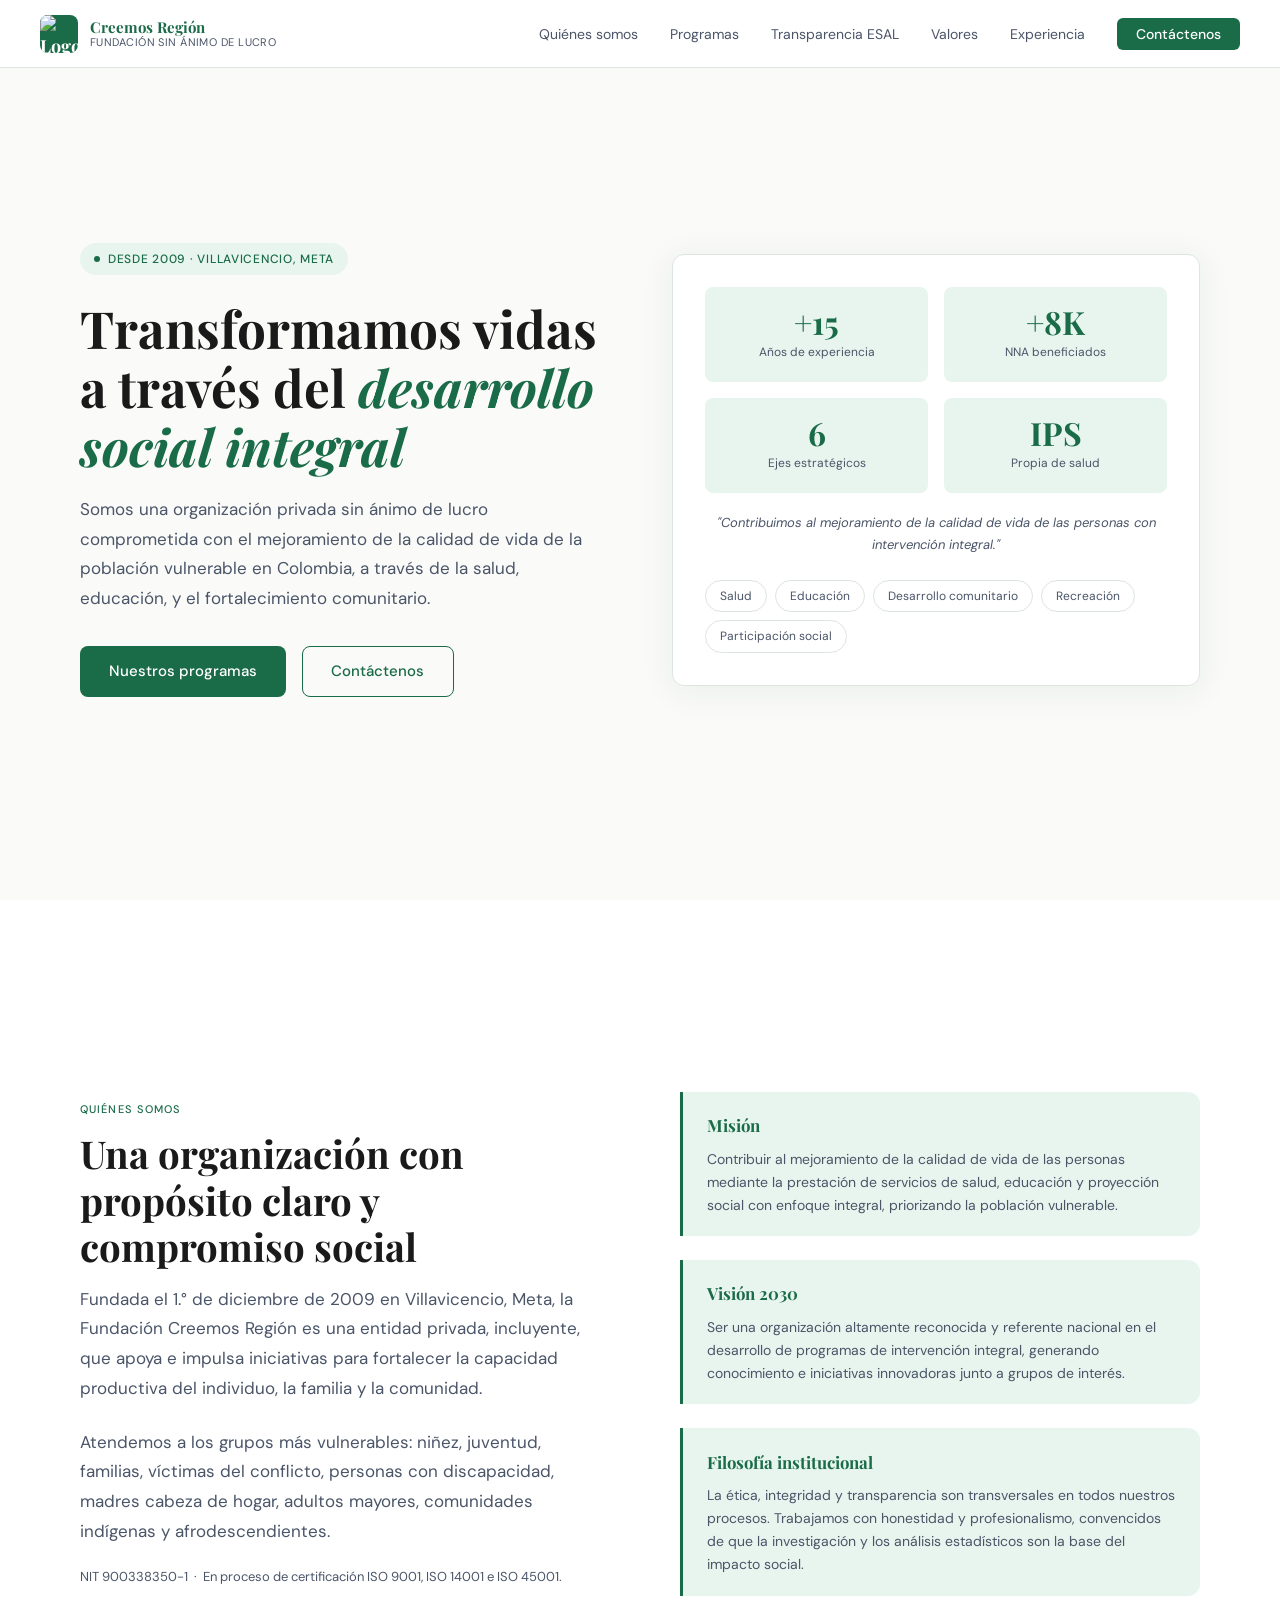
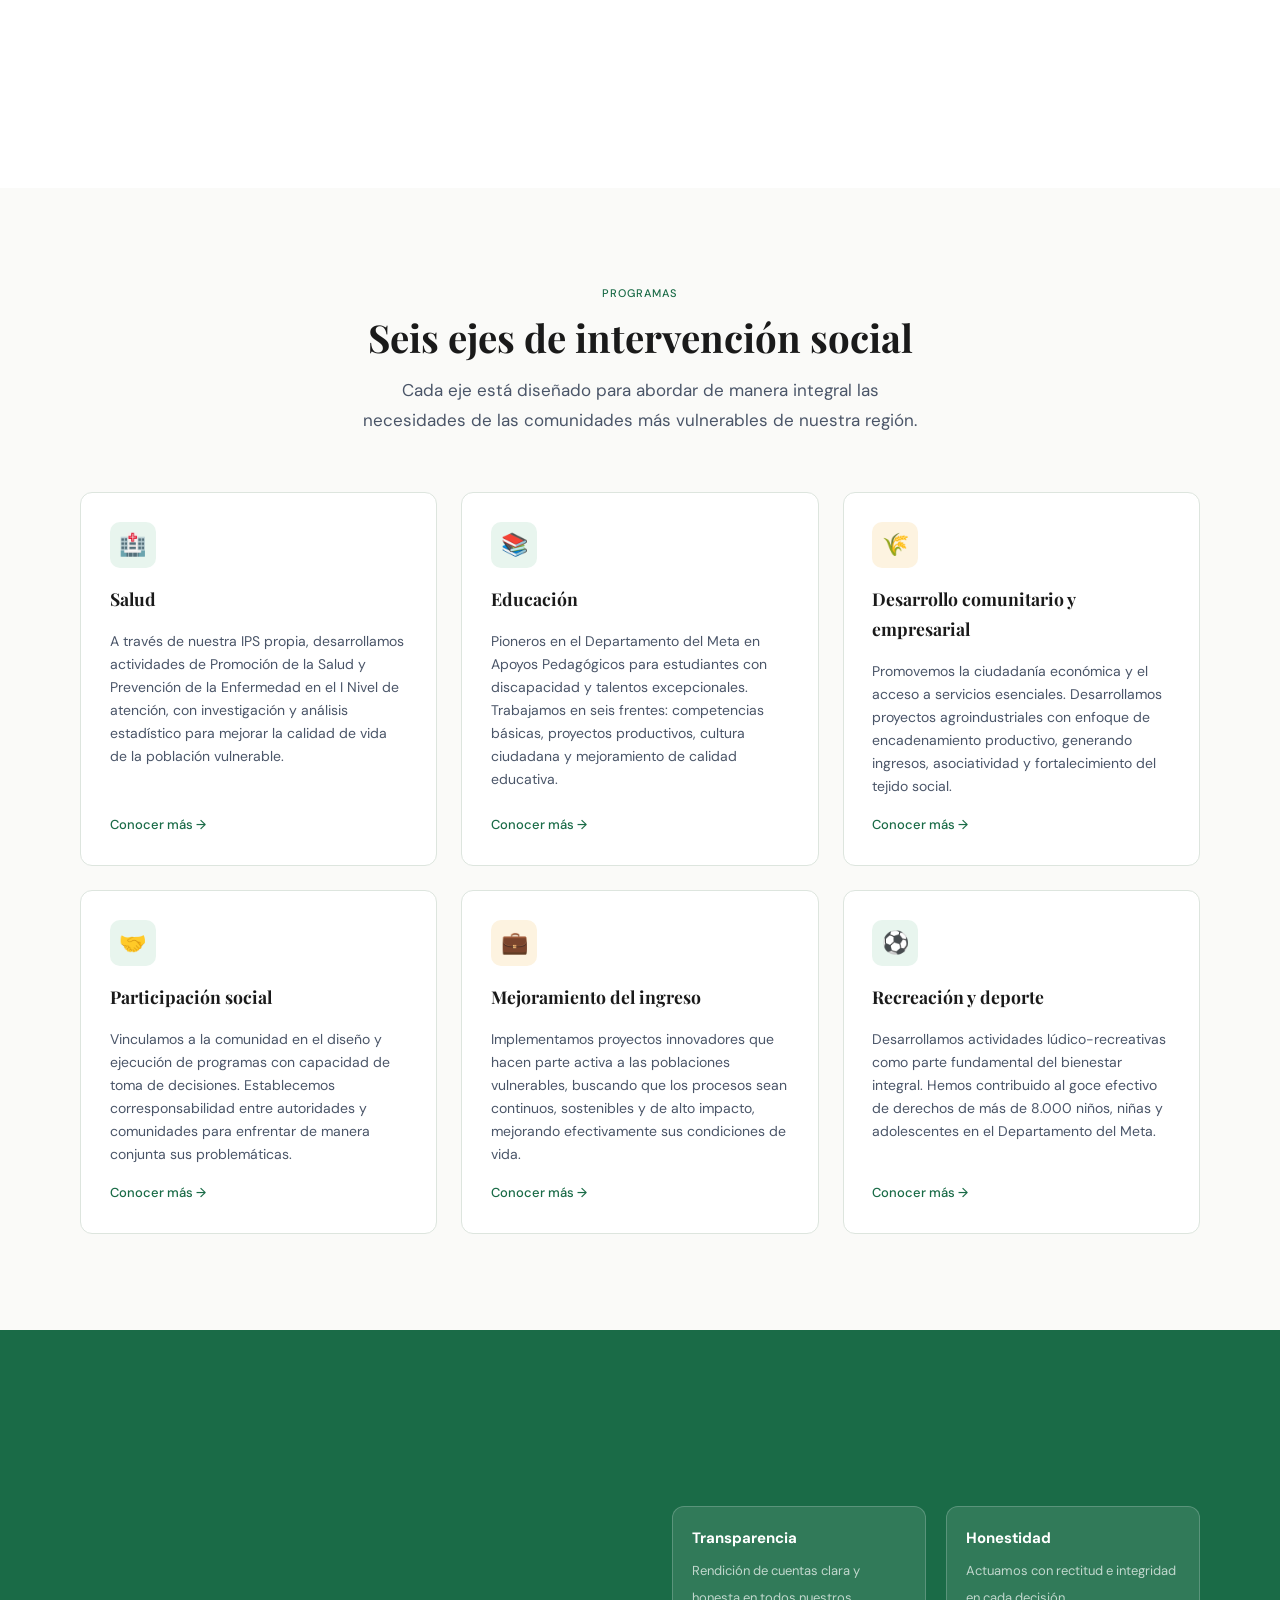
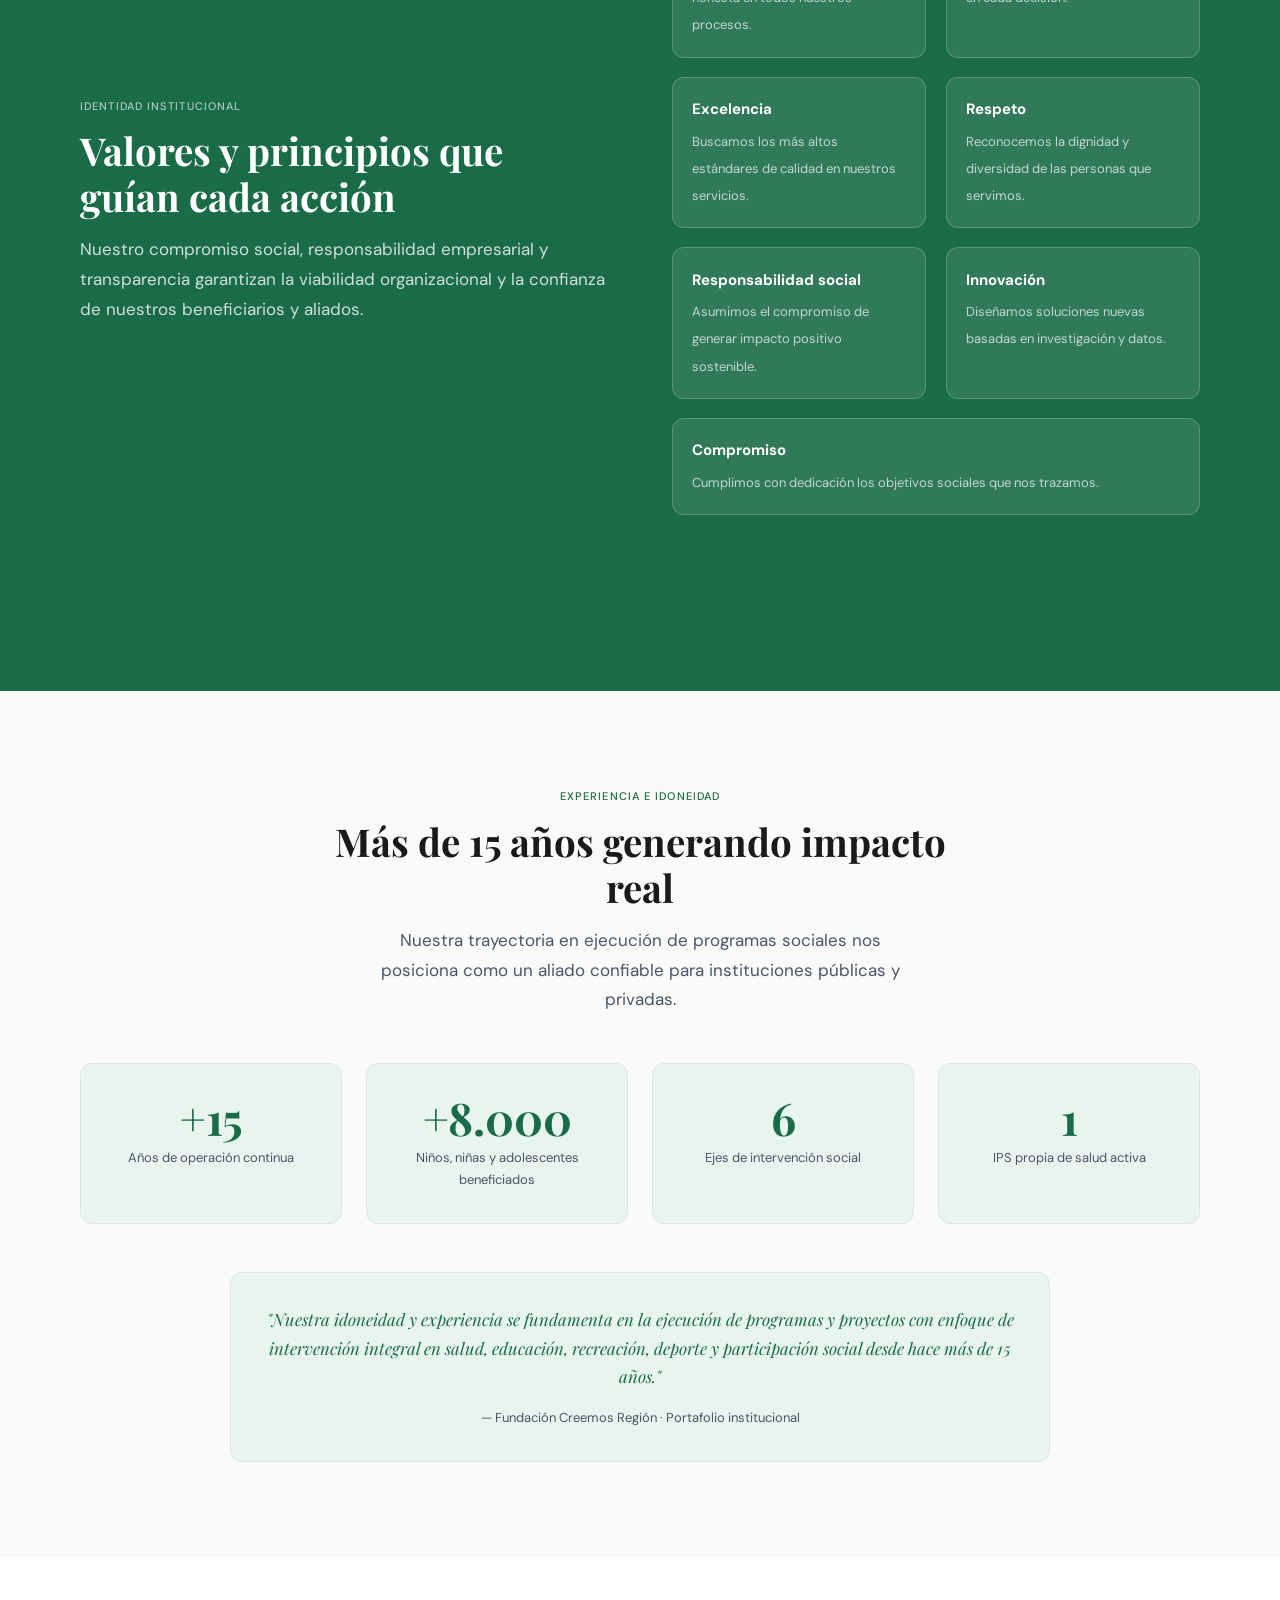
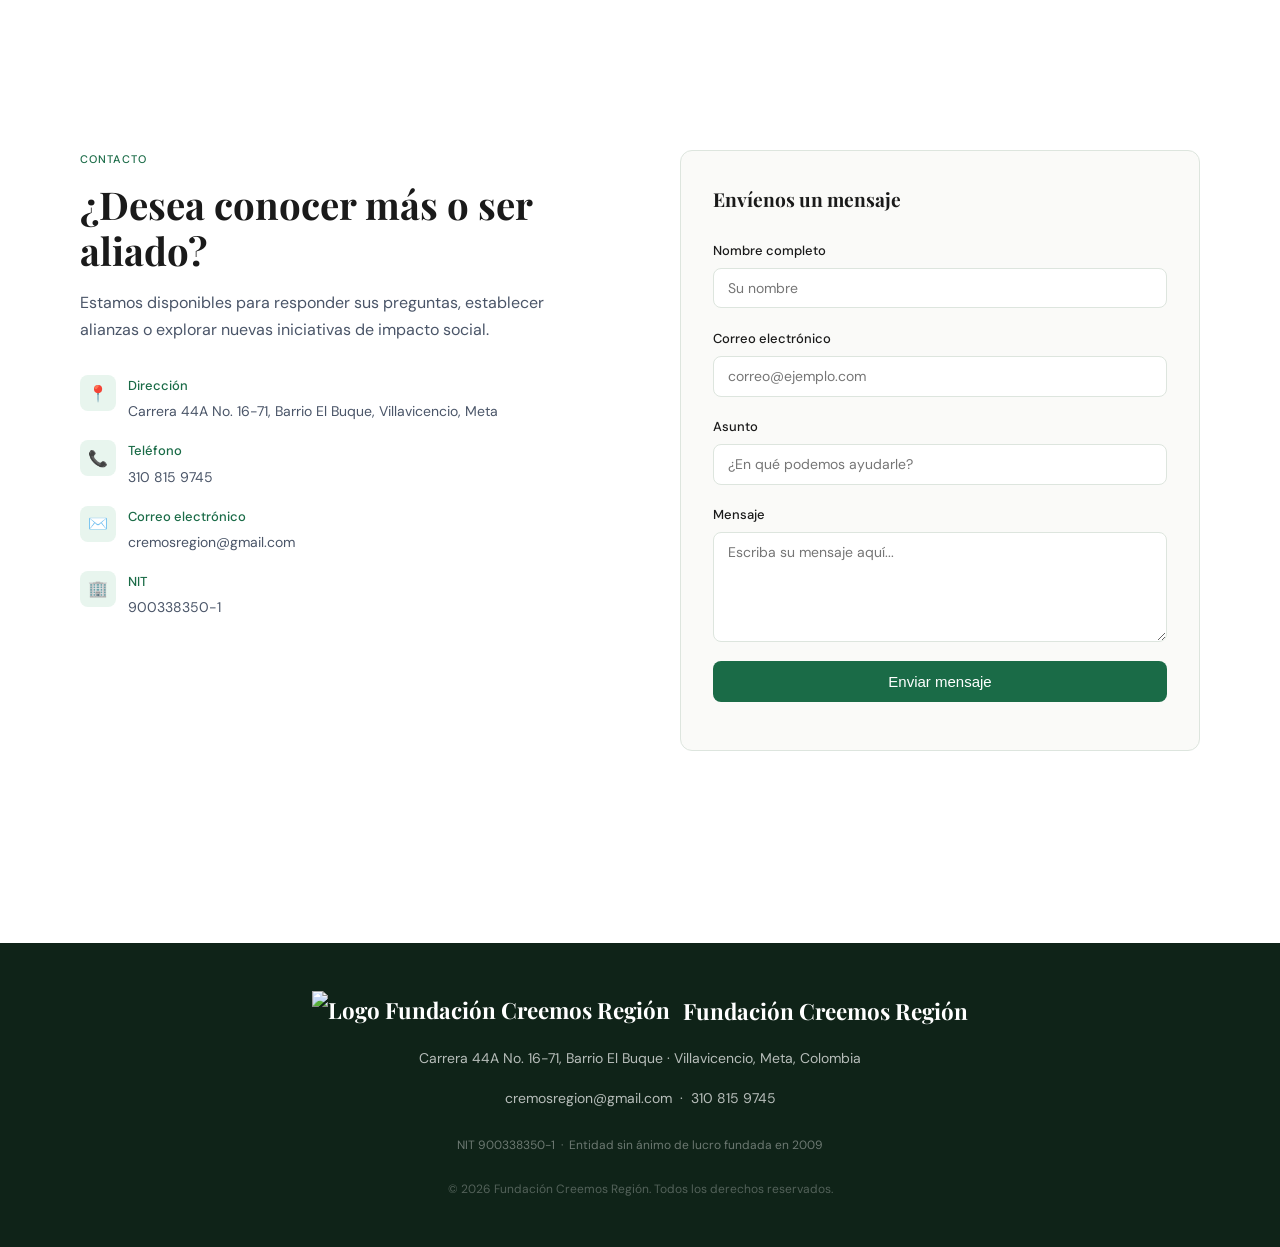
==== index.html @ 5934481b "Form activation" ====
﻿<!DOCTYPE html>
<html lang="es">

<head>
  <meta charset="UTF-8" />
  <meta name="viewport" content="width=device-width, initial-scale=1.0" />
  <meta name="description"
    content="Fundación Creemos Región: organización privada sin ánimo de lucro en Villavicencio, Meta, dedicada al desarrollo social integral mediante salud, educación y fortalecimiento comunitario." />
  <title>Fundación Creemos Región</title>
  <link rel="icon" href="assets/img/favicon.svg" type="image/svg+xml" />
  <link rel="preconnect" href="https://fonts.googleapis.com" />
  <link rel="preconnect" href="https://fonts.gstatic.com" crossorigin />
  <link
    href="https://fonts.googleapis.com/css2?family=Playfair+Display:ital,wght@0,400;0,700;1,400&family=DM+Sans:wght@300;400;500&display=swap"
    rel="stylesheet" />
  <link rel="stylesheet" href="assets/css/styles.css" />
</head>

<body>

  <!-- ═══════════════ NAVBAR ═══════════════ -->
  <nav>
    <a href="index.html" class="nav-logo">
      <img src="assets/img/logo.jpg" alt="Logo Fundación Creemos Región" class="nav-logo-icon">
      <div class="nav-logo-text">
        <strong>Creemos Región</strong>
        <span>Fundación sin ánimo de lucro</span>
      </div>
    </a>
    <ul class="nav-links">
      <li><a href="index.html#quienes">Quiénes somos</a></li>
      <li><a href="index.html#ejes">Programas</a></li>
      <li><a href="transparencia-esal.html">Transparencia ESAL</a></li>
      <li><a href="index.html#valores">Valores</a></li>
      <li><a href="index.html#experiencia">Experiencia</a></li>
      <li><a href="index.html#contacto" class="nav-cta">Contáctenos</a></li>
    </ul>
  </nav>

  <!-- ═══════════════ HERO ═══════════════ -->
  <section id="inicio">
    <div class="hero">
      <div class="hero-content">
        <div class="hero-badge">Desde 2009 · Villavicencio, Meta</div>
        <h1>Transformamos vidas a través del <em>desarrollo social integral</em></h1>
        <p class="hero-desc">
          Somos una organización privada sin ánimo de lucro comprometida con el mejoramiento de la calidad de vida de la
          población vulnerable en Colombia, a través de la salud, educación, y el fortalecimiento comunitario.
        </p>
        <div class="hero-actions">
          <a href="#ejes" class="btn btn-primary">Nuestros programas</a>
          <a href="#contacto" class="btn btn-outline">Contáctenos</a>
        </div>
      </div>

      <div class="hero-visual">
        <div class="hero-card-main">
          <div class="hero-stat-grid">
            <div class="hero-stat">
              <div class="hero-stat-num">+15</div>
              <div class="hero-stat-label">Años de experiencia</div>
            </div>
            <div class="hero-stat">
              <div class="hero-stat-num">+8K</div>
              <div class="hero-stat-label">NNA beneficiados</div>
            </div>
            <div class="hero-stat">
              <div class="hero-stat-num">6</div>
              <div class="hero-stat-label">Ejes estratégicos</div>
            </div>
            <div class="hero-stat">
              <div class="hero-stat-num">IPS</div>
              <div class="hero-stat-label">Propia de salud</div>
            </div>
          </div>
          <p class="hero-card-subtitle">
            "Contribuimos al mejoramiento de la calidad de vida de las personas con intervención integral."
          </p>
          <div class="hero-pill-row">
            <span class="hero-pill">Salud</span>
            <span class="hero-pill">Educación</span>
            <span class="hero-pill">Desarrollo comunitario</span>
            <span class="hero-pill">Recreación</span>
            <span class="hero-pill">Participación social</span>
          </div>
        </div>
      </div>
    </div>
  </section>

  <!-- ═══════════════ QUIÉNES SOMOS ═══════════════ -->
  <div id="quienes" class="full-bg" style="background: var(--blanco);">
    <div style="padding: 6rem 2.5rem;">
      <div
        style="max-width:1200px; margin:0 auto; display:grid; grid-template-columns:1fr 1fr; gap:5rem; align-items:center;">
        <div class="fade-in">
          <p class="section-tag">Quiénes somos</p>
          <h2 class="section-title">Una organización con propósito claro y compromiso social</h2>
          <p class="section-desc" style="margin-bottom:1.5rem;">
            Fundada el 1.° de diciembre de 2009 en Villavicencio, Meta, la Fundación Creemos Región es una entidad
            privada, incluyente, que apoya e impulsa iniciativas para fortalecer la capacidad productiva del individuo,
            la familia y la comunidad.
          </p>
          <p class="section-desc">
            Atendemos a los grupos más vulnerables: niñez, juventud, familias, víctimas del conflicto, personas con
            discapacidad, madres cabeza de hogar, adultos mayores, comunidades indígenas y afrodescendientes.
          </p>
          <p style="margin-top:1.2rem; font-size:13px; color:var(--texto-s);">
            NIT 900338350-1 &nbsp;·&nbsp; En proceso de certificación ISO 9001, ISO 14001 e ISO 45001.
          </p>
        </div>
        <div class="mvv-grid fade-in">
          <div class="mvv-card">
            <h3>Misión</h3>
            <p>Contribuir al mejoramiento de la calidad de vida de las personas mediante la prestación de servicios de
              salud, educación y proyección social con enfoque integral, priorizando la población vulnerable.</p>
          </div>
          <div class="mvv-card">
            <h3>Visión 2030</h3>
            <p>Ser una organización altamente reconocida y referente nacional en el desarrollo de programas de
              intervención integral, generando conocimiento e iniciativas innovadoras junto a grupos de interés.</p>
          </div>
          <div class="mvv-card">
            <h3>Filosofía institucional</h3>
            <p>La ética, integridad y transparencia son transversales en todos nuestros procesos. Trabajamos con
              honestidad y profesionalismo, convencidos de que la investigación y los análisis estadísticos son la base
              del impacto social.</p>
          </div>
        </div>
      </div>
    </div>
  </div>

  <!-- ═══════════════ EJES ESTRATÉGICOS ═══════════════ -->
  <section id="ejes" class="section">
    <div class="fade-in" style="text-align:center; max-width:600px; margin:0 auto 3.5rem;">
      <p class="section-tag">Programas</p>
      <h2 class="section-title">Seis ejes de intervención social</h2>
      <p class="section-desc" style="margin:0 auto;">Cada eje está diseñado para abordar de manera integral las
        necesidades de las comunidades más vulnerables de nuestra región.</p>
    </div>

    <div class="ejes-grid">

      <div class="eje-card fade-in">
        <div class="eje-icon verde">🏥</div>
        <h3>Salud</h3>
        <p>A través de nuestra IPS propia, desarrollamos actividades de Promoción de la Salud y Prevención de la
          Enfermedad en el I Nivel de atención, con investigación y análisis estadístico para mejorar la calidad de vida
          de la población vulnerable.</p>
        <a href="eje-salud.html" class="eje-link">Conocer más →</a>
      </div>

      <div class="eje-card fade-in">
        <div class="eje-icon verde">📚</div>
        <h3>Educación</h3>
        <p>Pioneros en el Departamento del Meta en Apoyos Pedagógicos para estudiantes con discapacidad y talentos
          excepcionales. Trabajamos en seis frentes: competencias básicas, proyectos productivos, cultura ciudadana y
          mejoramiento de calidad educativa.</p>
        <a href="eje-educacion.html" class="eje-link">Conocer más →</a>
      </div>

      <div class="eje-card fade-in">
        <div class="eje-icon dorado">🌾</div>
        <h3>Desarrollo comunitario y empresarial</h3>
        <p>Promovemos la ciudadanía económica y el acceso a servicios esenciales. Desarrollamos proyectos
          agroindustriales con enfoque de encadenamiento productivo, generando ingresos, asociatividad y fortalecimiento
          del tejido social.</p>
        <a href="eje-desarrollo-comunitario-empresarial.html" class="eje-link">Conocer más →</a>
      </div>

      <div class="eje-card fade-in">
        <div class="eje-icon verde">🤝</div>
        <h3>Participación social</h3>
        <p>Vinculamos a la comunidad en el diseño y ejecución de programas con capacidad de toma de decisiones.
          Establecemos corresponsabilidad entre autoridades y comunidades para enfrentar de manera conjunta sus
          problemáticas.</p>
        <a href="eje-participacion-social.html" class="eje-link">Conocer más →</a>
      </div>

      <div class="eje-card fade-in">
        <div class="eje-icon dorado">💼</div>
        <h3>Mejoramiento del ingreso</h3>
        <p>Implementamos proyectos innovadores que hacen parte activa a las poblaciones vulnerables, buscando que los
          procesos sean continuos, sostenibles y de alto impacto, mejorando efectivamente sus condiciones de vida.</p>
        <a href="eje-mejoramiento-del-ingreso.html" class="eje-link">Conocer más →</a>
      </div>

      <div class="eje-card fade-in">
        <div class="eje-icon verde">⚽</div>
        <h3>Recreación y deporte</h3>
        <p>Desarrollamos actividades lúdico-recreativas como parte fundamental del bienestar integral. Hemos contribuido
          al goce efectivo de derechos de más de 8.000 niños, niñas y adolescentes en el Departamento del Meta.</p>
        <a href="eje-recreacion-y-deporte.html" class="eje-link">Conocer más →</a>
      </div>

    </div>
  </section>

  <!-- ═══════════════ VALORES ═══════════════ -->
  <div id="valores" class="full-bg" style="background: var(--verde);">
    <div style="padding: 6rem 2.5rem;">
      <div
        style="max-width:1200px; margin:0 auto; display:grid; grid-template-columns:1fr 1fr; gap:4rem; align-items:center;">
        <div class="fade-in">
          <p class="section-tag" style="color:rgba(255,255,255,0.65);">Identidad institucional</p>
          <h2 class="section-title" style="color:#fff;">Valores y principios que guían cada acción</h2>
          <p class="section-desc" style="color:rgba(255,255,255,0.8);">
            Nuestro compromiso social, responsabilidad empresarial y transparencia garantizan la viabilidad
            organizacional y la confianza de nuestros beneficiarios y aliados.
          </p>
        </div>
        <div class="valores-list fade-in">
          <div class="valor-item">
            <strong>Transparencia</strong>
            <span>Rendición de cuentas clara y honesta en todos nuestros procesos.</span>
          </div>
          <div class="valor-item">
            <strong>Honestidad</strong>
            <span>Actuamos con rectitud e integridad en cada decisión.</span>
          </div>
          <div class="valor-item">
            <strong>Excelencia</strong>
            <span>Buscamos los más altos estándares de calidad en nuestros servicios.</span>
          </div>
          <div class="valor-item">
            <strong>Respeto</strong>
            <span>Reconocemos la dignidad y diversidad de las personas que servimos.</span>
          </div>
          <div class="valor-item">
            <strong>Responsabilidad social</strong>
            <span>Asumimos el compromiso de generar impacto positivo sostenible.</span>
          </div>
          <div class="valor-item">
            <strong>Innovación</strong>
            <span>Diseñamos soluciones nuevas basadas en investigación y datos.</span>
          </div>
          <div class="valor-item" style="grid-column: 1/-1;">
            <strong>Compromiso</strong>
            <span>Cumplimos con dedicación los objetivos sociales que nos trazamos.</span>
          </div>
        </div>
      </div>
    </div>
  </div>

  <!-- ═══════════════ EXPERIENCIA ═══════════════ -->
  <section id="experiencia" class="section">
    <div class="fade-in" style="text-align:center; max-width:620px; margin:0 auto 1rem;">
      <p class="section-tag">Experiencia e idoneidad</p>
      <h2 class="section-title">Más de 15 años generando impacto real</h2>
      <p class="section-desc" style="margin: 0 auto;">Nuestra trayectoria en ejecución de programas sociales nos
        posiciona como un aliado confiable para instituciones públicas y privadas.</p>
    </div>

    <div class="exp-row fade-in">
      <div class="exp-num">
        <strong>+15</strong>
        <span>Años de operación continua</span>
      </div>
      <div class="exp-num">
        <strong>+8.000</strong>
        <span>Niños, niñas y adolescentes beneficiados</span>
      </div>
      <div class="exp-num">
        <strong>6</strong>
        <span>Ejes de intervención social</span>
      </div>
      <div class="exp-num">
        <strong>1</strong>
        <span>IPS propia de salud activa</span>
      </div>
    </div>

    <div
      style="margin-top: 3rem; background: var(--verde-light); border-radius: var(--radius); padding: 2rem; border: 1px solid var(--borde); max-width: 820px; margin-left: auto; margin-right: auto;"
      class="fade-in">
      <p
        style="font-family: var(--ff-display); font-size: 1.05rem; color: var(--verde); font-style: italic; line-height: 1.7; text-align: center;">
        "Nuestra idoneidad y experiencia se fundamenta en la ejecución de programas y proyectos con enfoque de
        intervención integral en salud, educación, recreación, deporte y participación social desde hace más de 15
        años."
      </p>
      <p style="text-align:center; margin-top: 1rem; font-size: 13px; color: var(--texto-s);">
        — Fundación Creemos Región · Portafolio institucional
      </p>
    </div>
  </section>

  <!-- ═══════════════ CONTACTO ═══════════════ -->
  <div id="contacto" class="full-bg" style="background: var(--blanco);">
    <div style="padding: 6rem 2.5rem;">
      <div
        style="max-width:1200px; margin:0 auto; display:grid; grid-template-columns:1fr 1fr; gap:5rem; align-items:start;">

        <div class="fade-in">
          <p class="section-tag">Contacto</p>
          <h2 class="section-title">¿Desea conocer más o ser aliado?</h2>
          <p style="font-size: 16px; color: var(--texto-s); margin-bottom: 2rem; line-height: 1.7;">
            Estamos disponibles para responder sus preguntas, establecer alianzas o explorar nuevas iniciativas de
            impacto social.
          </p>
          <div class="contact-data">
            <div class="contact-row">
              <div class="contact-row-icon">📍</div>
              <div class="contact-row-text">
                <strong>Dirección</strong>
                <span>Carrera 44A No. 16-71, Barrio El Buque, Villavicencio, Meta</span>
              </div>
            </div>
            <div class="contact-row">
              <div class="contact-row-icon">📞</div>
              <div class="contact-row-text">
                <strong>Teléfono</strong>
                <span>310 815 9745</span>
              </div>
            </div>
            <div class="contact-row">
              <div class="contact-row-icon">✉️</div>
              <div class="contact-row-text">
                <strong>Correo electrónico</strong>
                <span>cremosregion@gmail.com</span>
              </div>
            </div>
            <div class="contact-row">
              <div class="contact-row-icon">🏢</div>
              <div class="contact-row-text">
                <strong>NIT</strong>
                <span>900338350-1</span>
              </div>
            </div>
          </div>
        </div>

        <div class="contact-form fade-in">
          <h3 style="font-family: var(--ff-display); font-size: 1.2rem; margin-bottom: 1.5rem; color: var(--texto);">
            Envíenos un mensaje
          </h3>

          <form name="contacto" method="POST" data-netlify="true" netlify-honeypot="bot-field" id="form-contacto">

            <input type="hidden" name="form-name" value="contacto">

            <input type="hidden" name="bot-field">

            <div class="form-group">
              <label for="nombre">Nombre completo</label>
              <input type="text" id="nombre" name="nombre" placeholder="Su nombre" required />
            </div>

            <div class="form-group">
              <label for="email">Correo electrónico</label>
              <input type="email" id="email" name="email" placeholder="correo@ejemplo.com" required />
            </div>

            <div class="form-group">
              <label for="asunto">Asunto</label>
              <input type="text" id="asunto" name="asunto" placeholder="¿En qué podemos ayudarle?" />
            </div>

            <div class="form-group">
              <label for="mensaje">Mensaje</label>
              <textarea id="mensaje" name="mensaje" placeholder="Escriba su mensaje aquí..." required></textarea>
            </div>

            <button class="btn btn-primary" style="width:100%; justify-content:center;" type="submit">
              Enviar mensaje
            </button>

            <!-- Mensaje dinámico -->
            <p id="form-status" style="margin-top:1rem; font-size:14px;"></p>

          </form>
        </div>

      </div>
    </div>
  </div>

  <!-- ═══════════════ FOOTER ═══════════════ -->
  <footer>
    <div class="footer-inner">
      <div class="footer-logo">
        <img src="assets/img/logo.jpg" alt="Logo Fundación Creemos Región">
        <span>Fundación Creemos Región</span>
      </div>
      <p>Carrera 44A No. 16-71, Barrio El Buque · Villavicencio, Meta, Colombia</p>
      <p>cremosregion@gmail.com &nbsp;·&nbsp; 310 815 9745</p>
      <p class="footer-nit">NIT 900338350-1 &nbsp;·&nbsp; Entidad sin ánimo de lucro fundada en 2009</p>
      <p style="margin-top: 0.5rem; opacity: 0.4; font-size: 12px;">© 2026 Fundación Creemos Región. Todos los derechos
        reservados.</p>
    </div>
  </footer>
  <script src="assets/js/main.js" defer></script>

</body>

</html>
---- assets/css/styles.css ----
﻿
    *, *::before, *::after { box-sizing: border-box; margin: 0; padding: 0; }

    :root {
      --verde:   #1a6b47;
      --verde2:  #2d8f63;
      --verde-light: #e8f5ee;
      --dorado:  #c8962a;
      --dorado-light: #fdf3e0;
      --texto:   #1a1a1a;
      --texto-s: #4a5568;
      --bg:      #fafaf8;
      --blanco:  #ffffff;
      --borde:   #dde5de;
      --radius:  12px;
      --ff-display: 'Playfair Display', Georgia, serif;
      --ff-body:    'DM Sans', sans-serif;
    }

    html { scroll-behavior: smooth; }

    body {
      font-family: var(--ff-body);
      background: var(--bg);
      color: var(--texto);
      line-height: 1.7;
      font-size: 16px;
    }

    /* ── NAVBAR ── */
    nav {
      position: fixed; top: 0; left: 0; right: 0; z-index: 100;
      background: rgba(255,255,255,0.95);
      backdrop-filter: blur(8px);
      border-bottom: 1px solid var(--borde);
      display: flex; align-items: center; justify-content: space-between;
      padding: 0 2.5rem;
      height: 68px;
    }

    .nav-logo {
      display: flex; align-items: center; gap: 12px;
      text-decoration: none; color: var(--texto);
    }

    .nav-logo-icon {
      width: 38px; height: 38px; border-radius: 8px;
      background: var(--verde);
      display: flex; align-items: center; justify-content: center;
      font-family: var(--ff-display);
      font-size: 18px; font-weight: 700; color: #fff;
    }

    .nav-logo-text {
      display: flex; flex-direction: column; line-height: 1.1;
    }

    .nav-logo-text strong {
      font-family: var(--ff-display);
      font-size: 15px; font-weight: 700; color: var(--verde);
    }

    .nav-logo-text span {
      font-size: 11px; color: var(--texto-s); letter-spacing: 0.04em; text-transform: uppercase;
    }

    .nav-links {
      display: flex; align-items: center; gap: 2rem; list-style: none;
    }

    .nav-links a {
      text-decoration: none; color: var(--texto-s);
      font-size: 14px; font-weight: 400;
      transition: color 0.2s;
    }

    .nav-links a:hover { color: var(--verde); }

    .nav-cta {
      background: var(--verde); color: #fff !important;
      padding: 0.45rem 1.2rem; border-radius: 6px;
      font-weight: 500 !important;
    }

    .nav-cta:hover { background: var(--verde2) !important; color: #fff !important; }

    /* ── HERO ── */
    .hero {
      min-height: 100vh;
      display: grid; grid-template-columns: 1fr 1fr; align-items: center;
      padding: 120px 2.5rem 80px;
      gap: 4rem;
      max-width: 1200px; margin: 0 auto;
    }

    .hero-badge {
      display: inline-flex; align-items: center; gap: 8px;
      background: var(--verde-light);
      color: var(--verde);
      font-size: 12px; font-weight: 500;
      letter-spacing: 0.06em; text-transform: uppercase;
      padding: 6px 14px; border-radius: 100px;
      margin-bottom: 1.5rem;
    }

    .hero-badge::before {
      content: ''; width: 6px; height: 6px; border-radius: 50%;
      background: var(--verde);
    }

    .hero h1 {
      font-family: var(--ff-display);
      font-size: clamp(2.2rem, 4vw, 3.4rem);
      font-weight: 700; line-height: 1.15;
      color: var(--texto);
      margin-bottom: 1.2rem;
    }

    .hero h1 em {
      color: var(--verde); font-style: italic;
    }

    .hero-desc {
      font-size: 17px; color: var(--texto-s);
      line-height: 1.75; max-width: 520px;
      margin-bottom: 2rem;
    }

    .hero-actions {
      display: flex; gap: 1rem; flex-wrap: wrap;
    }

    .btn {
      display: inline-flex; align-items: center; gap: 8px;
      padding: 0.75rem 1.8rem; border-radius: 8px;
      font-size: 15px; font-weight: 500;
      text-decoration: none; cursor: pointer;
      border: none; transition: all 0.2s;
    }

    .btn-primary {
      background: var(--verde); color: #fff;
    }
    .btn-primary:hover { background: var(--verde2); transform: translateY(-1px); }

    .btn-outline {
      background: transparent; color: var(--verde);
      border: 1.5px solid var(--verde);
    }
    .btn-outline:hover { background: var(--verde-light); }

    .hero-visual {
      position: relative;
    }

    .hero-card-main {
      background: var(--blanco);
      border: 1px solid var(--borde);
      border-radius: var(--radius);
      padding: 2rem;
      box-shadow: 0 4px 32px rgba(26,107,71,0.08);
    }

    .hero-stat-grid {
      display: grid; grid-template-columns: 1fr 1fr; gap: 1rem;
    }

    .hero-stat {
      background: var(--verde-light);
      border-radius: 8px; padding: 1.2rem;
      text-align: center;
    }

    .hero-stat-num {
      font-family: var(--ff-display);
      font-size: 2rem; font-weight: 700; color: var(--verde);
      line-height: 1;
    }

    .hero-stat-label {
      font-size: 12px; color: var(--texto-s);
      margin-top: 4px;
    }

    .hero-card-subtitle {
      font-size: 13px; color: var(--texto-s);
      text-align: center; margin-top: 1.2rem;
      font-style: italic;
    }

    .hero-pill-row {
      display: flex; flex-wrap: wrap; gap: 8px; margin-top: 1.5rem;
    }

    .hero-pill {
      background: var(--blanco);
      border: 1px solid var(--borde);
      border-radius: 100px;
      padding: 5px 14px; font-size: 12px;
      color: var(--texto-s);
    }

    /* ── SECCIÓN BASE ── */
    .section {
      padding: 6rem 2.5rem;
      max-width: 1200px; margin: 0 auto;
    }

    .section-tag {
      font-size: 11px; font-weight: 500; letter-spacing: 0.1em;
      text-transform: uppercase; color: var(--verde);
      margin-bottom: 0.75rem;
    }

    .section-title {
      font-family: var(--ff-display);
      font-size: clamp(1.8rem, 3vw, 2.6rem);
      font-weight: 700; line-height: 1.2;
      margin-bottom: 1rem;
    }

    .section-desc {
      font-size: 17px; color: var(--texto-s);
      max-width: 560px; line-height: 1.75;
    }

    /* ── QUIÉNES SOMOS ── */
    #quienes {
      background: var(--blanco);
      padding: 6rem 2.5rem;
    }

    #quienes .inner {
      max-width: 1200px; margin: 0 auto;
      display: grid; grid-template-columns: 1fr 1fr; gap: 5rem; align-items: center;
    }

    .mvv-grid {
      display: flex; flex-direction: column; gap: 1.5rem;
    }

    .mvv-card {
      border-left: 3px solid var(--verde);
      padding: 1.2rem 1.5rem;
      background: var(--verde-light);
      border-radius: 0 var(--radius) var(--radius) 0;
    }

    .mvv-card h3 {
      font-family: var(--ff-display);
      font-size: 1.05rem; font-weight: 700;
      color: var(--verde); margin-bottom: 0.5rem;
    }

    .mvv-card p {
      font-size: 14px; color: var(--texto-s); line-height: 1.65;
    }

    /* ── EJES ── */
    .ejes-grid {
      display: grid;
      grid-template-columns: repeat(auto-fit, minmax(280px, 1fr));
      gap: 1.5rem;
      margin-top: 3rem;
    }

    .eje-card {
      background: var(--blanco);
      border: 1px solid var(--borde);
      border-radius: var(--radius);
      padding: 1.8rem;
      transition: box-shadow 0.25s, transform 0.25s;
      display: flex; flex-direction: column; gap: 1rem;
    }

    .eje-card:hover {
      box-shadow: 0 8px 32px rgba(26,107,71,0.12);
      transform: translateY(-3px);
    }

    .eje-icon {
      width: 46px; height: 46px; border-radius: 10px;
      display: flex; align-items: center; justify-content: center;
      font-size: 22px;
    }

    .eje-icon.verde  { background: var(--verde-light); }
    .eje-icon.dorado { background: var(--dorado-light); }

    .eje-card h3 {
      font-family: var(--ff-display);
      font-size: 1.1rem; font-weight: 700; color: var(--texto);
    }

    .eje-card p {
      font-size: 14px; color: var(--texto-s); line-height: 1.65; flex: 1;
    }

    .eje-link {
      font-size: 13px; color: var(--verde); font-weight: 500;
      text-decoration: none; display: inline-flex; align-items: center; gap: 4px;
    }
    .eje-link:hover { text-decoration: underline; }

    /* ── VALORES ── */
    #valores {
      background: var(--verde);
      padding: 5rem 2.5rem;
    }

    #valores .inner {
      max-width: 1200px; margin: 0 auto;
      display: grid; grid-template-columns: 1fr 1fr; gap: 4rem; align-items: center;
    }

    #valores .section-tag { color: rgba(255,255,255,0.7); }
    #valores .section-title { color: #fff; }
    #valores .section-desc { color: rgba(255,255,255,0.8); }

    .valores-list {
      display: grid; grid-template-columns: 1fr 1fr; gap: 1.2rem;
    }

    .valor-item {
      background: rgba(255,255,255,0.1);
      border: 1px solid rgba(255,255,255,0.2);
      border-radius: var(--radius);
      padding: 1.2rem;
    }

    .valor-item strong {
      display: block; color: #fff; font-size: 15px; margin-bottom: 4px;
    }

    .valor-item span {
      font-size: 13px; color: rgba(255,255,255,0.7);
    }

    /* ── EXPERIENCIA ── */
    .exp-row {
      display: grid; grid-template-columns: repeat(auto-fit, minmax(180px, 1fr));
      gap: 1.5rem; margin-top: 3rem;
    }

    .exp-num {
      background: var(--verde-light);
      border-radius: var(--radius); padding: 2rem 1.5rem; text-align: center;
      border: 1px solid var(--borde);
    }

    .exp-num strong {
      display: block;
      font-family: var(--ff-display);
      font-size: 2.8rem; font-weight: 700; color: var(--verde); line-height: 1;
    }

    .exp-num span {
      font-size: 13px; color: var(--texto-s); margin-top: 6px; display: block;
    }

    /* ── CONTACTO ── */
    #contacto {
      background: var(--blanco);
      padding: 6rem 2.5rem;
    }

    #contacto .inner {
      max-width: 1200px; margin: 0 auto;
      display: grid; grid-template-columns: 1fr 1fr; gap: 5rem; align-items: start;
    }

    .contact-info p {
      font-size: 15px; color: var(--texto-s); margin-bottom: 2rem;
    }

    .contact-data {
      display: flex; flex-direction: column; gap: 1rem;
    }

    .contact-row {
      display: flex; align-items: flex-start; gap: 12px;
    }

    .contact-row-icon {
      width: 36px; height: 36px; border-radius: 8px;
      background: var(--verde-light);
      display: flex; align-items: center; justify-content: center;
      font-size: 16px; flex-shrink: 0;
    }

    .contact-row-text strong {
      display: block; font-size: 13px; color: var(--verde); font-weight: 500;
    }

    .contact-row-text span {
      font-size: 14px; color: var(--texto-s);
    }

    .contact-form {
      background: var(--bg);
      border: 1px solid var(--borde); border-radius: var(--radius);
      padding: 2rem;
    }

    .form-group {
      display: flex; flex-direction: column; gap: 6px; margin-bottom: 1.2rem;
    }

    .form-group label {
      font-size: 13px; font-weight: 500; color: var(--texto);
    }

    .form-group input,
    .form-group textarea,
    .form-group select {
      border: 1px solid var(--borde); border-radius: 8px;
      padding: 0.65rem 0.9rem; font-size: 14px;
      font-family: var(--ff-body); background: var(--blanco);
      color: var(--texto); outline: none; width: 100%;
      transition: border-color 0.2s;
    }

    .form-group input:focus,
    .form-group textarea:focus {
      border-color: var(--verde);
    }

    .form-group textarea { resize: vertical; min-height: 110px; }

    /* ── FOOTER ── */
    footer {
      background: #0f2318;
      color: rgba(255,255,255,0.7);
      padding: 3rem 2.5rem;
      text-align: center;
      font-size: 14px;
    }

    footer strong { color: #fff; }

    .footer-inner {
      max-width: 1200px; margin: 0 auto;
      display: flex; flex-direction: column; align-items: center; gap: 1rem;
    }

    .footer-logo {
      font-family: var(--ff-display);
      font-size: 1.4rem; color: #fff; font-weight: 700;
      display: flex;
      align-items: center;
      justify-content: center;
      gap: 0.8rem;
    }

    .footer-logo img {
      height: 40px;
      width: auto;
      display: block;
    }

    .footer-nit {
      font-size: 12px; opacity: 0.55; margin-top: 0.5rem;
    }

    /* ── SEPARADOR FULL WIDTH ── */
    .full-bg {
      width: 100vw; position: relative; left: 50%; right: 50%;
      margin-left: -50vw; margin-right: -50vw;
    }

    /* ── ANIMACIONES ── */
    .fade-in {
      opacity: 0; transform: translateY(24px);
      transition: opacity 0.6s ease, transform 0.6s ease;
    }

    .fade-in.visible {
      opacity: 1; transform: none;
    }

    /* ── PÁGINAS (MULTIPÁGINA) ── */
    .page-hero {
      padding: 120px 2.5rem 48px;
      max-width: 1200px;
      margin: 0 auto;
    }

    .page-hero-inner {
      display: grid;
      grid-template-columns: 1.2fr 0.8fr;
      gap: 3rem;
      align-items: center;
    }

    .page-title {
      font-family: var(--ff-display);
      font-size: clamp(2rem, 4vw, 3rem);
      line-height: 1.15;
      margin: 0.6rem 0 1rem;
      color: var(--texto);
    }

    .page-lead {
      font-size: 16px;
      color: var(--texto-s);
      line-height: 1.8;
      max-width: 680px;
      margin-bottom: 1.6rem;
    }

    .media-placeholder {
      background: linear-gradient(180deg, rgba(26,107,71,0.08), rgba(200,150,42,0.06));
      border: 1px dashed var(--borde);
      border-radius: var(--radius);
      min-height: 260px;
      display: flex;
      align-items: center;
      justify-content: center;
      padding: 1.2rem;
      color: var(--texto-s);
      text-align: center;
    }

    .media-placeholder span {
      font-size: 13px;
      opacity: 0.85;
      word-break: break-word;
    }

    /* ── CAROUSEL (EJES) ── */
    .eje-carousel {
      position: relative;
      border-radius: var(--radius);
      overflow: hidden;
      border: 1px solid var(--borde);
      background: var(--blanco);
      box-shadow: 0 16px 40px rgba(0, 0, 0, 0.08);
    }

    .eje-carousel-viewport {
      overflow: hidden;
    }

    .eje-carousel-track {
      display: flex;
      transform: translate3d(0, 0, 0);
      transition: transform 480ms cubic-bezier(0.2, 0.8, 0.2, 1);
    }

    .eje-carousel-track img {
      flex: 0 0 100%;
      width: 100%;
      height: 320px;
      display: block;
      object-fit: cover;
      background: rgba(0, 0, 0, 0.04);
    }

    .eje-carousel-btn {
      position: absolute;
      top: 50%;
      transform: translateY(-50%);
      width: 40px;
      height: 40px;
      border-radius: 999px;
      border: 1px solid rgba(0, 0, 0, 0.10);
      background: rgba(255, 255, 255, 0.9);
      color: rgba(0, 0, 0, 0.75);
      display: grid;
      place-items: center;
      cursor: pointer;
      transition: transform 0.15s ease, background 0.15s ease, opacity 0.15s ease;
      opacity: 0.92;
    }

    .eje-carousel-btn:hover {
      background: rgba(255, 255, 255, 1);
      transform: translateY(-50%) scale(1.03);
    }

    .eje-carousel-btn:focus-visible {
      outline: 3px solid rgba(26, 107, 71, 0.25);
      outline-offset: 2px;
    }

    .eje-carousel-btn[disabled] {
      opacity: 0.45;
      cursor: not-allowed;
    }

    .eje-carousel-btn.prev { left: 12px; }
    .eje-carousel-btn.next { right: 12px; }

    .eje-carousel-dots {
      position: absolute;
      left: 50%;
      bottom: 10px;
      transform: translateX(-50%);
      display: flex;
      gap: 8px;
      padding: 8px 10px;
      border-radius: 999px;
      background: rgba(255, 255, 255, 0.72);
      border: 1px solid rgba(0, 0, 0, 0.08);
      backdrop-filter: blur(8px);
    }

    .eje-carousel-dot {
      width: 8px;
      height: 8px;
      border-radius: 999px;
      border: none;
      background: rgba(26, 107, 71, 0.28);
      cursor: pointer;
      transition: transform 0.15s ease, background 0.15s ease;
    }

    .eje-carousel-dot:hover {
      transform: scale(1.1);
    }

    .eje-carousel-dot.is-active {
      background: rgba(26, 107, 71, 0.9);
    }

    @media (max-width: 768px) {
      .eje-carousel-track img { height: 260px; }
      .eje-carousel-btn { width: 38px; height: 38px; }
    }

    @media (prefers-reduced-motion: reduce) {
      .eje-carousel-track { transition: none; }
      .eje-carousel-dot,
      .eje-carousel-btn { transition: none; }
    }

    .cards-grid {
      display: grid;
      grid-template-columns: repeat(4, 1fr);
      gap: 1.2rem;
      margin-top: 2rem;
    }

    .info-card,
    .doc-card {
      background: var(--blanco);
      border: 1px solid var(--borde);
      border-radius: var(--radius);
      padding: 1.4rem;
      transition: transform 0.2s, box-shadow 0.2s;
    }

    .info-card:hover,
    .doc-card:hover {
      transform: translateY(-2px);
      box-shadow: 0 18px 50px rgba(0,0,0,0.08);
    }

    .info-card h3,
    .doc-card h3 {
      font-family: var(--ff-display);
      font-size: 1.1rem;
      margin-bottom: 0.6rem;
      color: var(--texto);
    }

    .info-card p {
      color: var(--texto-s);
      font-size: 14px;
      line-height: 1.7;
    }

    .list-card {
      background: var(--blanco);
      border: 1px solid var(--borde);
      border-radius: var(--radius);
      padding: 1.4rem;
      margin-top: 1.2rem;
    }

    .clean-list {
      list-style: none;
      padding-left: 0;
      margin: 0;
      display: grid;
      gap: 0.55rem;
    }

    .clean-list a {
      color: var(--verde);
      text-decoration: none;
    }

    .clean-list a:hover {
      text-decoration: underline;
    }

    .gallery-grid {
      display: grid;
      grid-template-columns: repeat(4, 1fr);
      gap: 1rem;
      margin-top: 2rem;
    }

    .gallery-item {
      border: 1px dashed var(--borde);
      border-radius: var(--radius);
      min-height: 140px;
      background: rgba(255,255,255,0.65);
      display: flex;
      align-items: center;
      justify-content: center;
      padding: 0.9rem;
      text-align: center;
      color: var(--texto-s);
    }

    .gallery-item span {
      font-size: 12px;
      opacity: 0.85;
      word-break: break-word;
    }

    /* ── RESPONSIVE ── */
    @media (max-width: 768px) {
      .hero          { grid-template-columns: 1fr; padding-top: 100px; }
      .hero-visual   { display: none; }
      #quienes .inner,
      #valores .inner,
      #contacto .inner { grid-template-columns: 1fr; gap: 2.5rem; }
      .nav-links { display: none; }
      .valores-list  { grid-template-columns: 1fr; }
      .page-hero-inner { grid-template-columns: 1fr; gap: 1.8rem; }
      .cards-grid { grid-template-columns: 1fr; }
      .gallery-grid { grid-template-columns: repeat(2, 1fr); }
    }
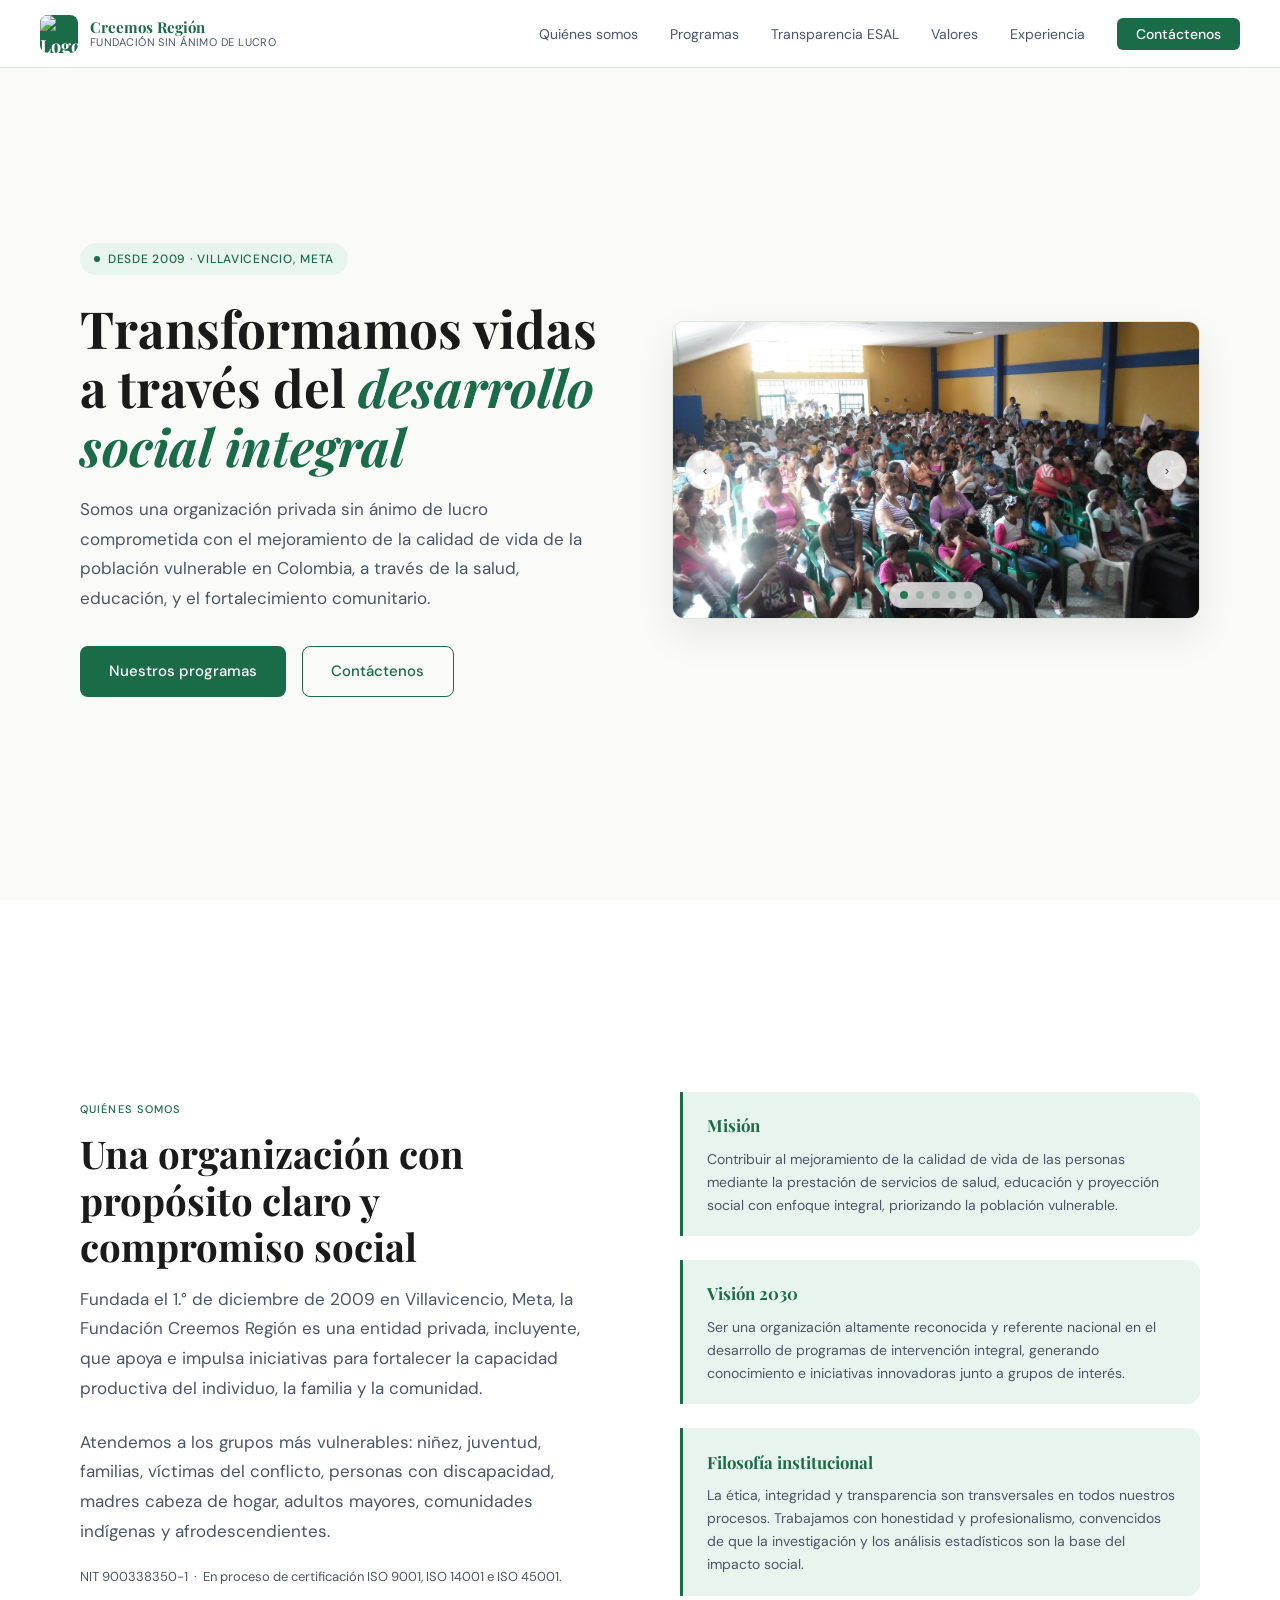
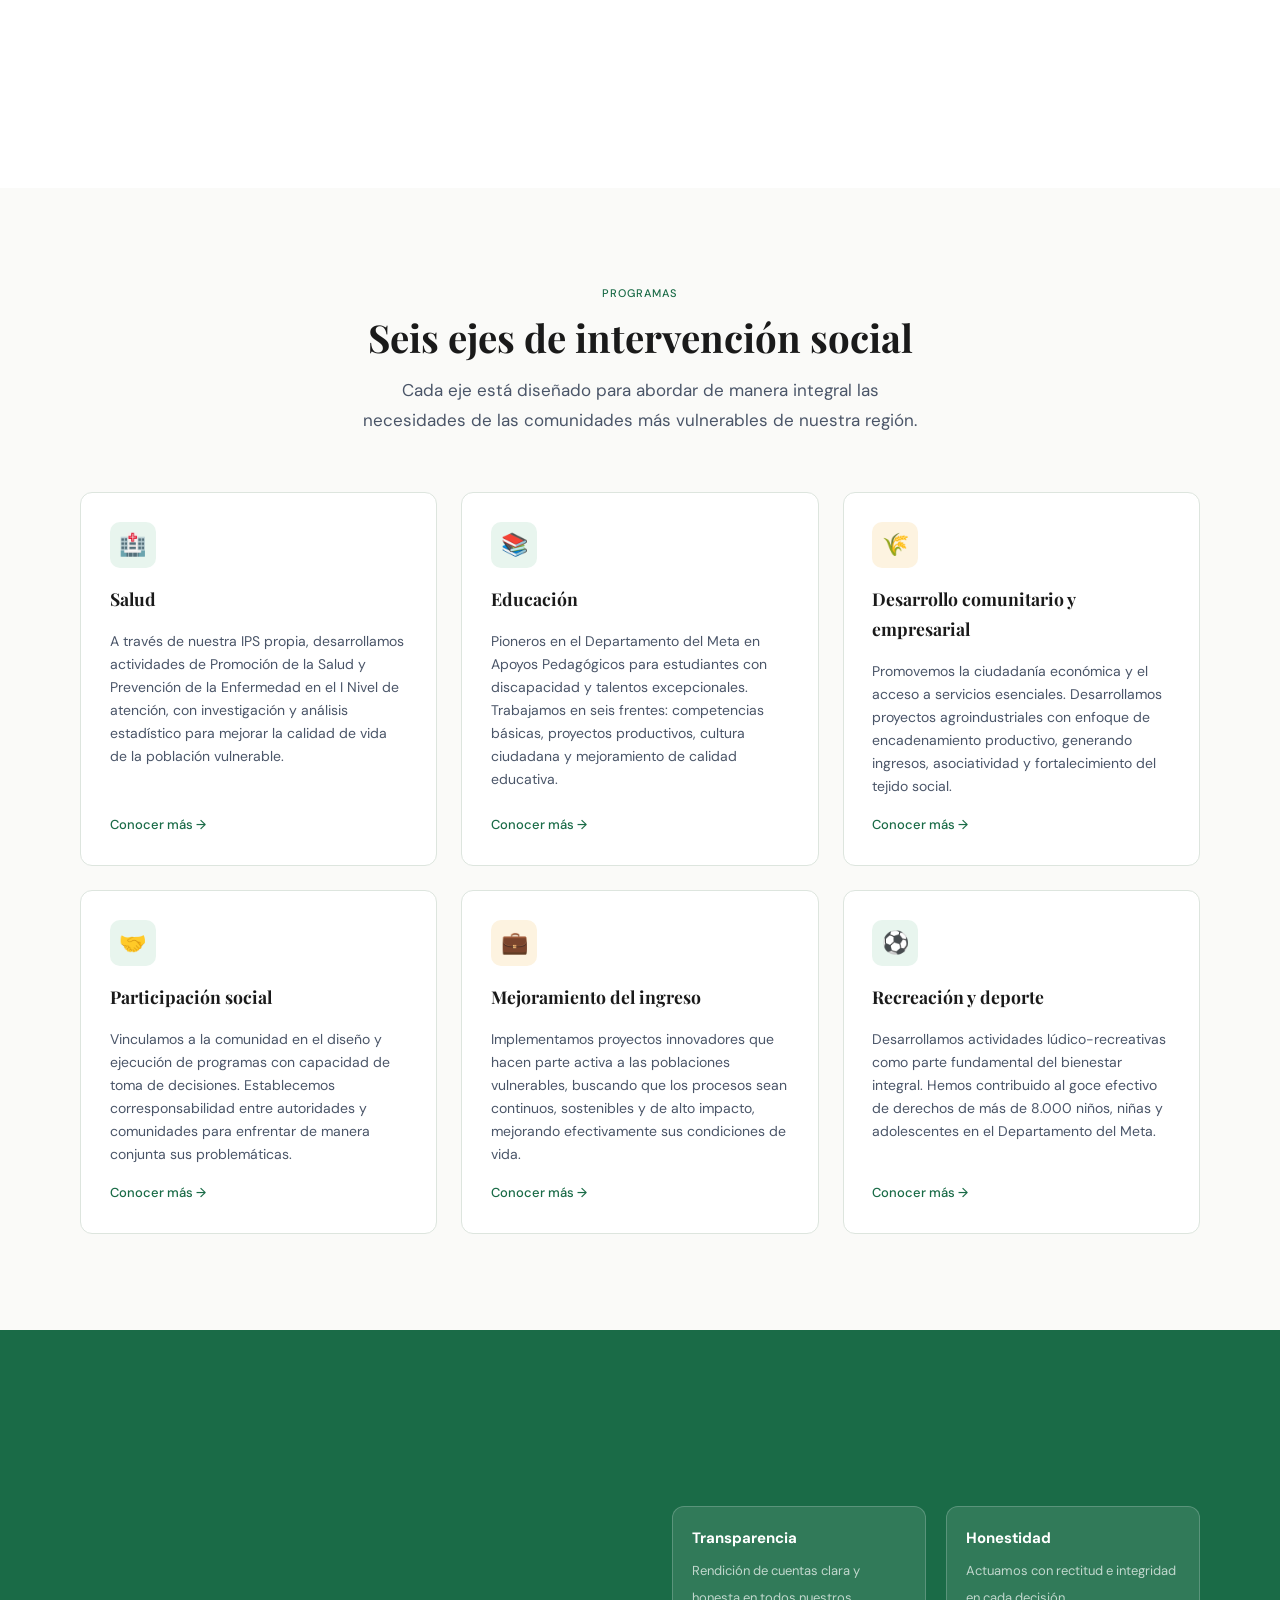
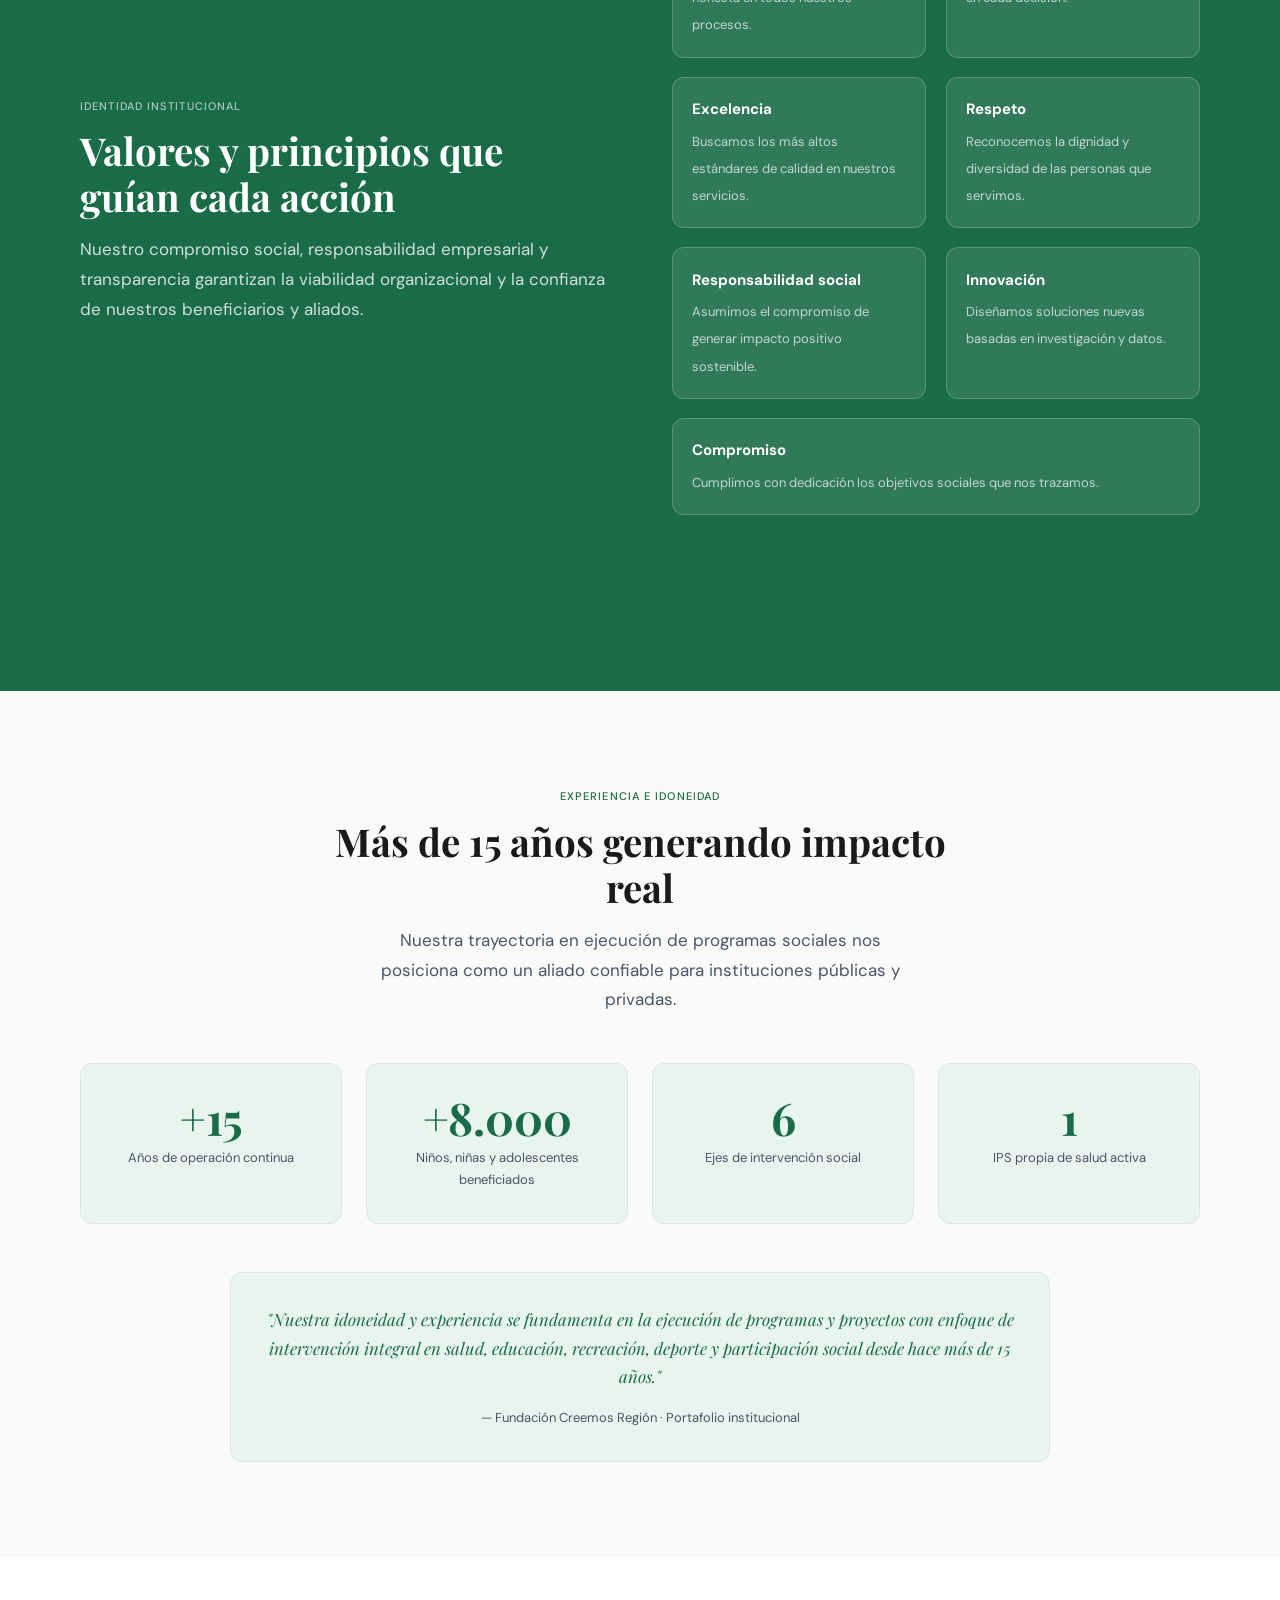
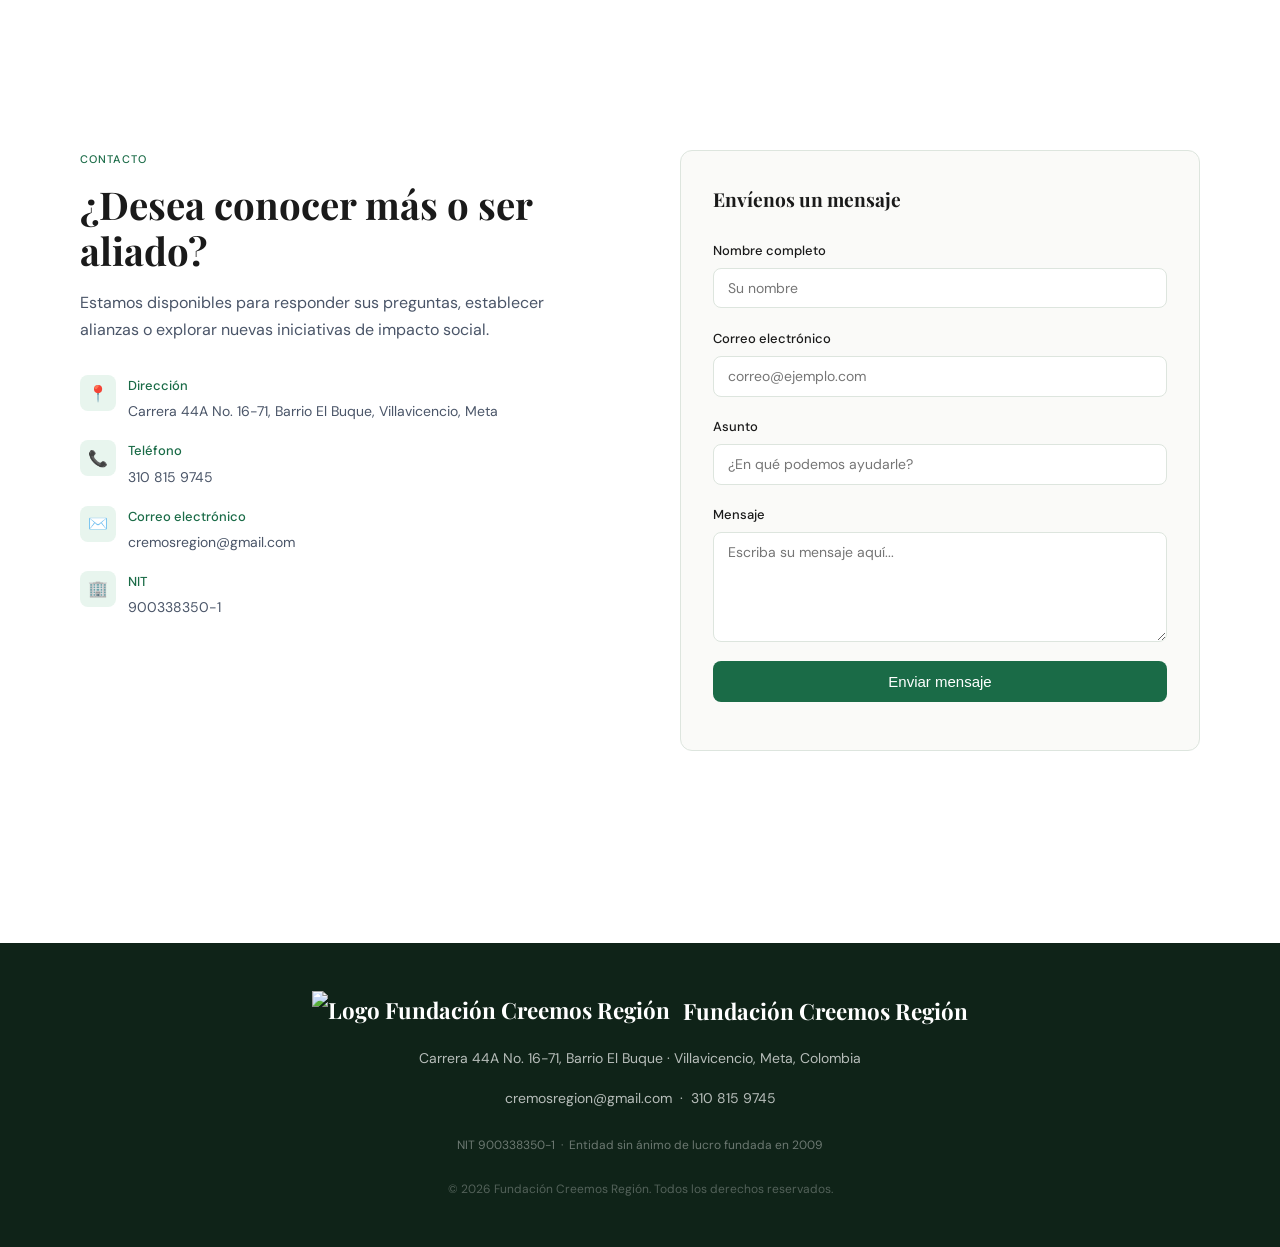
==== commit 9de298ef: "Principal Carousel addition" ====
--- a/index.html
+++ b/index.html
@@ -53,35 +53,31 @@
         </div>
       </div>
 
-      <div class="hero-visual">
-        <div class="hero-card-main">
-          <div class="hero-stat-grid">
-            <div class="hero-stat">
-              <div class="hero-stat-num">+15</div>
-              <div class="hero-stat-label">Años de experiencia</div>
-            </div>
-            <div class="hero-stat">
-              <div class="hero-stat-num">+8K</div>
-              <div class="hero-stat-label">NNA beneficiados</div>
-            </div>
-            <div class="hero-stat">
-              <div class="hero-stat-num">6</div>
-              <div class="hero-stat-label">Ejes estratégicos</div>
-            </div>
-            <div class="hero-stat">
-              <div class="hero-stat-num">IPS</div>
-              <div class="hero-stat-label">Propia de salud</div>
-            </div>
-          </div>
-          <p class="hero-card-subtitle">
-            "Contribuimos al mejoramiento de la calidad de vida de las personas con intervención integral."
-          </p>
-          <div class="hero-pill-row">
-            <span class="hero-pill">Salud</span>
-            <span class="hero-pill">Educación</span>
-            <span class="hero-pill">Desarrollo comunitario</span>
-            <span class="hero-pill">Recreación</span>
-            <span class="hero-pill">Participación social</span>
+      <div class="hero-visual" aria-label="Galería principal">
+        <div class="eje-carousel is-hero" data-carousel data-interval="5200" aria-label="Carrusel de imágenes principal">
+          <div class="eje-carousel-viewport">
+            <div class="eje-carousel-track">
+              <img src="assets/img/principal1.jpg" alt="Fundación Creemos Región — imagen principal 1" loading="lazy" />
+              <img src="assets/img/principal2.jpg" alt="Fundación Creemos Región — imagen principal 2" loading="lazy" />
+              <img src="assets/img/principal3.jpg" alt="Fundación Creemos Región — imagen principal 3" loading="lazy" />
+              <img src="assets/img/principal4.jpg" alt="Fundación Creemos Región — imagen principal 4" loading="lazy" />
+              <img src="assets/img/principal5.jpg" alt="Fundación Creemos Región — imagen principal 5" loading="lazy" />
+            </div>
+          </div>
+
+          <button class="eje-carousel-btn prev" type="button" aria-label="Anterior" data-carousel-prev>
+            <span aria-hidden="true">‹</span>
+          </button>
+          <button class="eje-carousel-btn next" type="button" aria-label="Siguiente" data-carousel-next>
+            <span aria-hidden="true">›</span>
+          </button>
+
+          <div class="eje-carousel-dots" aria-label="Seleccionar diapositiva">
+            <button type="button" class="eje-carousel-dot is-active" data-carousel-dot="0" aria-label="Diapositiva 1" aria-current="true"></button>
+            <button type="button" class="eje-carousel-dot" data-carousel-dot="1" aria-label="Diapositiva 2" aria-current="false"></button>
+            <button type="button" class="eje-carousel-dot" data-carousel-dot="2" aria-label="Diapositiva 3" aria-current="false"></button>
+            <button type="button" class="eje-carousel-dot" data-carousel-dot="3" aria-label="Diapositiva 4" aria-current="false"></button>
+            <button type="button" class="eje-carousel-dot" data-carousel-dot="4" aria-label="Diapositiva 5" aria-current="false"></button>
           </div>
         </div>
       </div>
@@ -395,4 +391,4 @@
 
 </body>
 
-</html>+</html>
--- a/assets/css/styles.css
+++ b/assets/css/styles.css
@@ -530,6 +530,7 @@
     /* ── CAROUSEL (EJES) ── */
     .eje-carousel {
       position: relative;
+      --carousel-aspect: 16 / 10;
       border-radius: var(--radius);
       overflow: hidden;
       border: 1px solid var(--borde);
@@ -539,10 +540,12 @@
 
     .eje-carousel-viewport {
       overflow: hidden;
+      aspect-ratio: var(--carousel-aspect);
     }
 
     .eje-carousel-track {
       display: flex;
+      height: 100%;
       transform: translate3d(0, 0, 0);
       transition: transform 480ms cubic-bezier(0.2, 0.8, 0.2, 1);
     }
@@ -550,11 +553,14 @@
     .eje-carousel-track img {
       flex: 0 0 100%;
       width: 100%;
-      height: 320px;
+      height: 100%;
       display: block;
       object-fit: cover;
+      object-position: center;
       background: rgba(0, 0, 0, 0.04);
     }
+
+    .eje-carousel.is-hero { --carousel-aspect: 16 / 9; }
 
     .eje-carousel-btn {
       position: absolute;
@@ -624,7 +630,8 @@
     }
 
     @media (max-width: 768px) {
-      .eje-carousel-track img { height: 260px; }
+      .eje-carousel { --carousel-aspect: 4 / 3; }
+      .eje-carousel.is-hero { --carousel-aspect: 4 / 3; }
       .eje-carousel-btn { width: 38px; height: 38px; }
     }
 
@@ -724,7 +731,7 @@
     /* ── RESPONSIVE ── */
     @media (max-width: 768px) {
       .hero          { grid-template-columns: 1fr; padding-top: 100px; }
-      .hero-visual   { display: none; }
+      .hero-visual   { display: block; margin-top: 2rem; }
       #quienes .inner,
       #valores .inner,
       #contacto .inner { grid-template-columns: 1fr; gap: 2.5rem; }
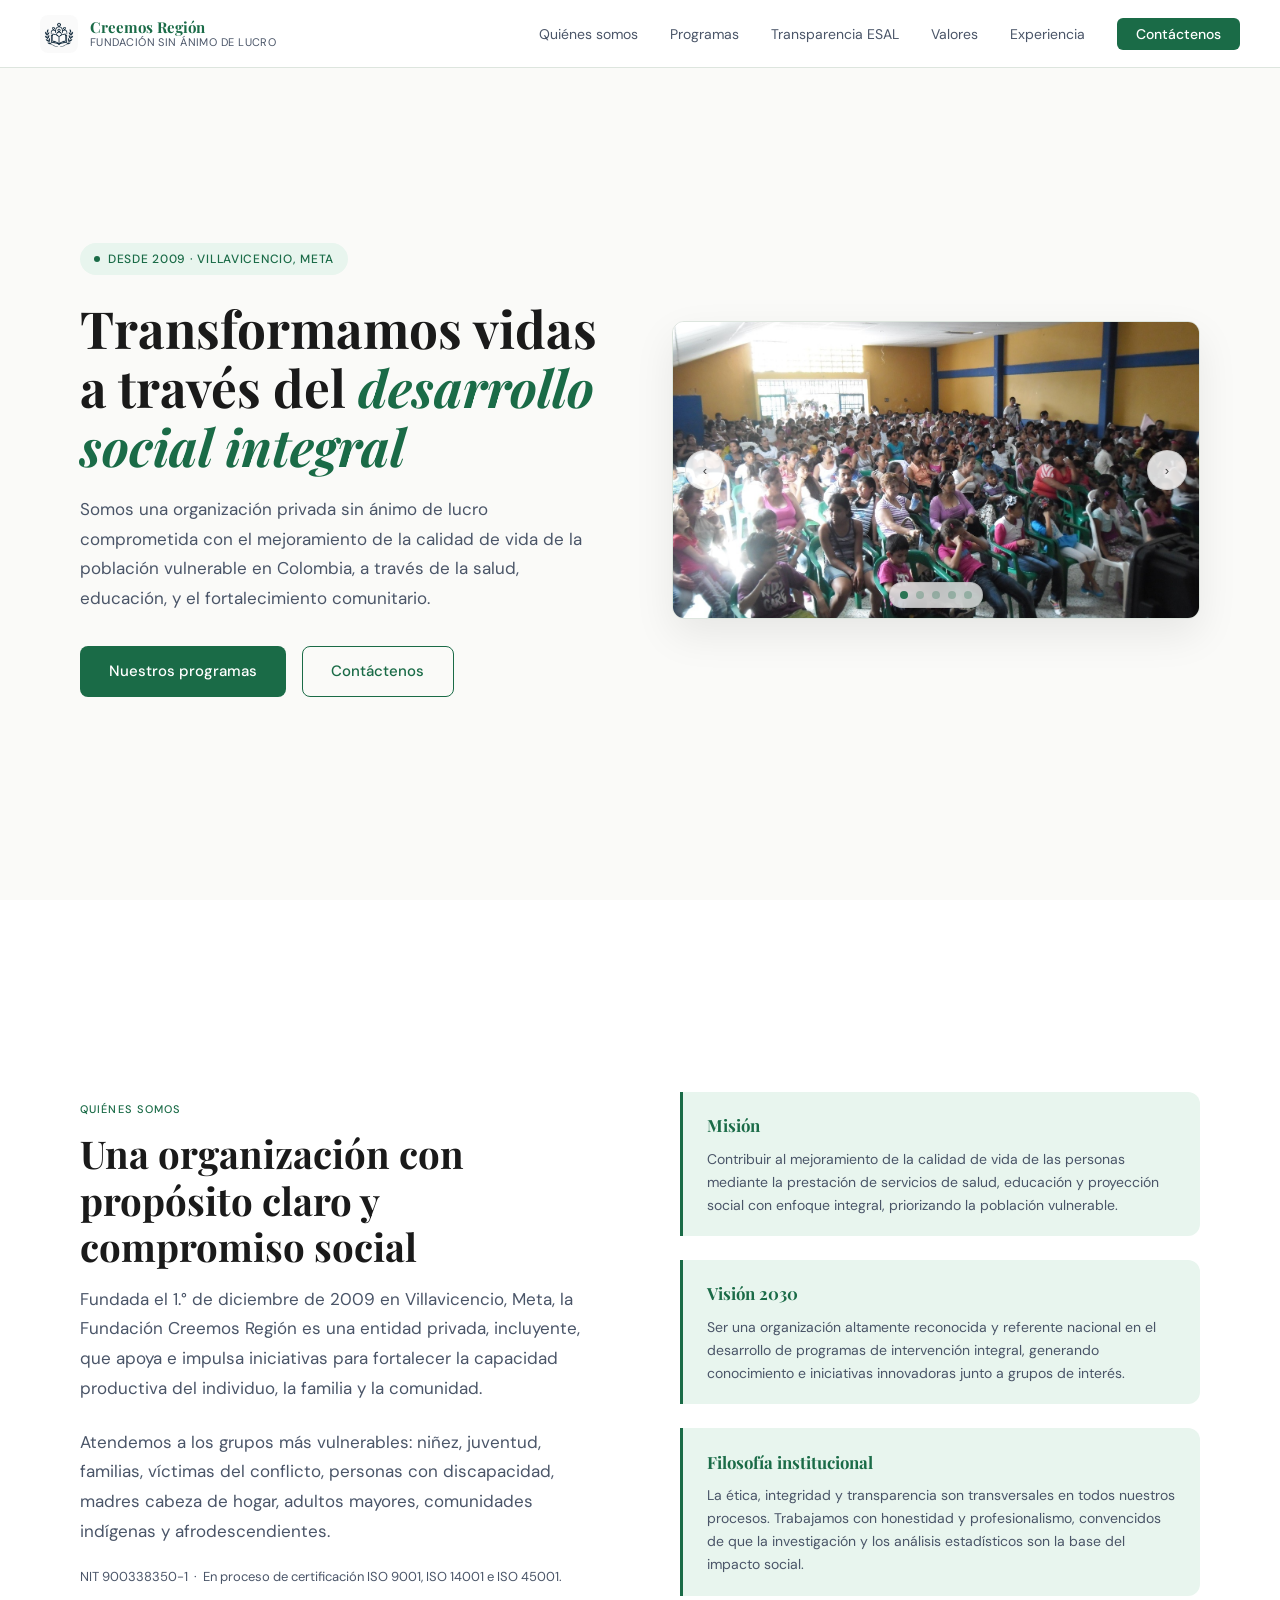
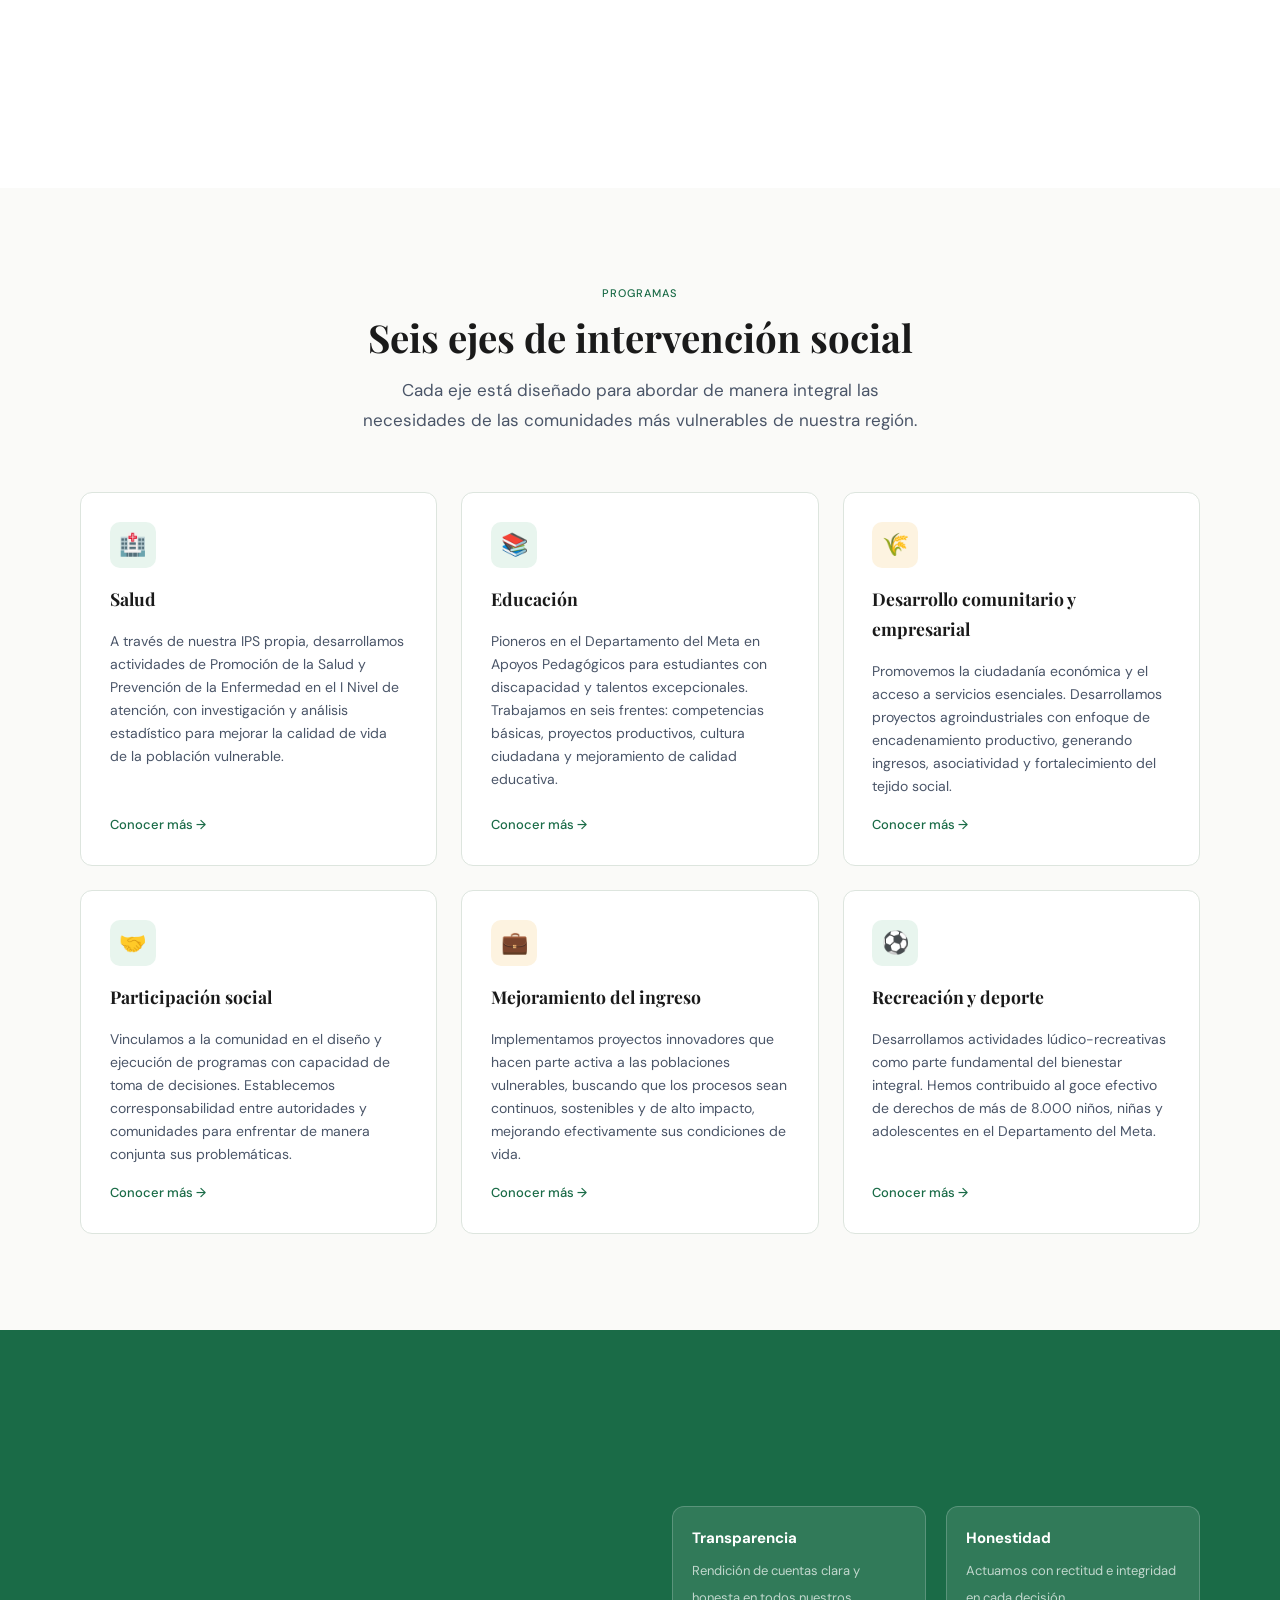
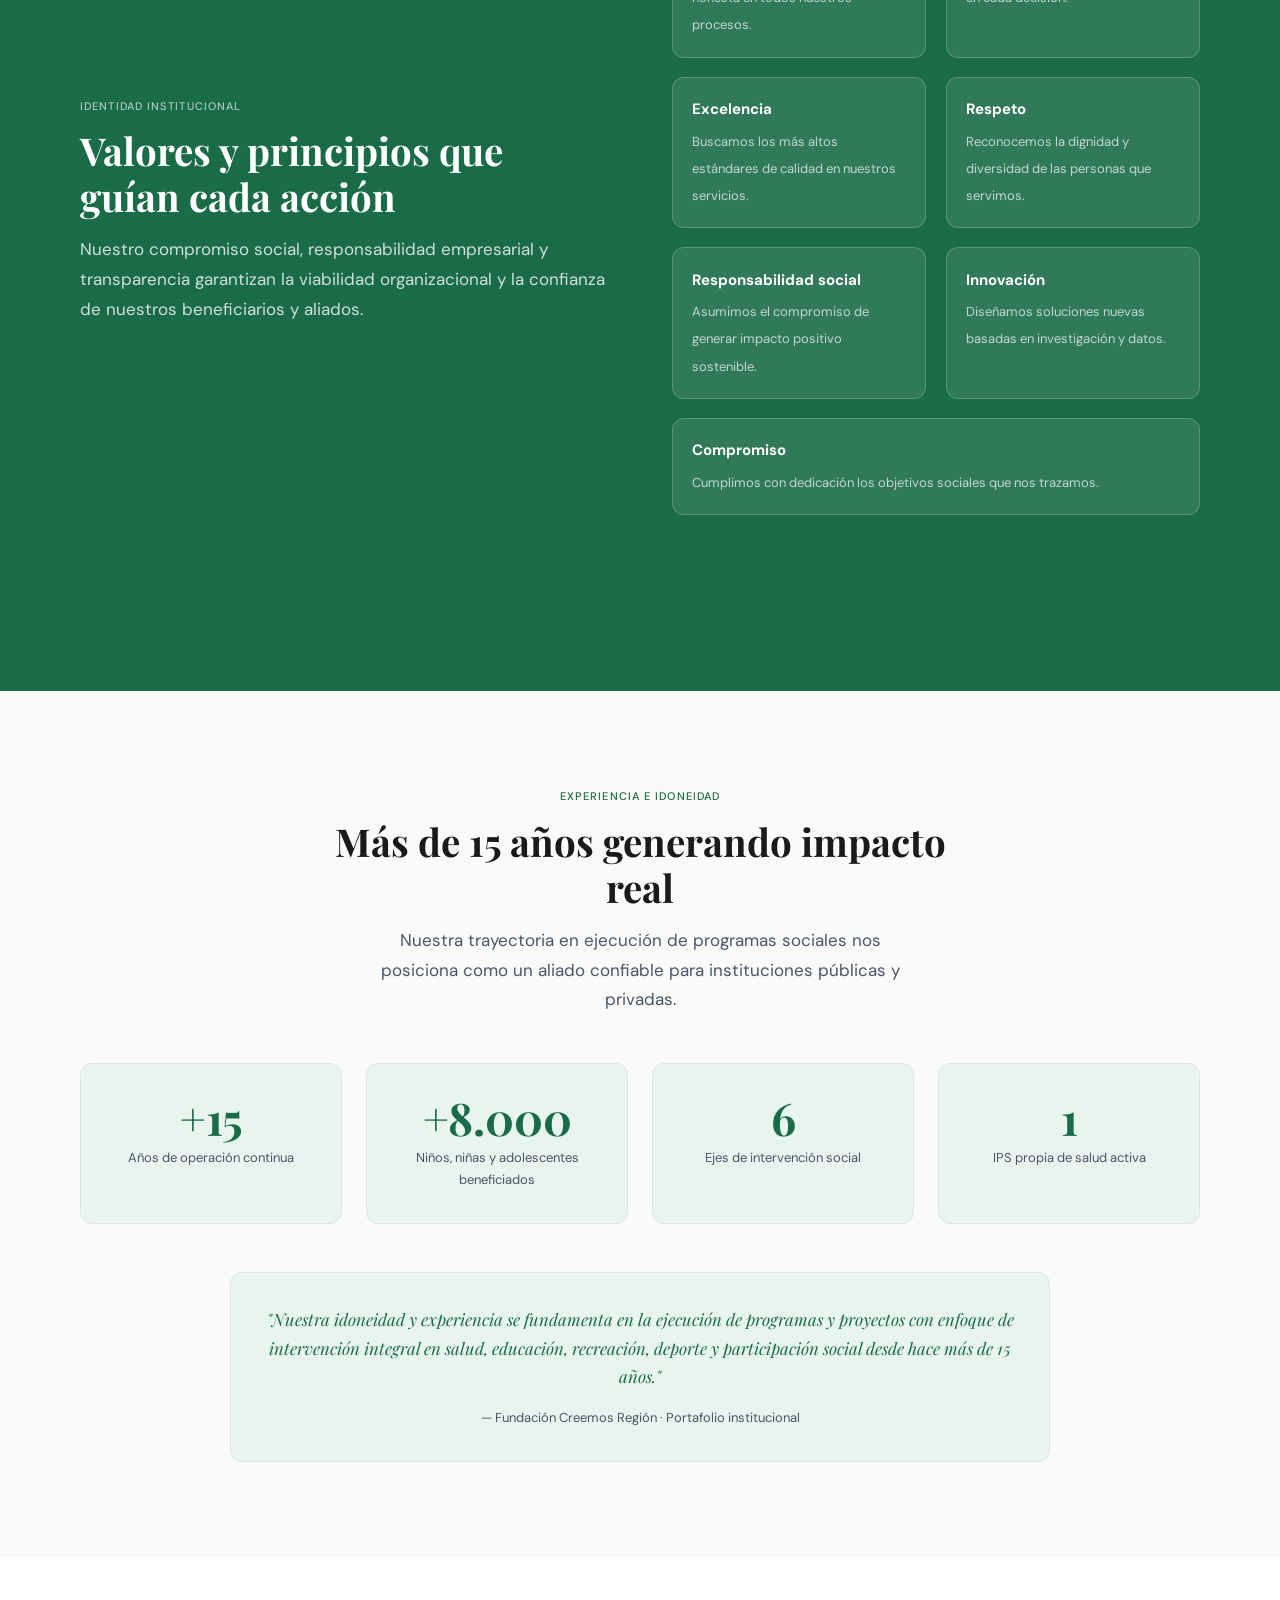
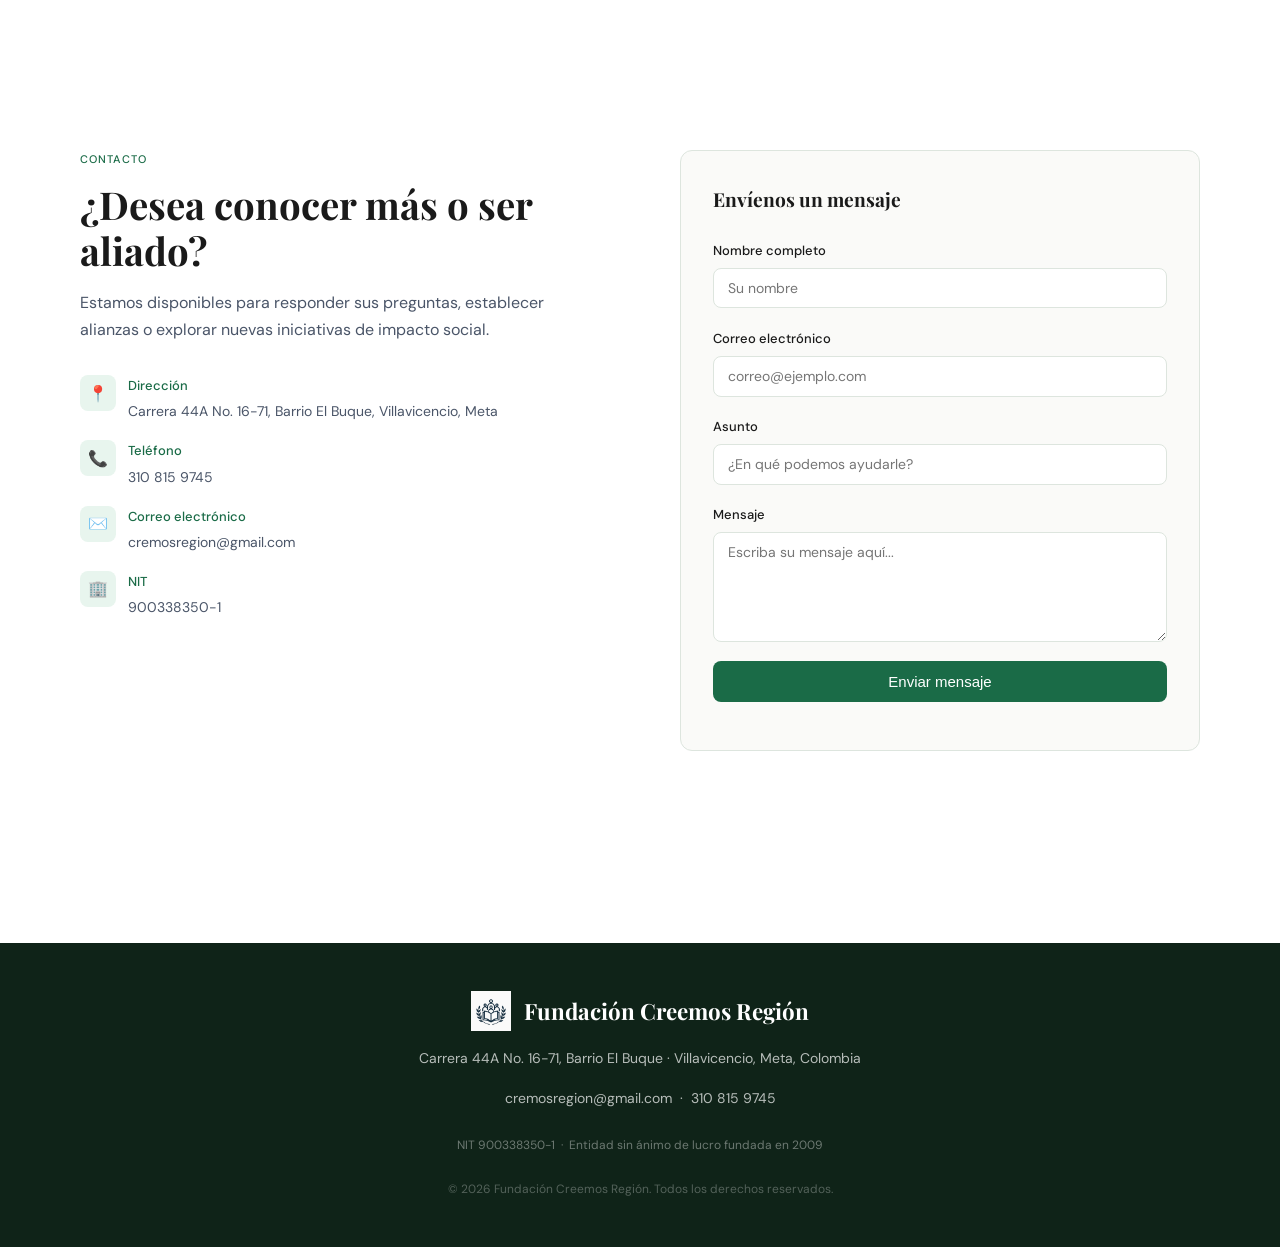
==== commit 32146ddd: "Fix logo" ====
--- a/index.html
+++ b/index.html
@@ -21,7 +21,7 @@
   <!-- ═══════════════ NAVBAR ═══════════════ -->
   <nav>
     <a href="index.html" class="nav-logo">
-      <img src="assets/img/logo.jpg" alt="Logo Fundación Creemos Región" class="nav-logo-icon">
+      <img src="assets/img/Logo.jpg" alt="Logo Fundación Creemos Región" class="nav-logo-icon">
       <div class="nav-logo-text">
         <strong>Creemos Región</strong>
         <span>Fundación sin ánimo de lucro</span>
@@ -377,7 +377,7 @@
   <footer>
     <div class="footer-inner">
       <div class="footer-logo">
-        <img src="assets/img/logo.jpg" alt="Logo Fundación Creemos Región">
+        <img src="assets/img/Logo.jpg" alt="Logo Fundación Creemos Región">
         <span>Fundación Creemos Región</span>
       </div>
       <p>Carrera 44A No. 16-71, Barrio El Buque · Villavicencio, Meta, Colombia</p>
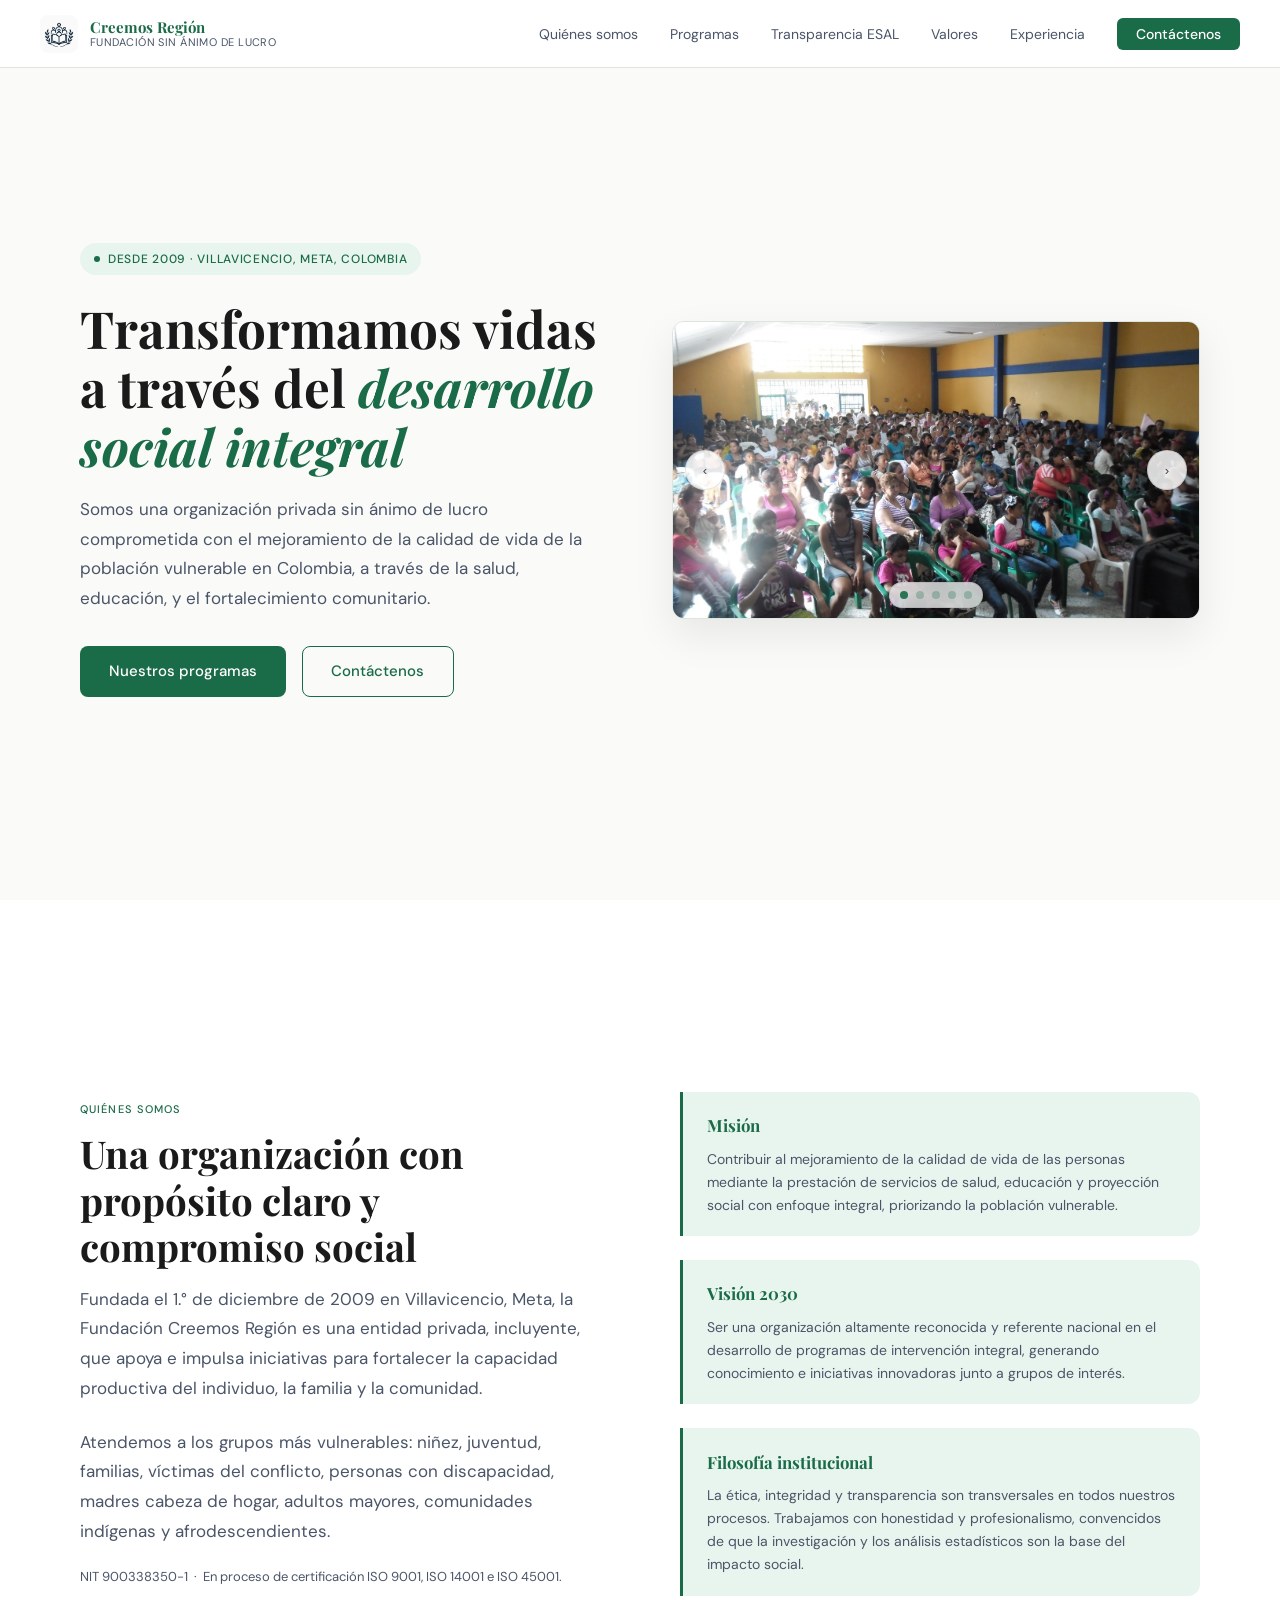
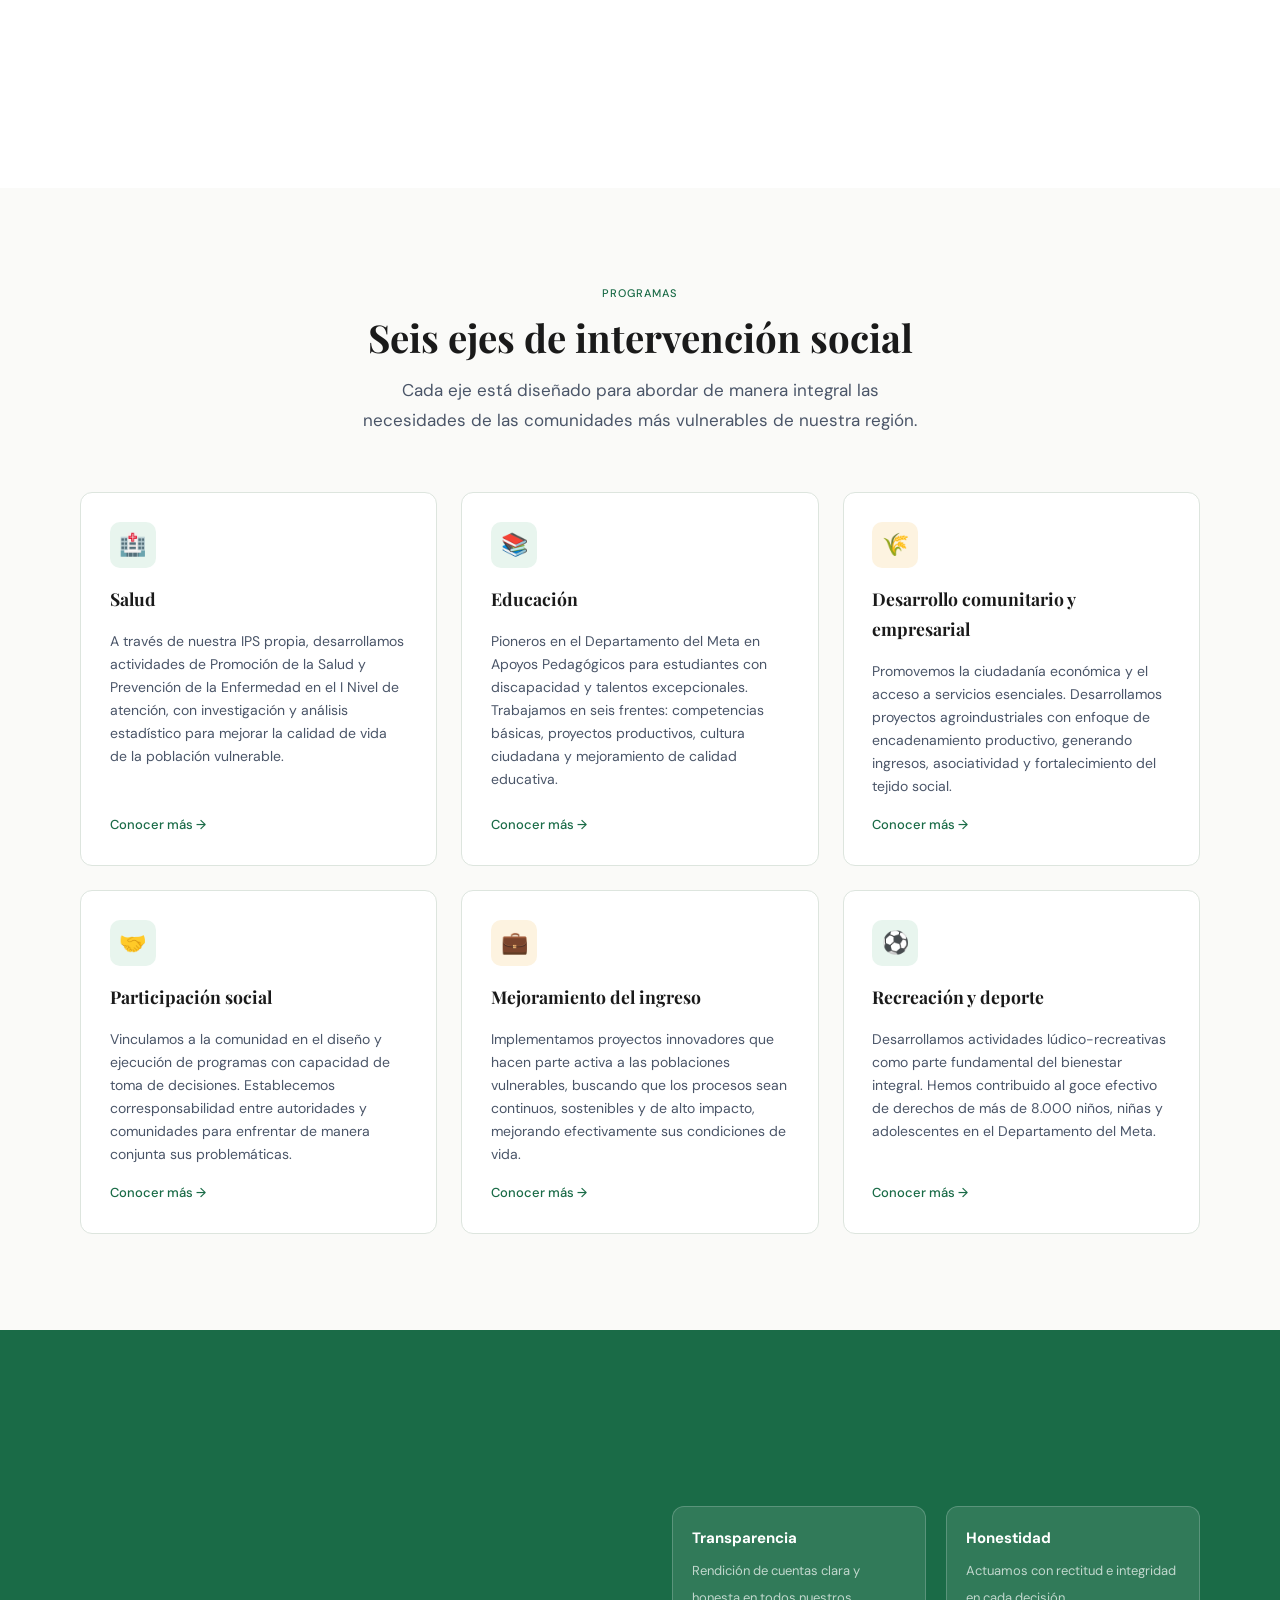
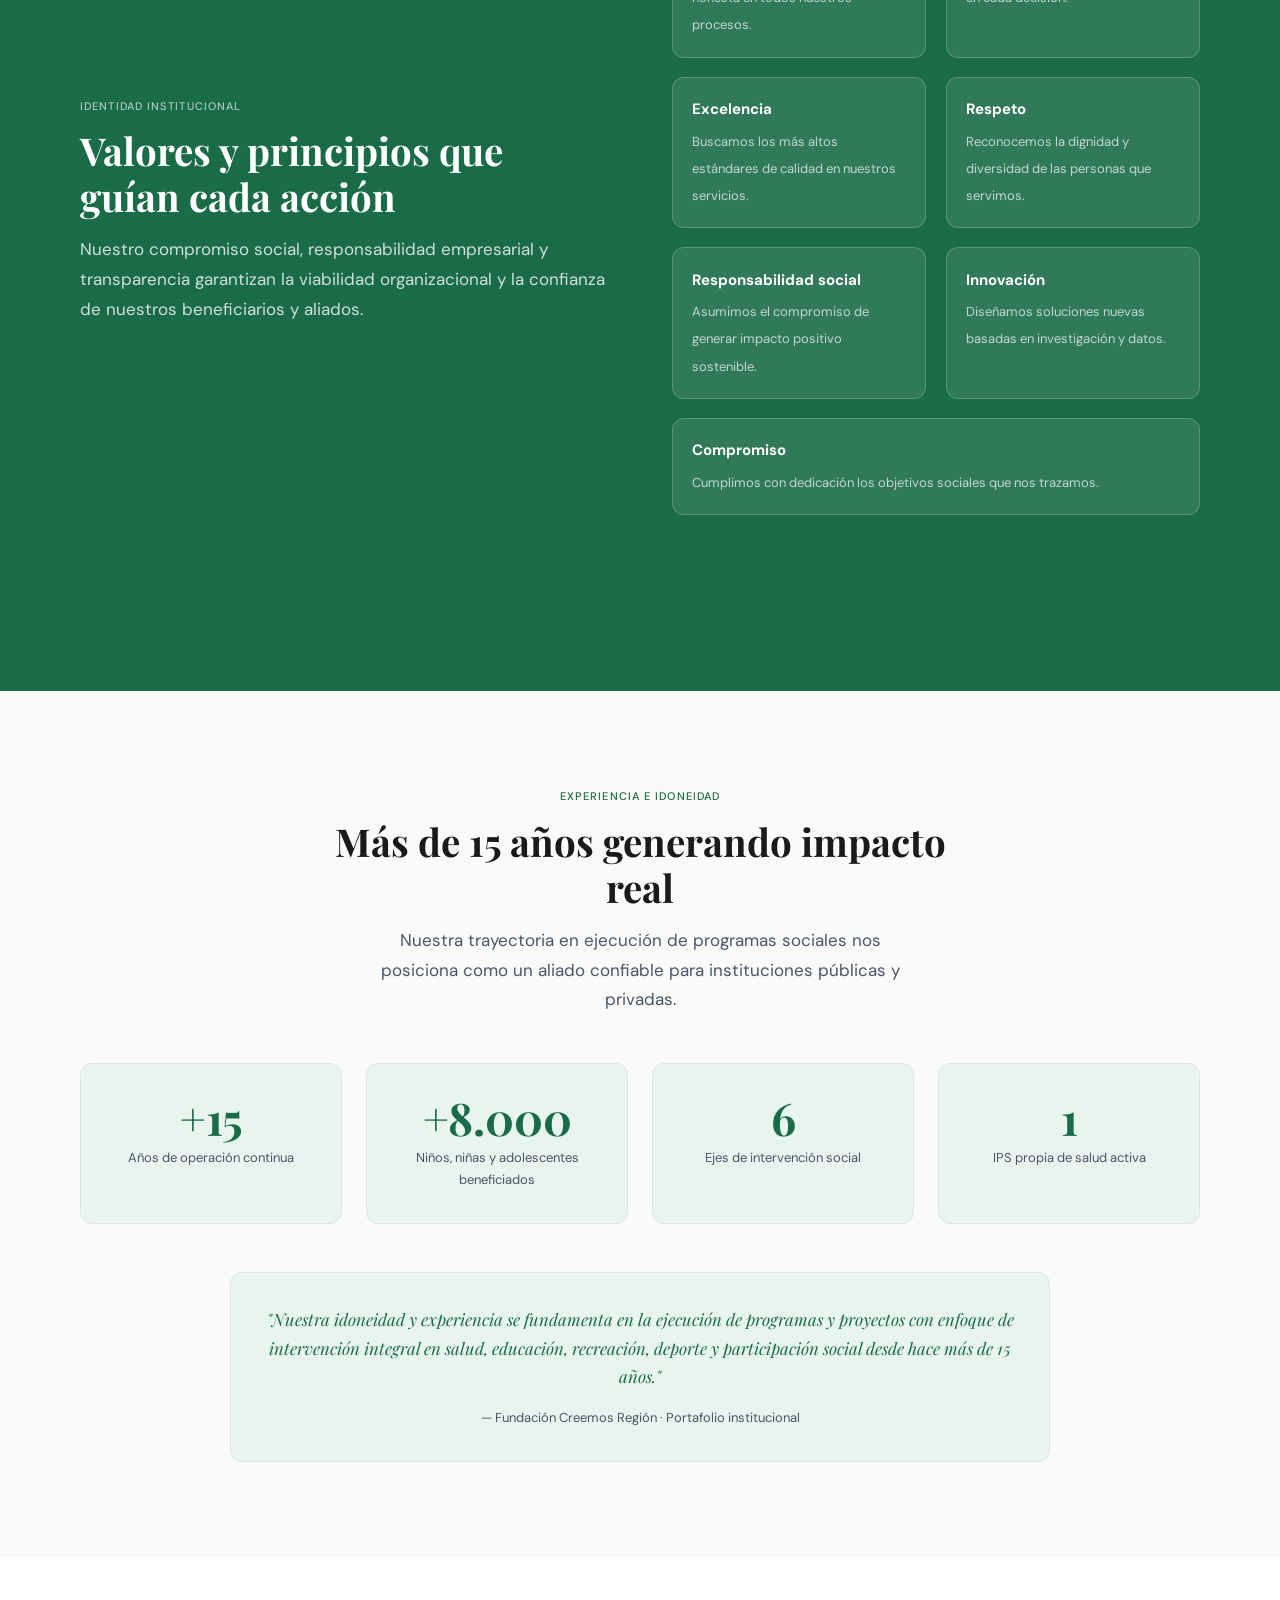
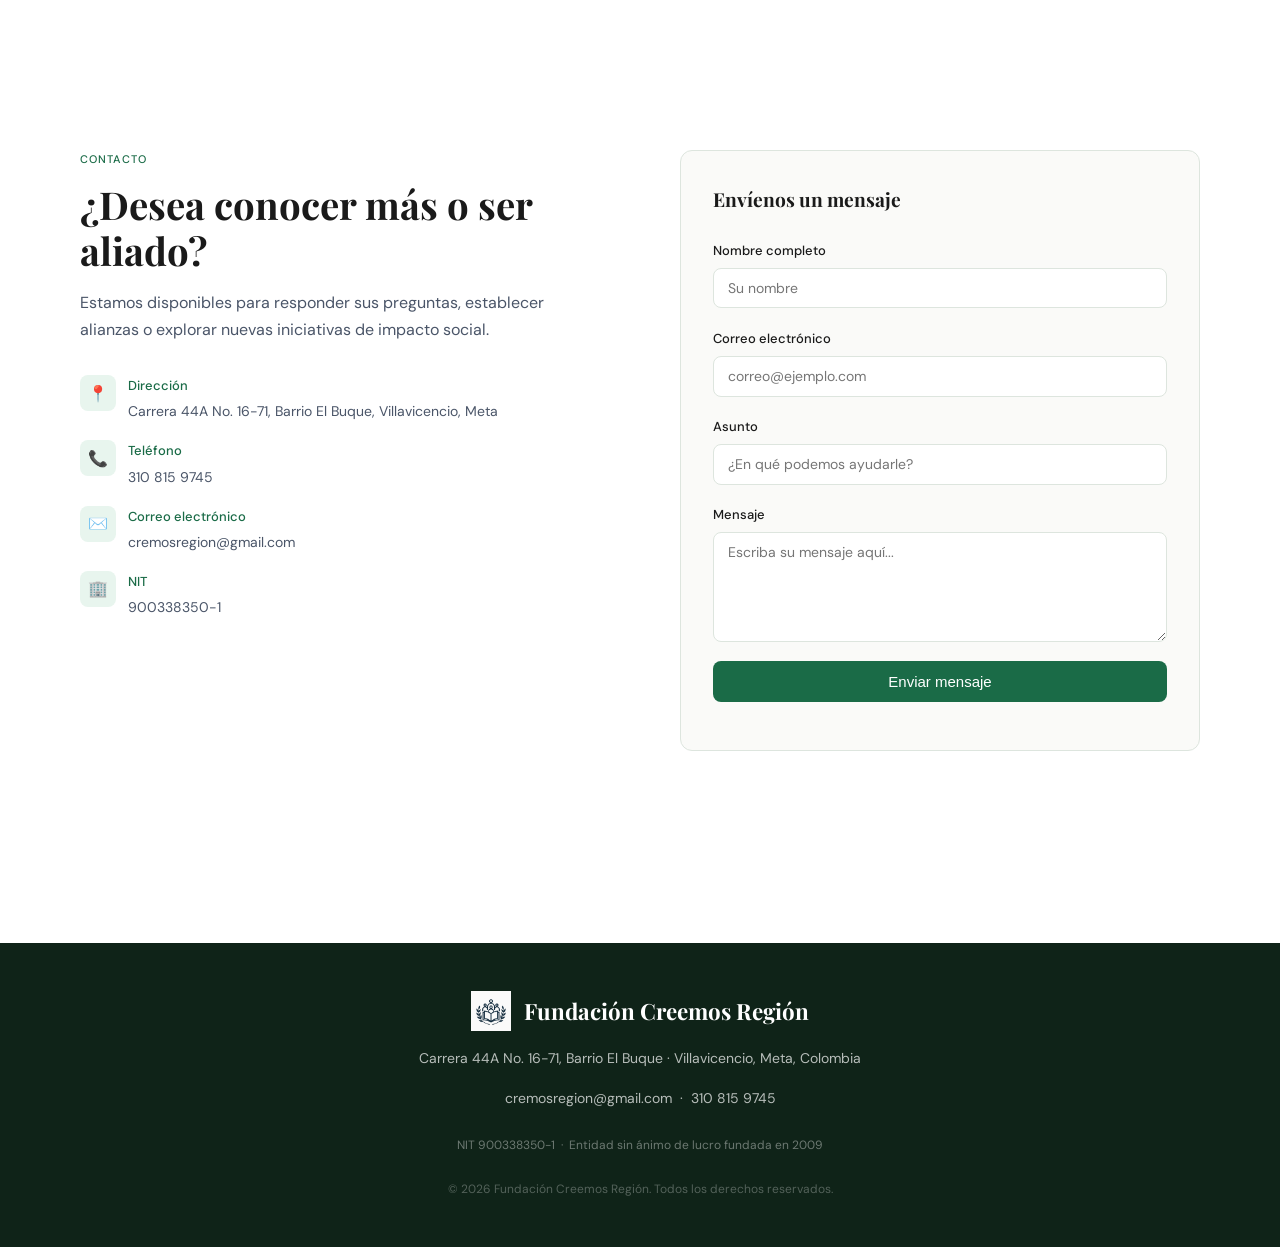
==== commit 962ef761: "General fixes" ====
--- a/index.html
+++ b/index.html
@@ -41,7 +41,7 @@
   <section id="inicio">
     <div class="hero">
       <div class="hero-content">
-        <div class="hero-badge">Desde 2009 · Villavicencio, Meta</div>
+        <div class="hero-badge">Desde 2009 · Villavicencio, Meta, Colombia</div>
         <h1>Transformamos vidas a través del <em>desarrollo social integral</em></h1>
         <p class="hero-desc">
           Somos una organización privada sin ánimo de lucro comprometida con el mejoramiento de la calidad de vida de la
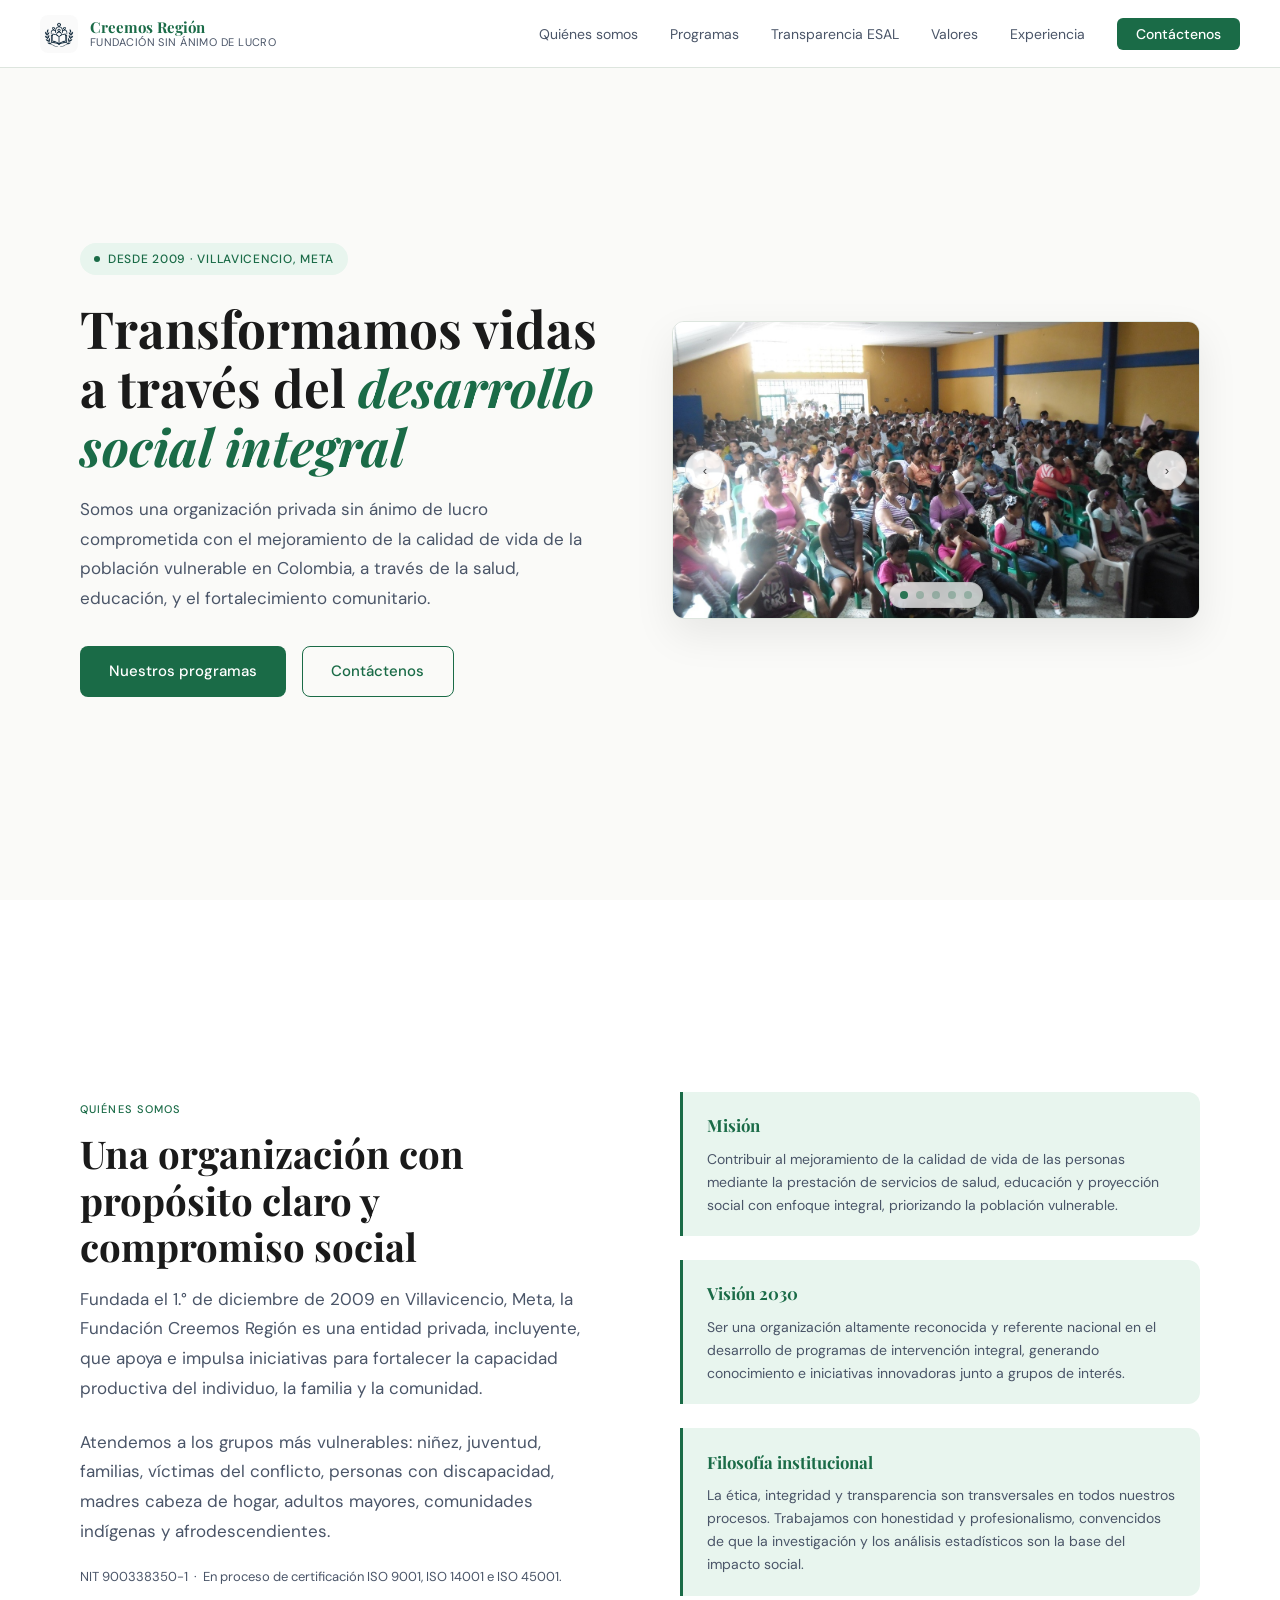
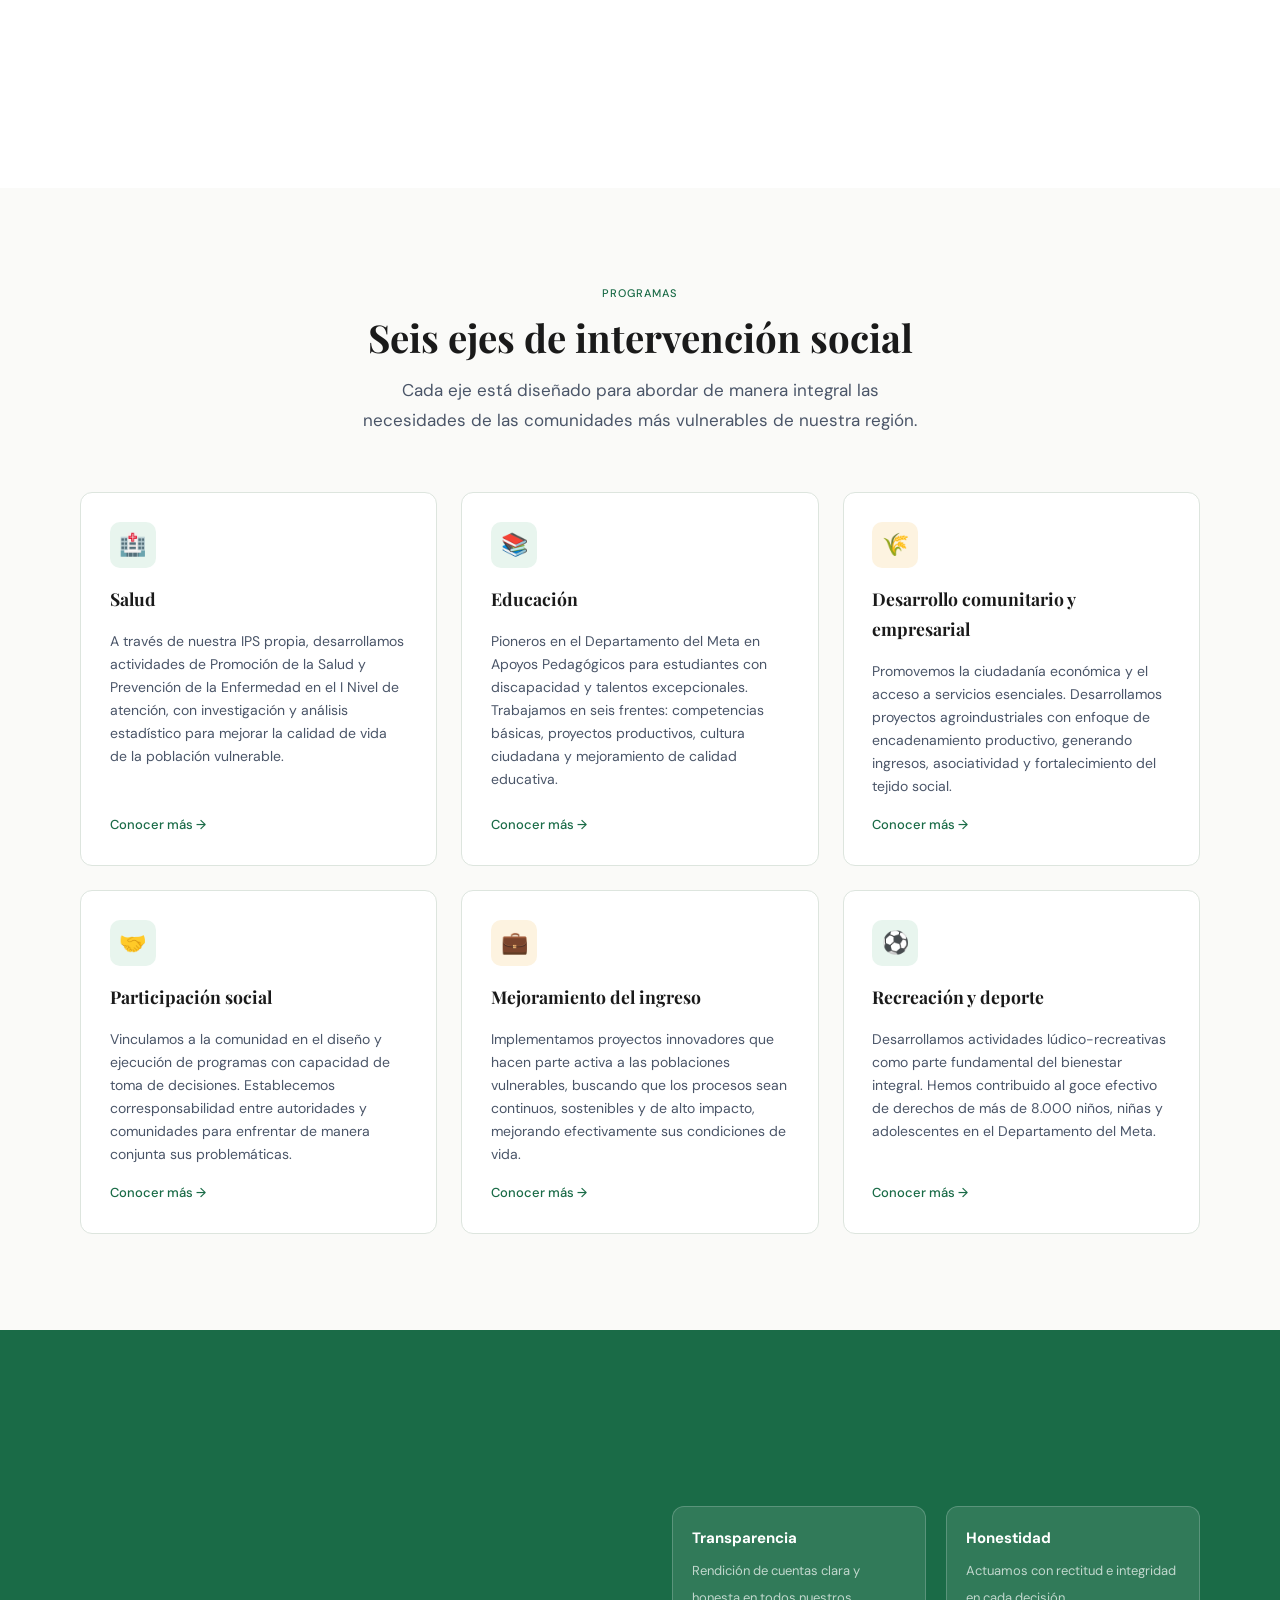
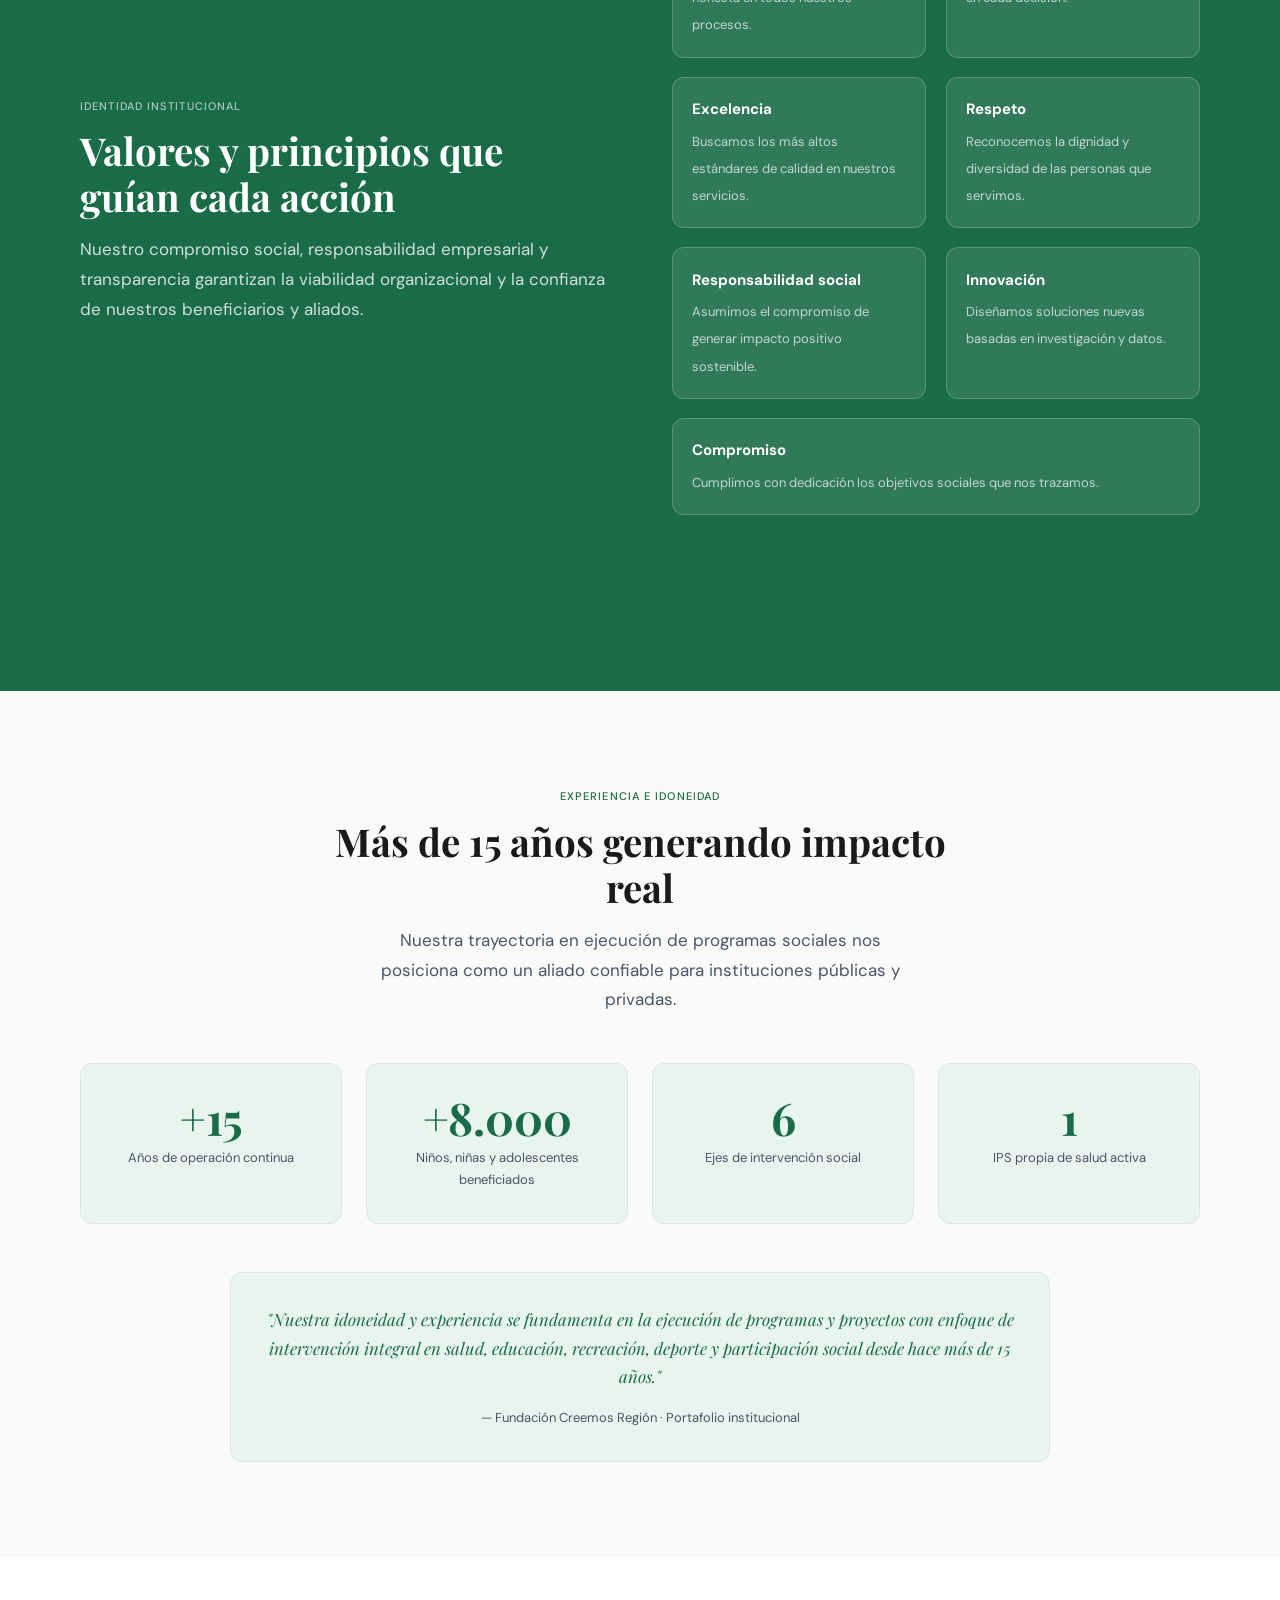
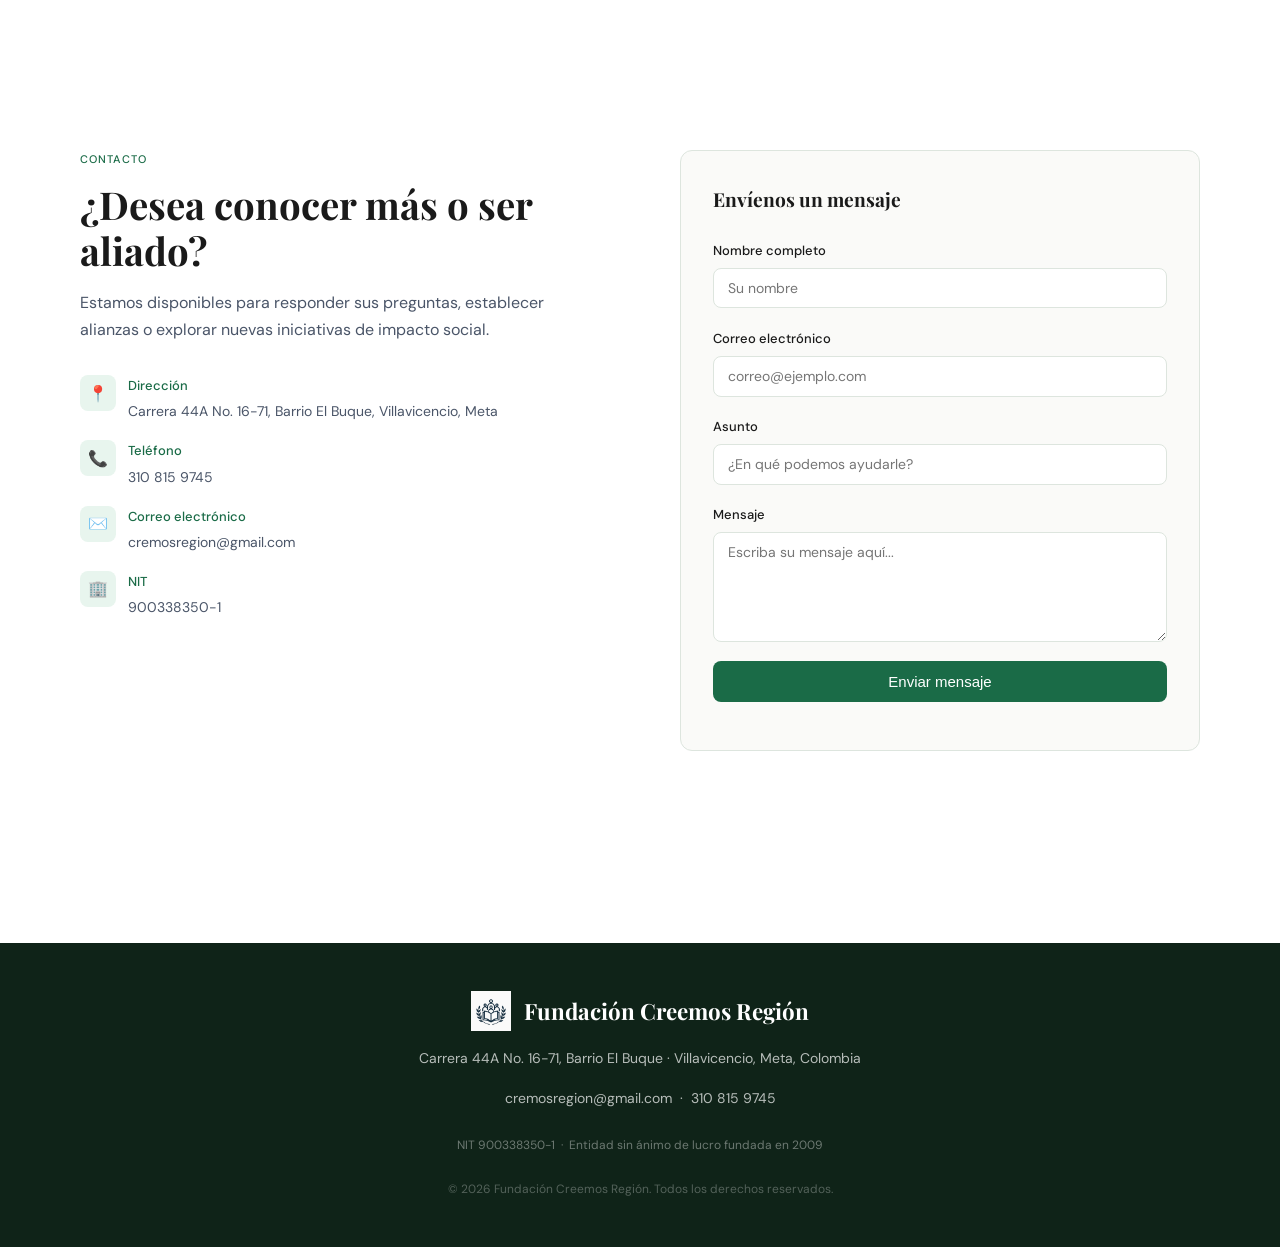
==== commit f40d3b7e: "General fixes" ====
--- a/index.html
+++ b/index.html
@@ -41,7 +41,7 @@
   <section id="inicio">
     <div class="hero">
       <div class="hero-content">
-        <div class="hero-badge">Desde 2009 · Villavicencio, Meta, Colombia</div>
+        <div class="hero-badge">Desde 2009 · Villavicencio, Meta</div>
         <h1>Transformamos vidas a través del <em>desarrollo social integral</em></h1>
         <p class="hero-desc">
           Somos una organización privada sin ánimo de lucro comprometida con el mejoramiento de la calidad de vida de la
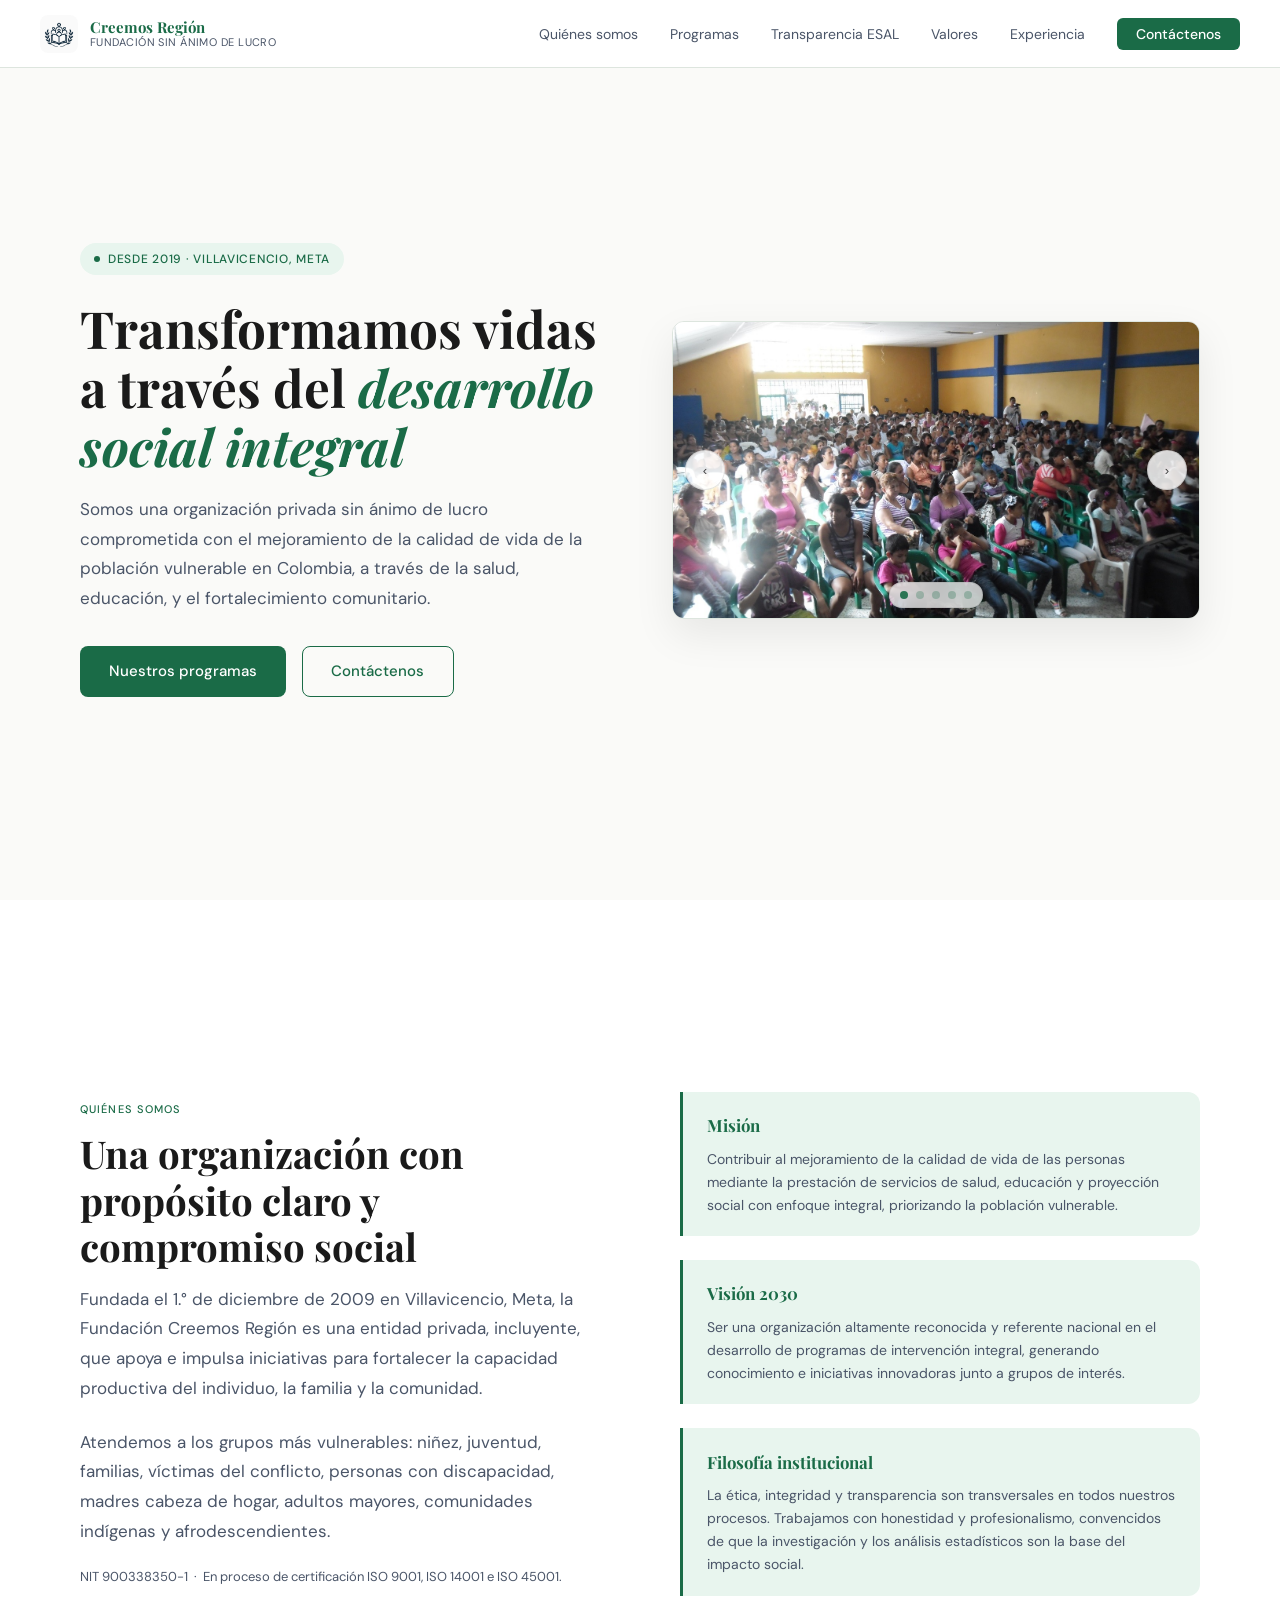
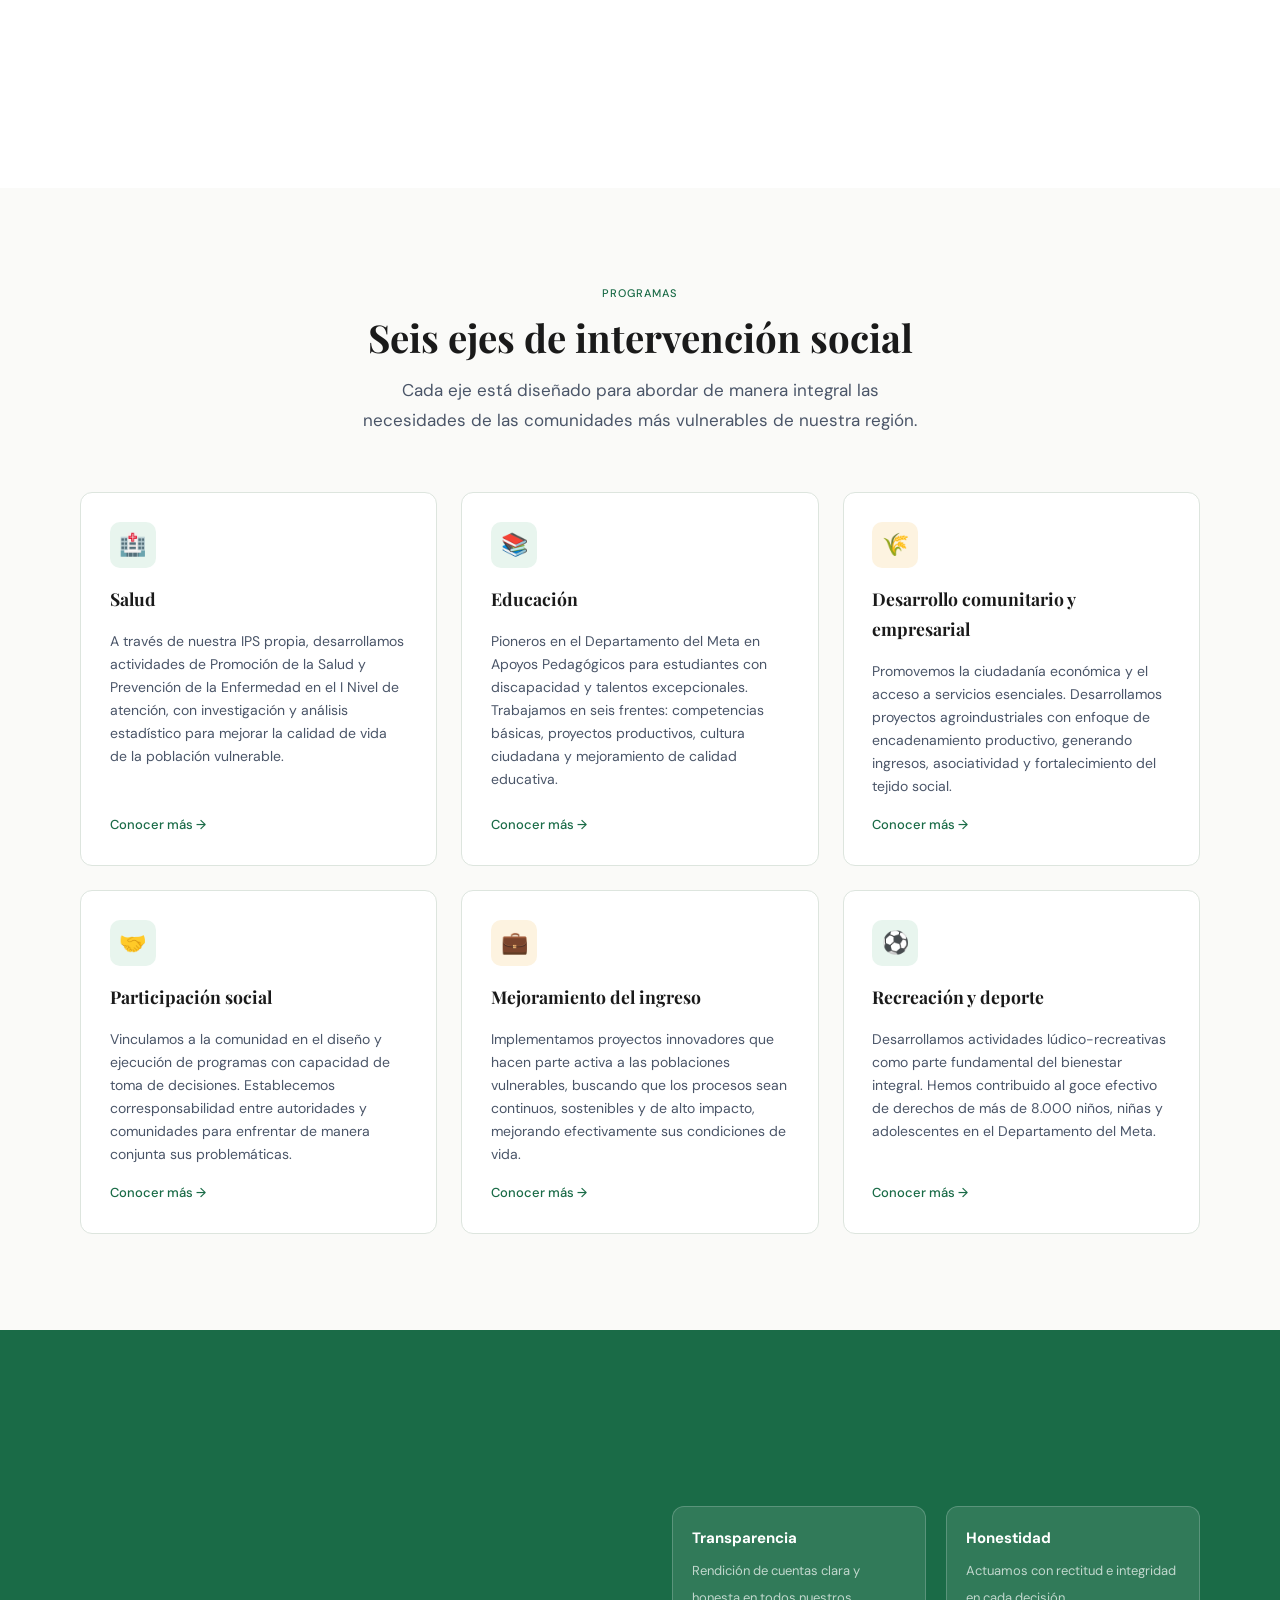
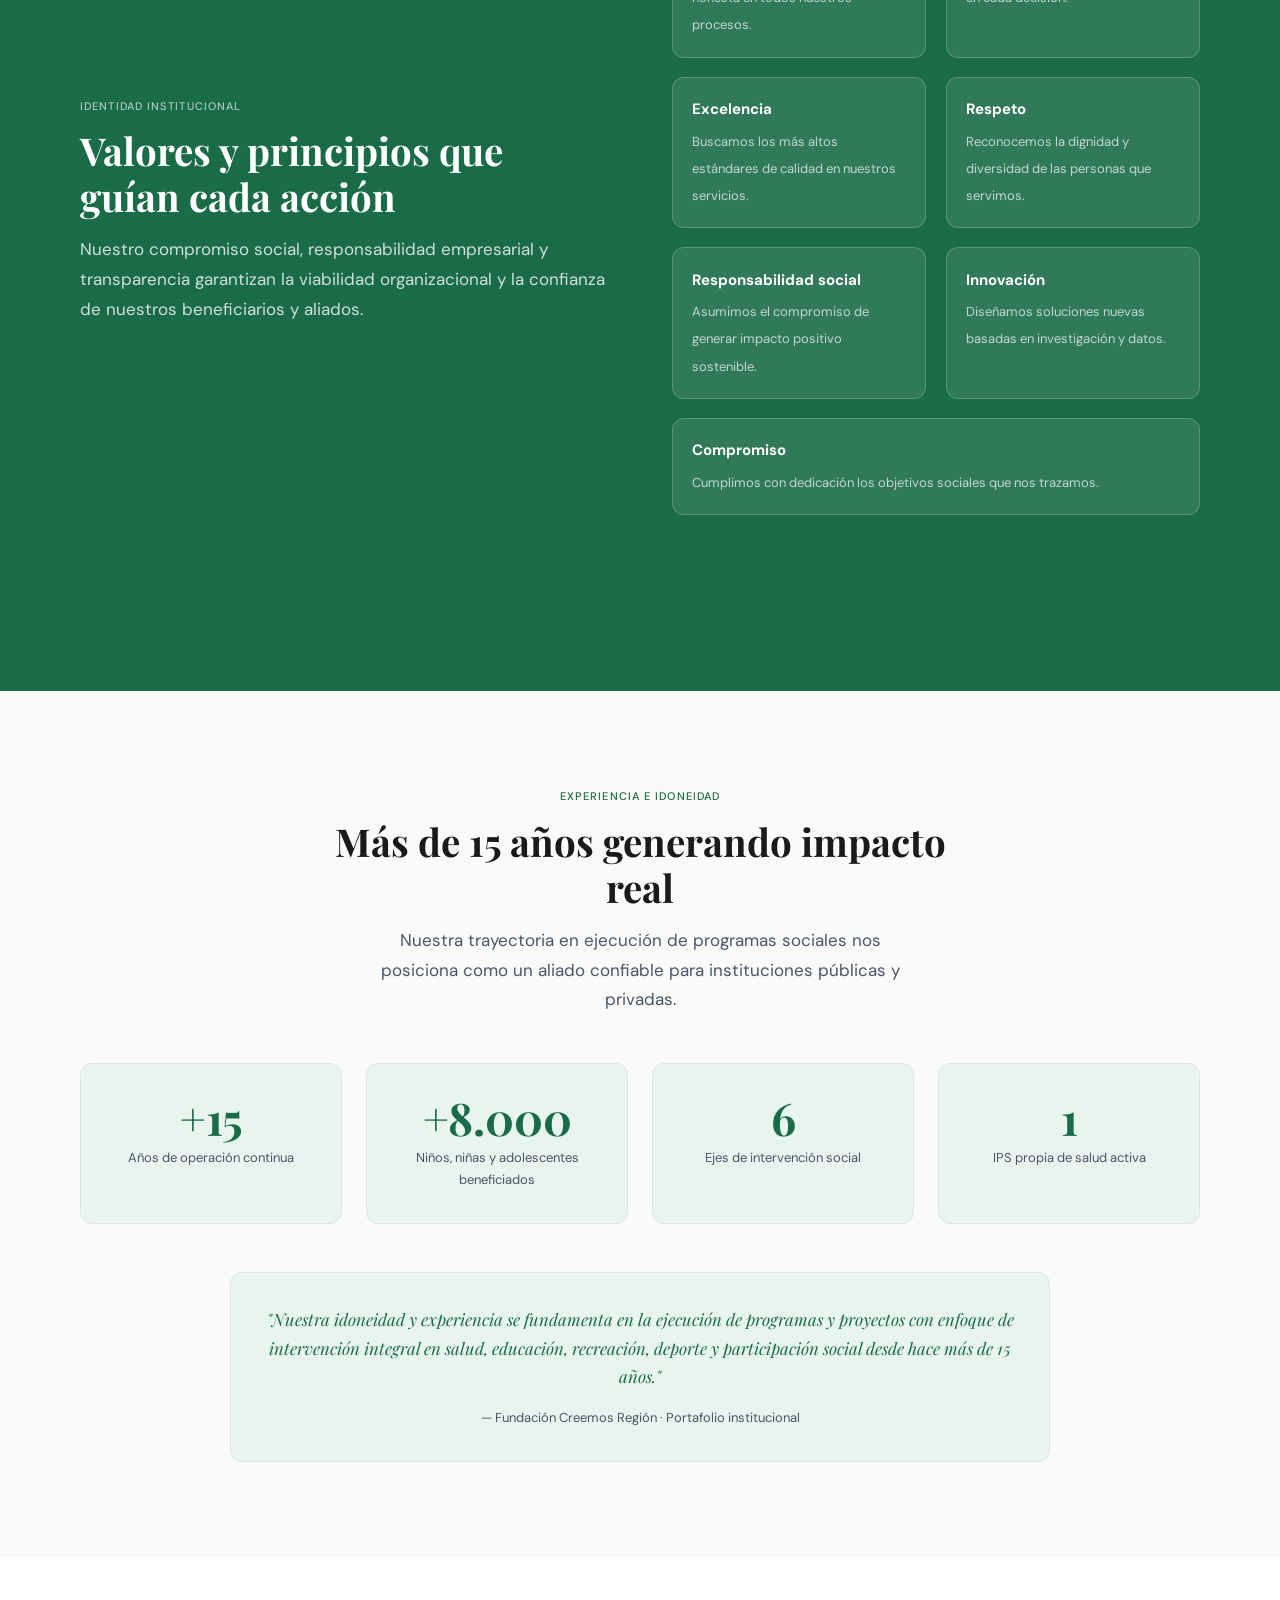
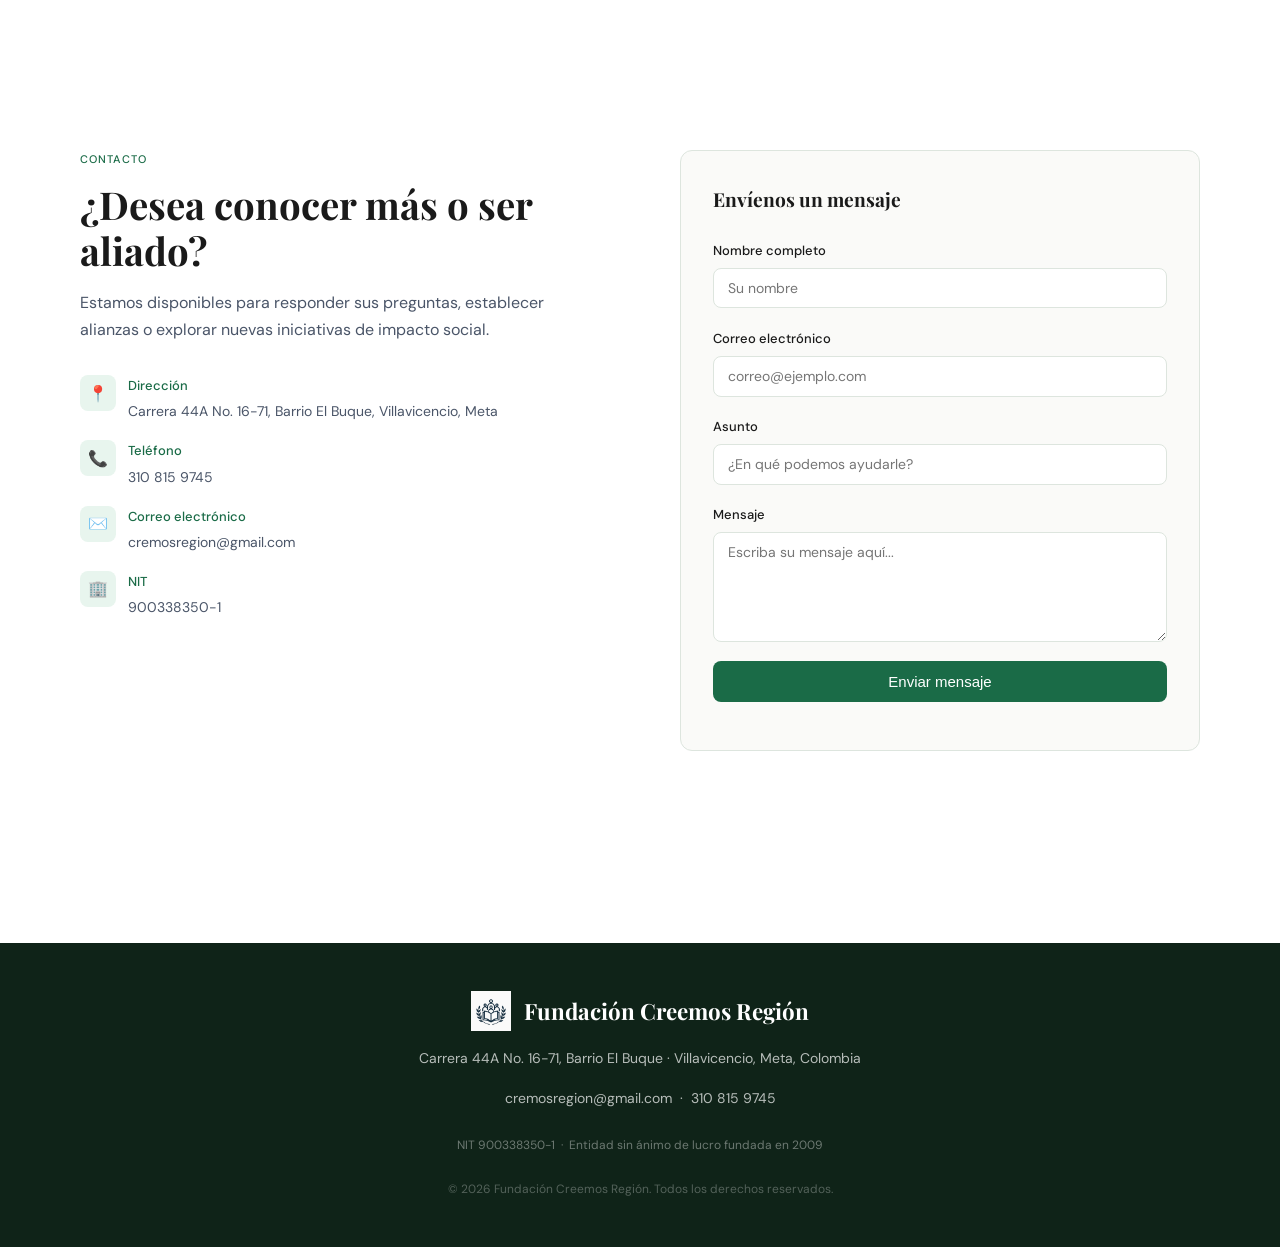
==== commit a3de73d4: "General fixes" ====
--- a/index.html
+++ b/index.html
@@ -41,7 +41,7 @@
   <section id="inicio">
     <div class="hero">
       <div class="hero-content">
-        <div class="hero-badge">Desde 2009 · Villavicencio, Meta</div>
+        <div class="hero-badge">Desde 2019 · Villavicencio, Meta</div>
         <h1>Transformamos vidas a través del <em>desarrollo social integral</em></h1>
         <p class="hero-desc">
           Somos una organización privada sin ánimo de lucro comprometida con el mejoramiento de la calidad de vida de la
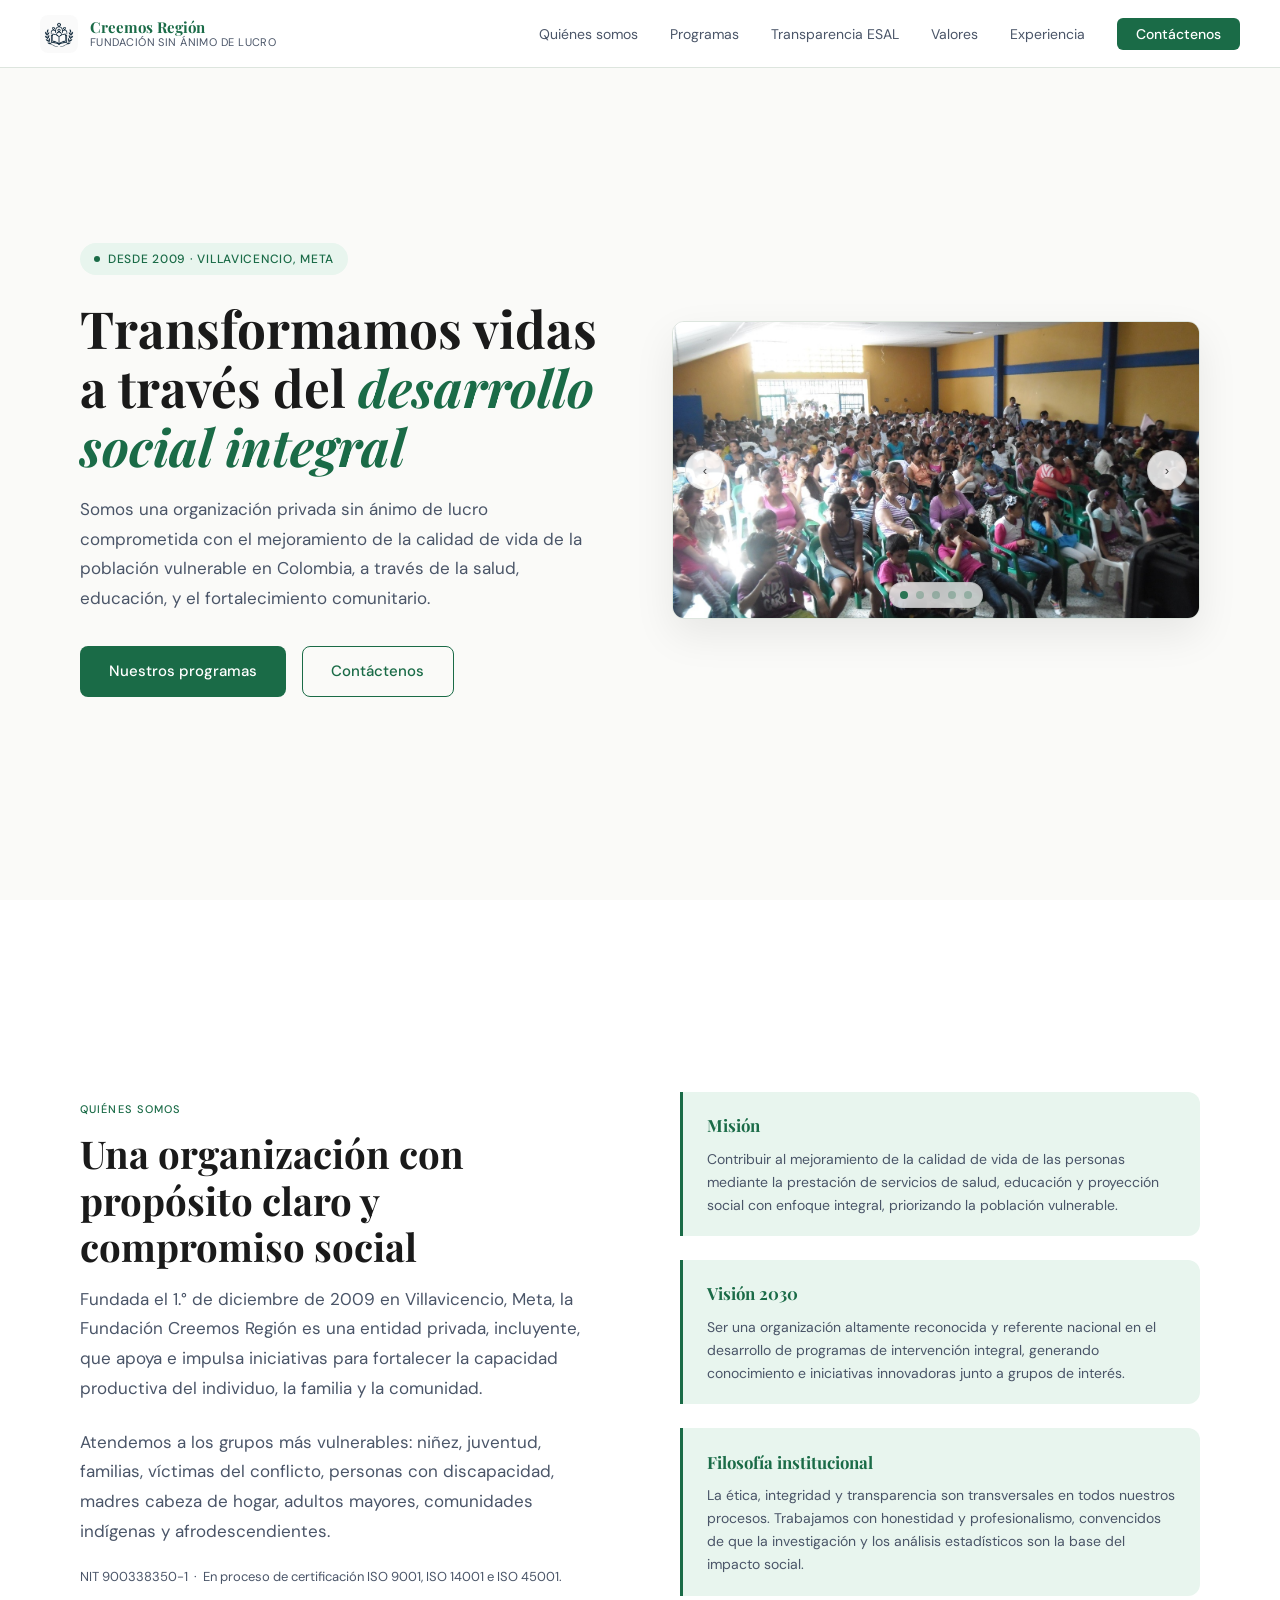
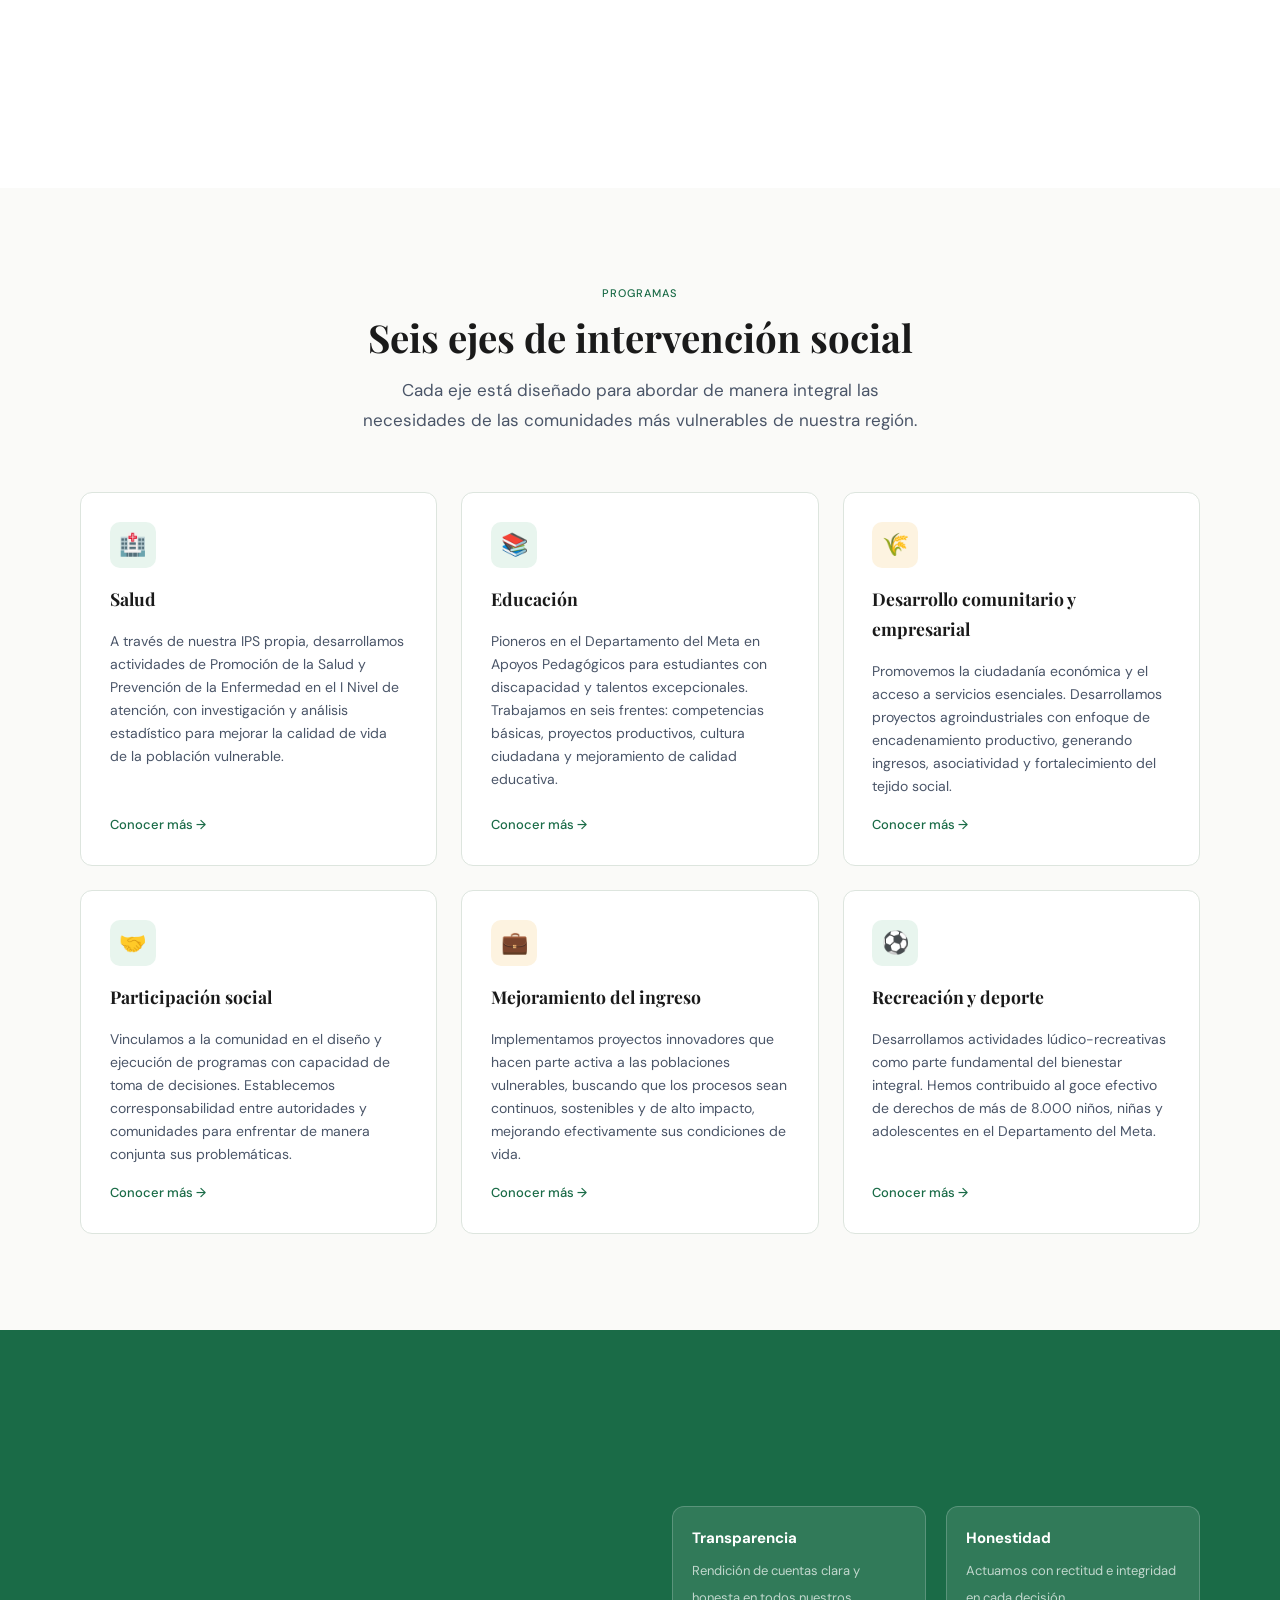
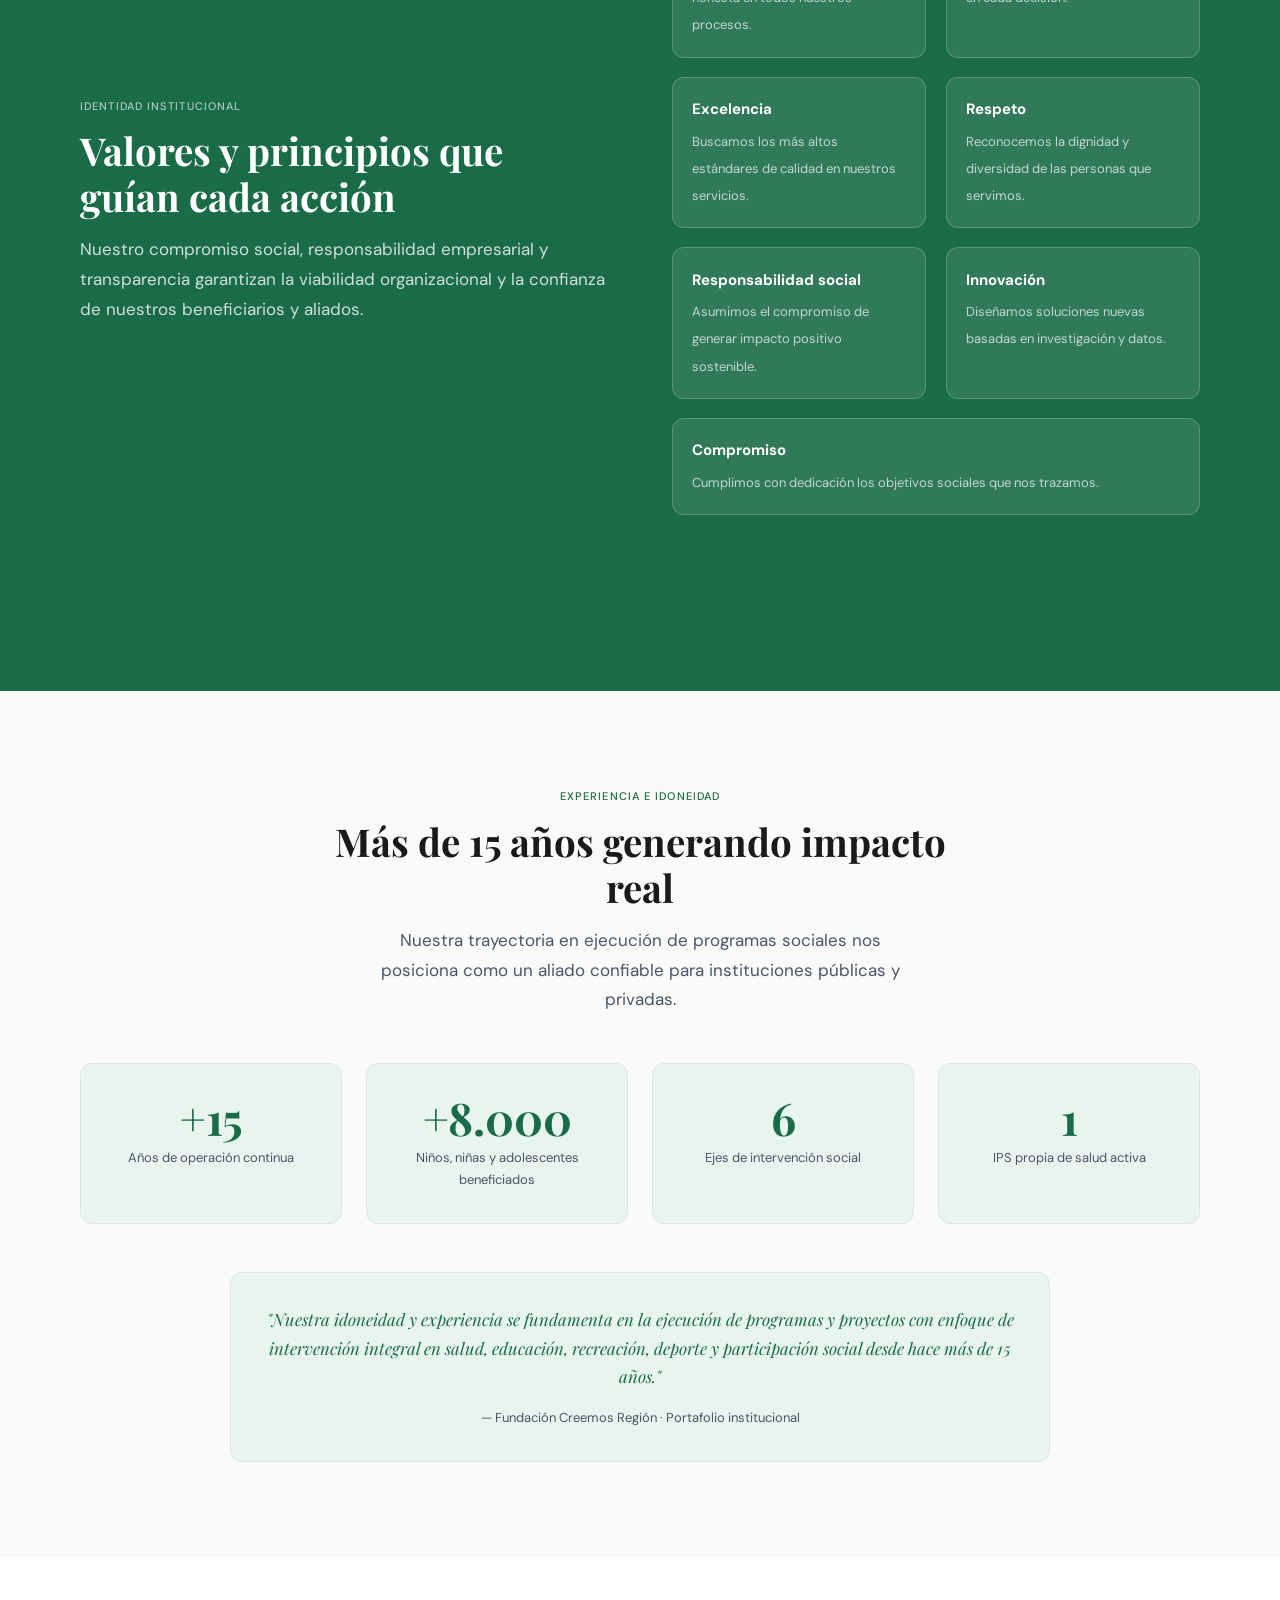
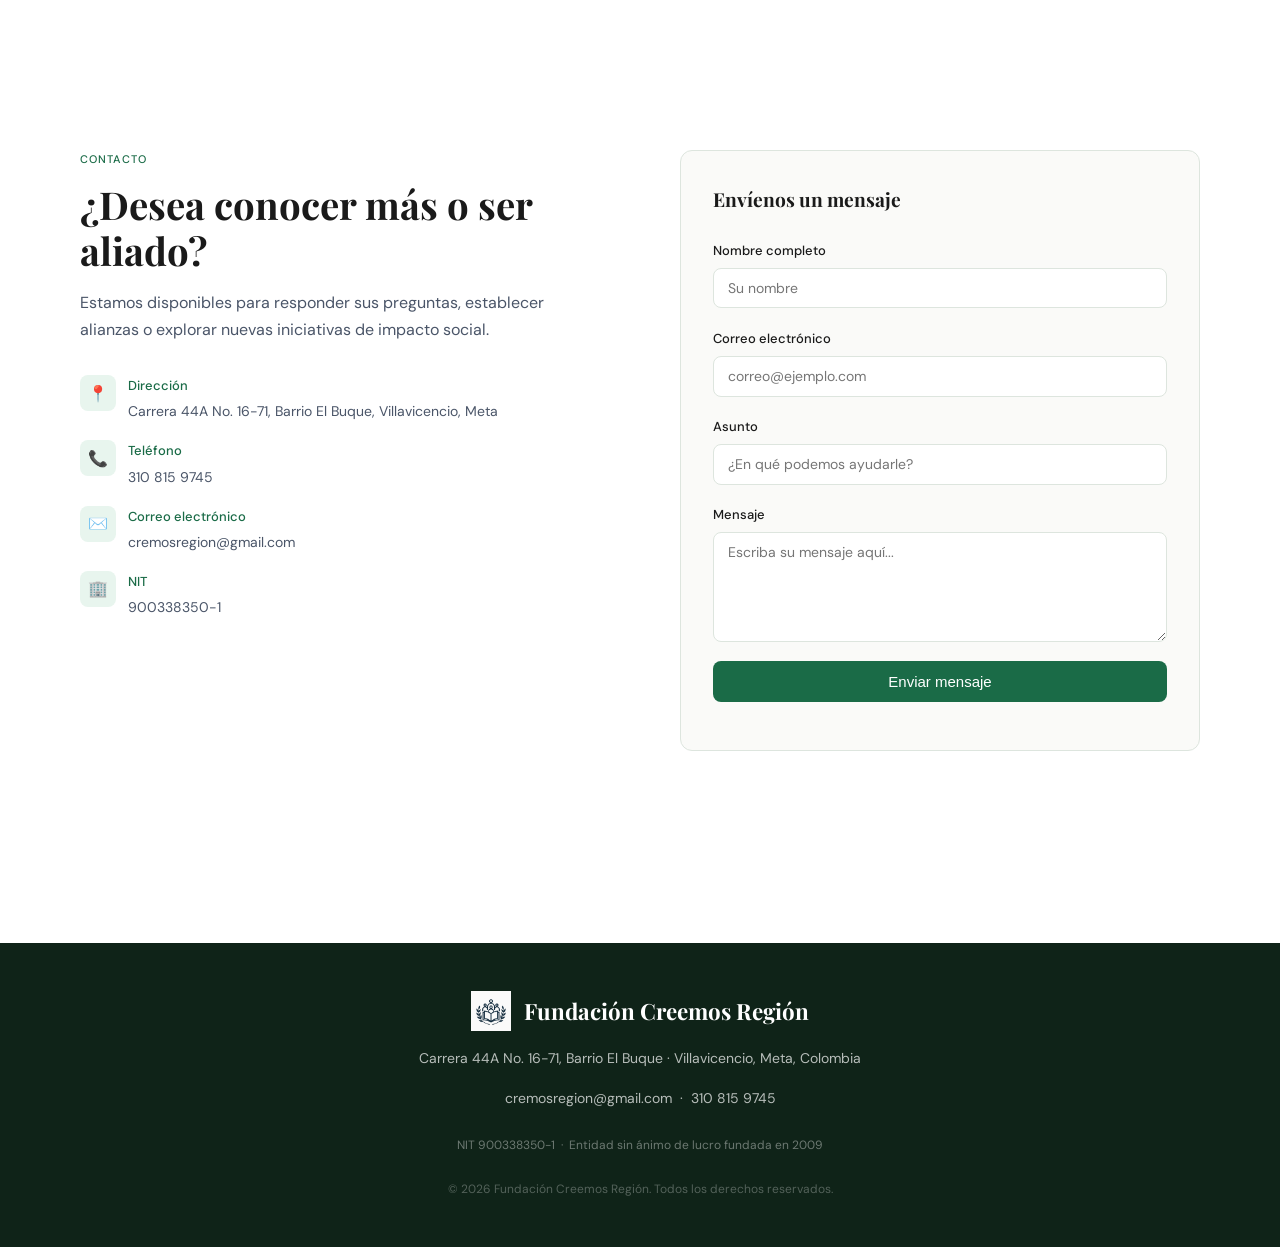
==== commit 2abe27d0: "General fixes" ====
--- a/index.html
+++ b/index.html
@@ -41,7 +41,7 @@
   <section id="inicio">
     <div class="hero">
       <div class="hero-content">
-        <div class="hero-badge">Desde 2019 · Villavicencio, Meta</div>
+        <div class="hero-badge">Desde 2009 · Villavicencio, Meta</div>
         <h1>Transformamos vidas a través del <em>desarrollo social integral</em></h1>
         <p class="hero-desc">
           Somos una organización privada sin ánimo de lucro comprometida con el mejoramiento de la calidad de vida de la
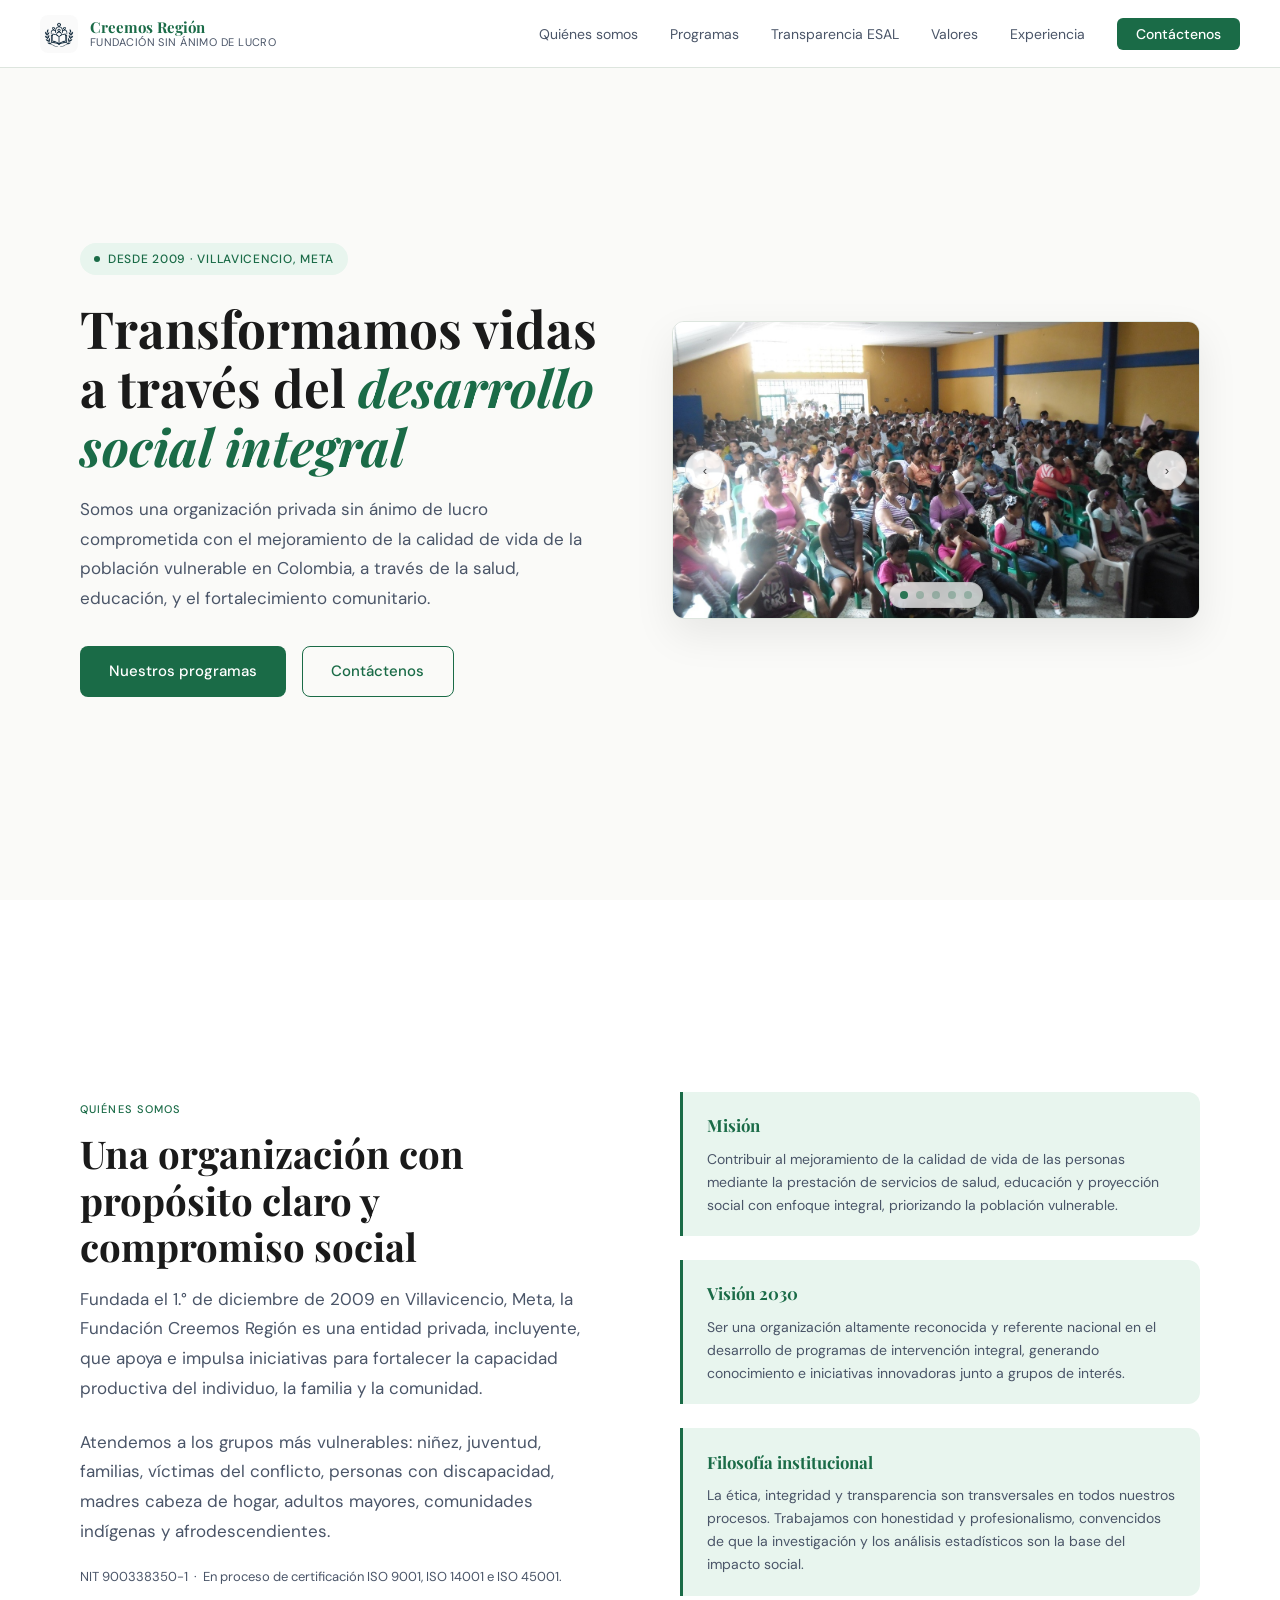
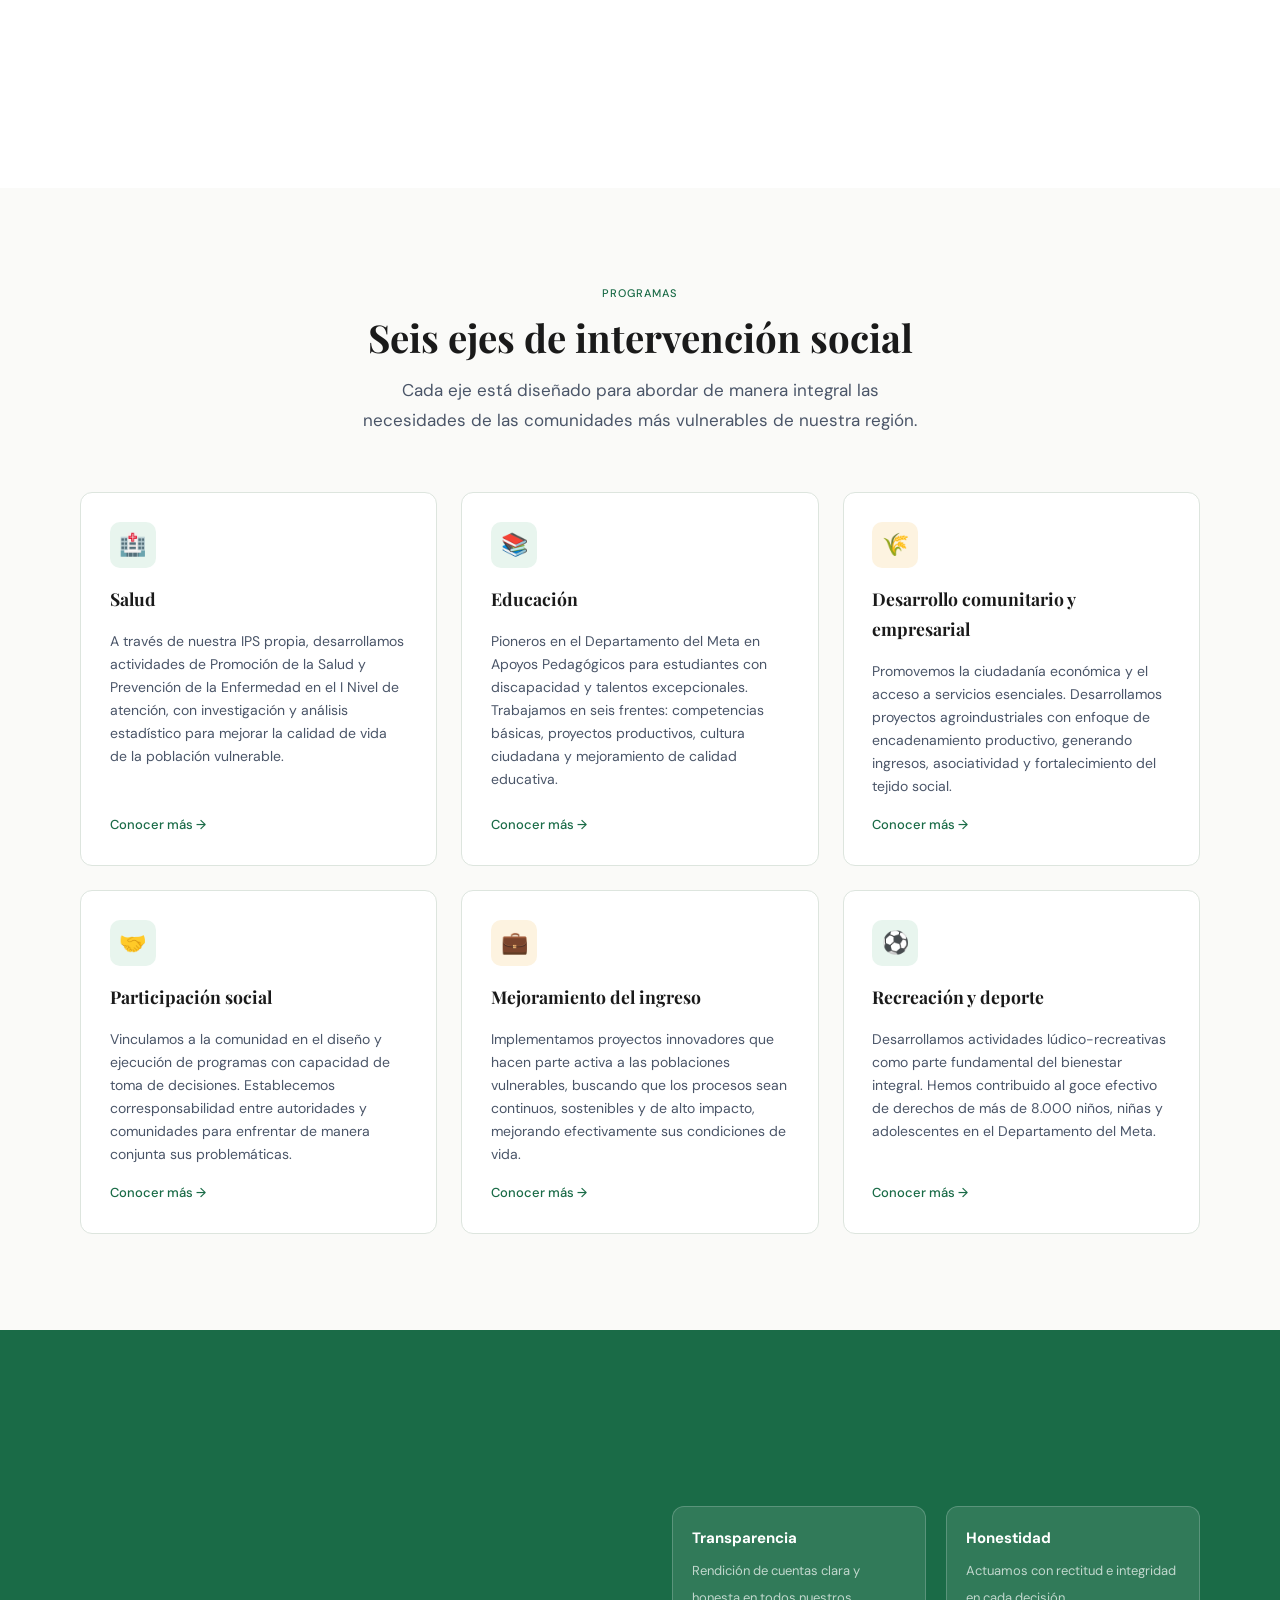
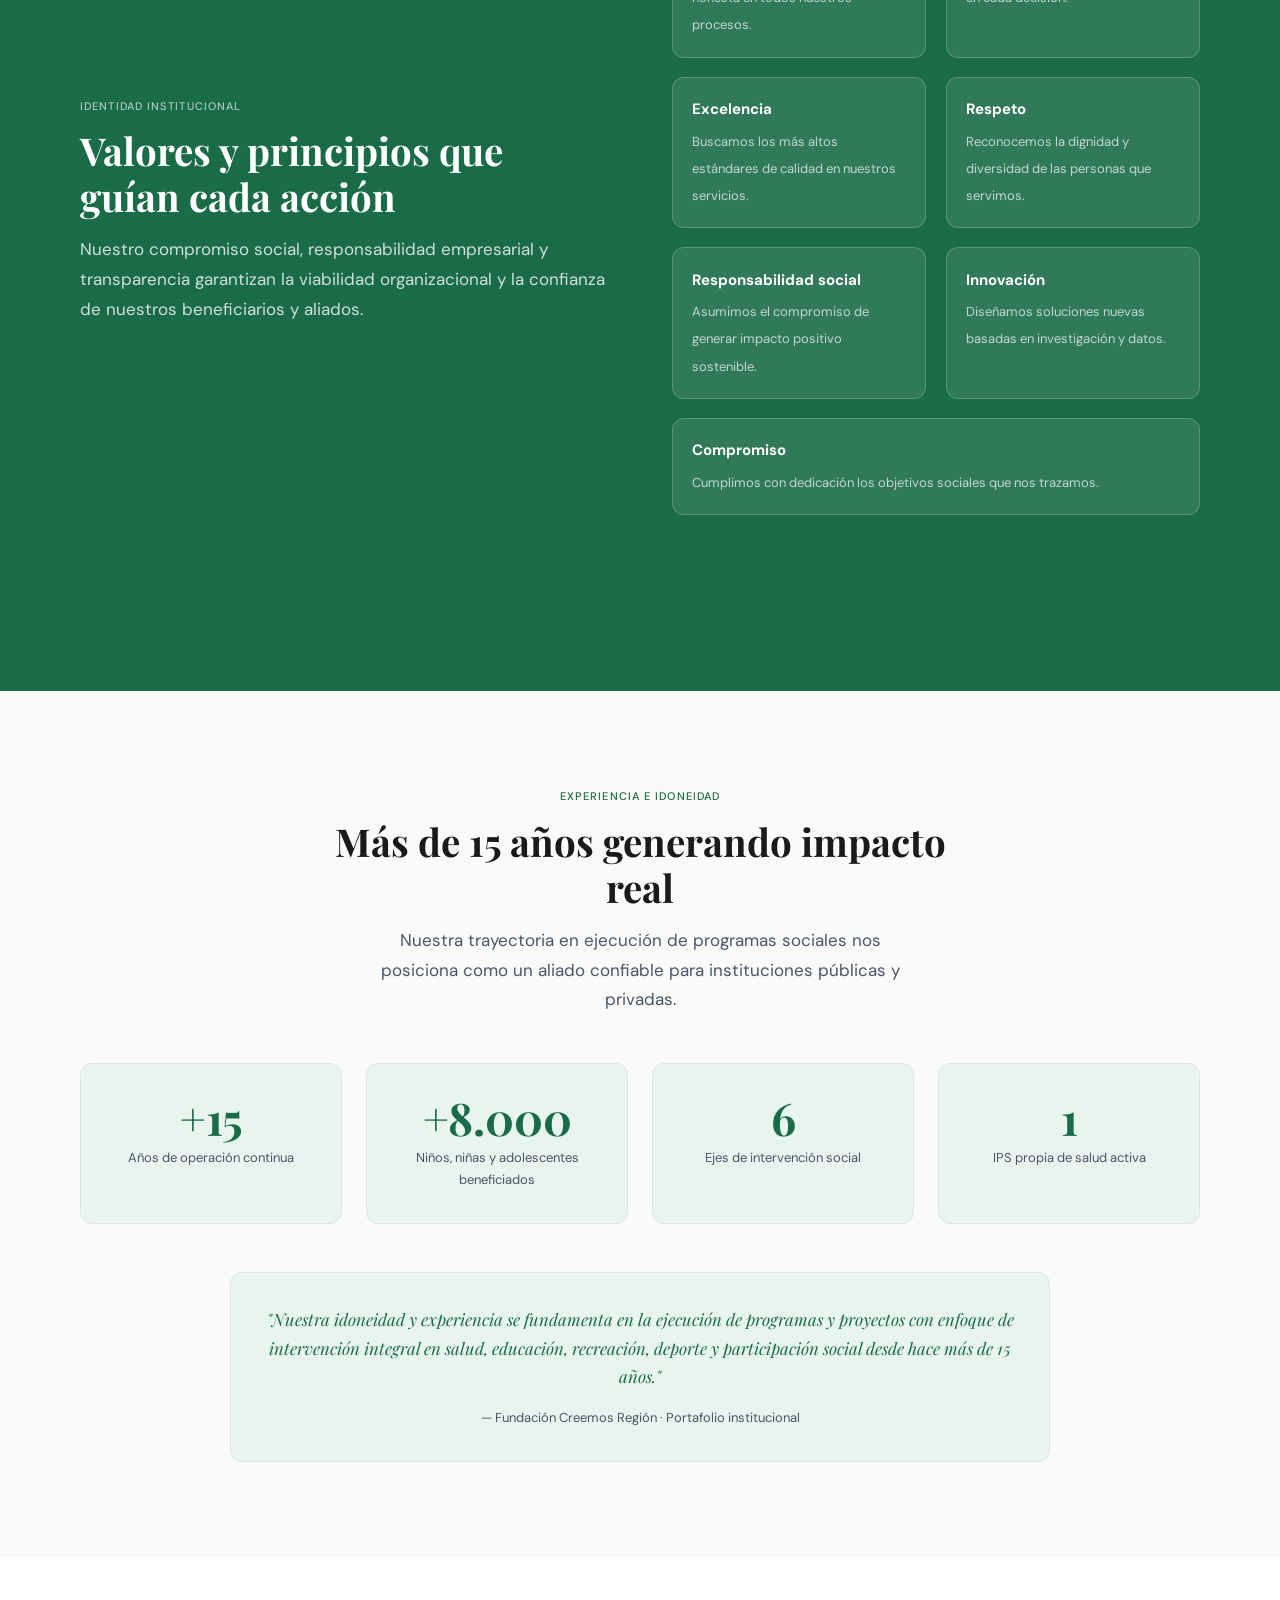
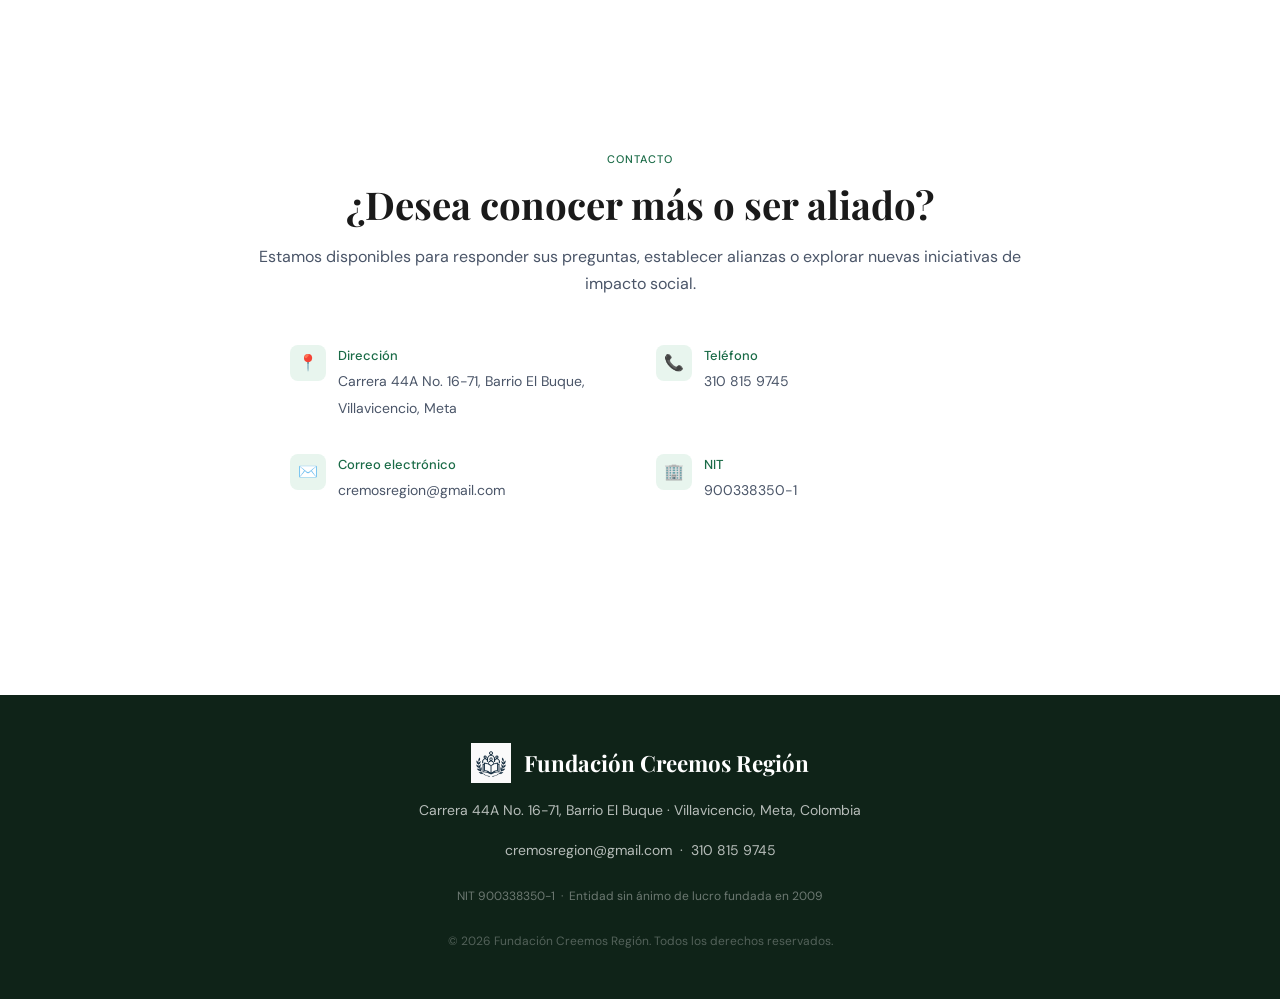
==== commit f1fb6633: "General fixes" ====
--- a/index.html
+++ b/index.html
@@ -286,87 +286,46 @@
   <!-- ═══════════════ CONTACTO ═══════════════ -->
   <div id="contacto" class="full-bg" style="background: var(--blanco);">
     <div style="padding: 6rem 2.5rem;">
-      <div
-        style="max-width:1200px; margin:0 auto; display:grid; grid-template-columns:1fr 1fr; gap:5rem; align-items:start;">
-
-        <div class="fade-in">
+      <div style="max-width:800px; margin:0 auto;">
+
+        <div class="fade-in" style="text-align: center; margin-bottom: 3rem;">
           <p class="section-tag">Contacto</p>
           <h2 class="section-title">¿Desea conocer más o ser aliado?</h2>
-          <p style="font-size: 16px; color: var(--texto-s); margin-bottom: 2rem; line-height: 1.7;">
+          <p style="font-size: 16px; color: var(--texto-s); margin-bottom: 0; line-height: 1.7;">
             Estamos disponibles para responder sus preguntas, establecer alianzas o explorar nuevas iniciativas de
             impacto social.
           </p>
-          <div class="contact-data">
-            <div class="contact-row">
-              <div class="contact-row-icon">📍</div>
-              <div class="contact-row-text">
-                <strong>Dirección</strong>
-                <span>Carrera 44A No. 16-71, Barrio El Buque, Villavicencio, Meta</span>
-              </div>
-            </div>
-            <div class="contact-row">
-              <div class="contact-row-icon">📞</div>
-              <div class="contact-row-text">
-                <strong>Teléfono</strong>
-                <span>310 815 9745</span>
-              </div>
-            </div>
-            <div class="contact-row">
-              <div class="contact-row-icon">✉️</div>
-              <div class="contact-row-text">
-                <strong>Correo electrónico</strong>
-                <span>cremosregion@gmail.com</span>
-              </div>
-            </div>
-            <div class="contact-row">
-              <div class="contact-row-icon">🏢</div>
-              <div class="contact-row-text">
-                <strong>NIT</strong>
-                <span>900338350-1</span>
-              </div>
-            </div>
-          </div>
-        </div>
-
-        <div class="contact-form fade-in">
-          <h3 style="font-family: var(--ff-display); font-size: 1.2rem; margin-bottom: 1.5rem; color: var(--texto);">
-            Envíenos un mensaje
-          </h3>
-
-          <form name="contacto" method="POST" data-netlify="true" netlify-honeypot="bot-field" id="form-contacto">
-
-            <input type="hidden" name="form-name" value="contacto">
-
-            <input type="hidden" name="bot-field">
-
-            <div class="form-group">
-              <label for="nombre">Nombre completo</label>
-              <input type="text" id="nombre" name="nombre" placeholder="Su nombre" required />
-            </div>
-
-            <div class="form-group">
-              <label for="email">Correo electrónico</label>
-              <input type="email" id="email" name="email" placeholder="correo@ejemplo.com" required />
-            </div>
-
-            <div class="form-group">
-              <label for="asunto">Asunto</label>
-              <input type="text" id="asunto" name="asunto" placeholder="¿En qué podemos ayudarle?" />
-            </div>
-
-            <div class="form-group">
-              <label for="mensaje">Mensaje</label>
-              <textarea id="mensaje" name="mensaje" placeholder="Escriba su mensaje aquí..." required></textarea>
-            </div>
-
-            <button class="btn btn-primary" style="width:100%; justify-content:center;" type="submit">
-              Enviar mensaje
-            </button>
-
-            <!-- Mensaje dinámico -->
-            <p id="form-status" style="margin-top:1rem; font-size:14px;"></p>
-
-          </form>
+        </div>
+
+        <div class="contact-data fade-in" style="display: grid; grid-template-columns: 1fr 1fr; gap: 2rem; max-width: 700px; margin: 0 auto;">
+          <div class="contact-row">
+            <div class="contact-row-icon">📍</div>
+            <div class="contact-row-text">
+              <strong>Dirección</strong>
+              <span>Carrera 44A No. 16-71, Barrio El Buque, Villavicencio, Meta</span>
+            </div>
+          </div>
+          <div class="contact-row">
+            <div class="contact-row-icon">📞</div>
+            <div class="contact-row-text">
+              <strong>Teléfono</strong>
+              <span>310 815 9745</span>
+            </div>
+          </div>
+          <div class="contact-row">
+            <div class="contact-row-icon">✉️</div>
+            <div class="contact-row-text">
+              <strong>Correo electrónico</strong>
+              <span>cremosregion@gmail.com</span>
+            </div>
+          </div>
+          <div class="contact-row">
+            <div class="contact-row-icon">🏢</div>
+            <div class="contact-row-text">
+              <strong>NIT</strong>
+              <span>900338350-1</span>
+            </div>
+          </div>
         </div>
 
       </div>
